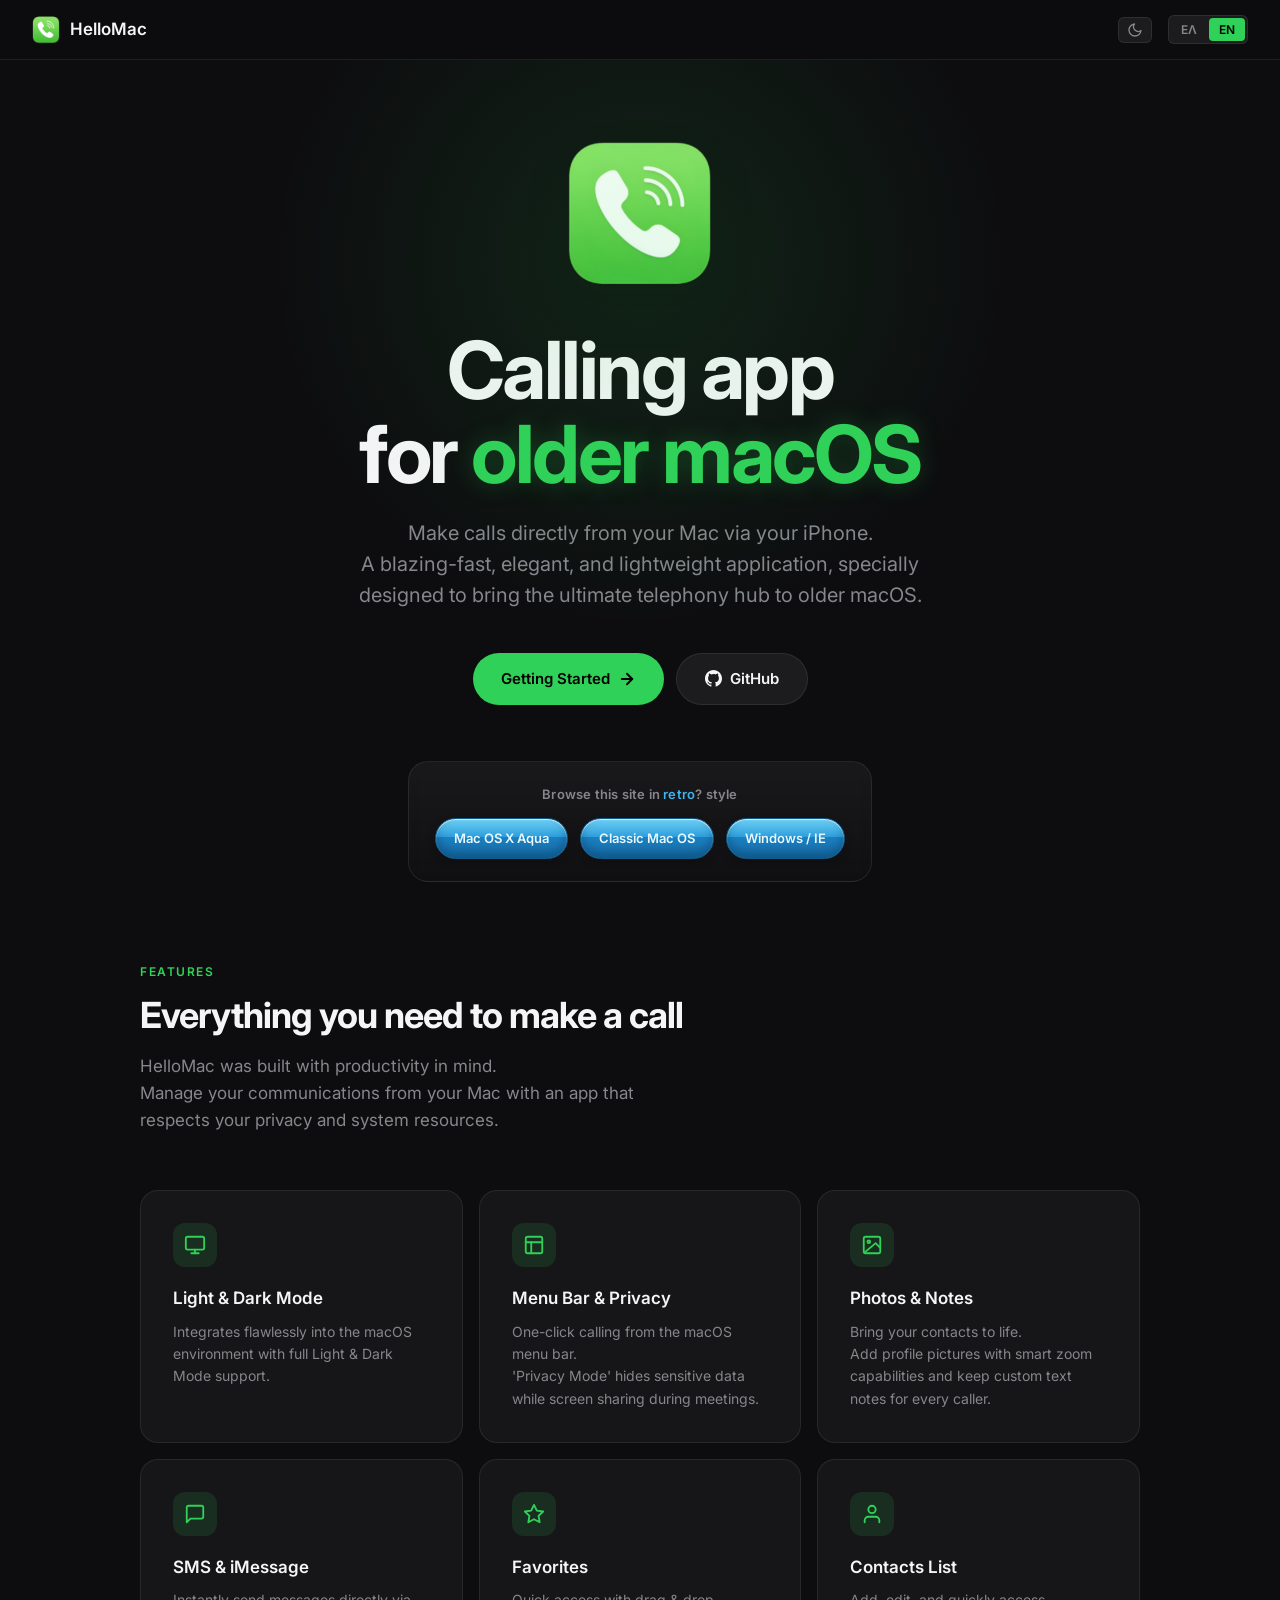
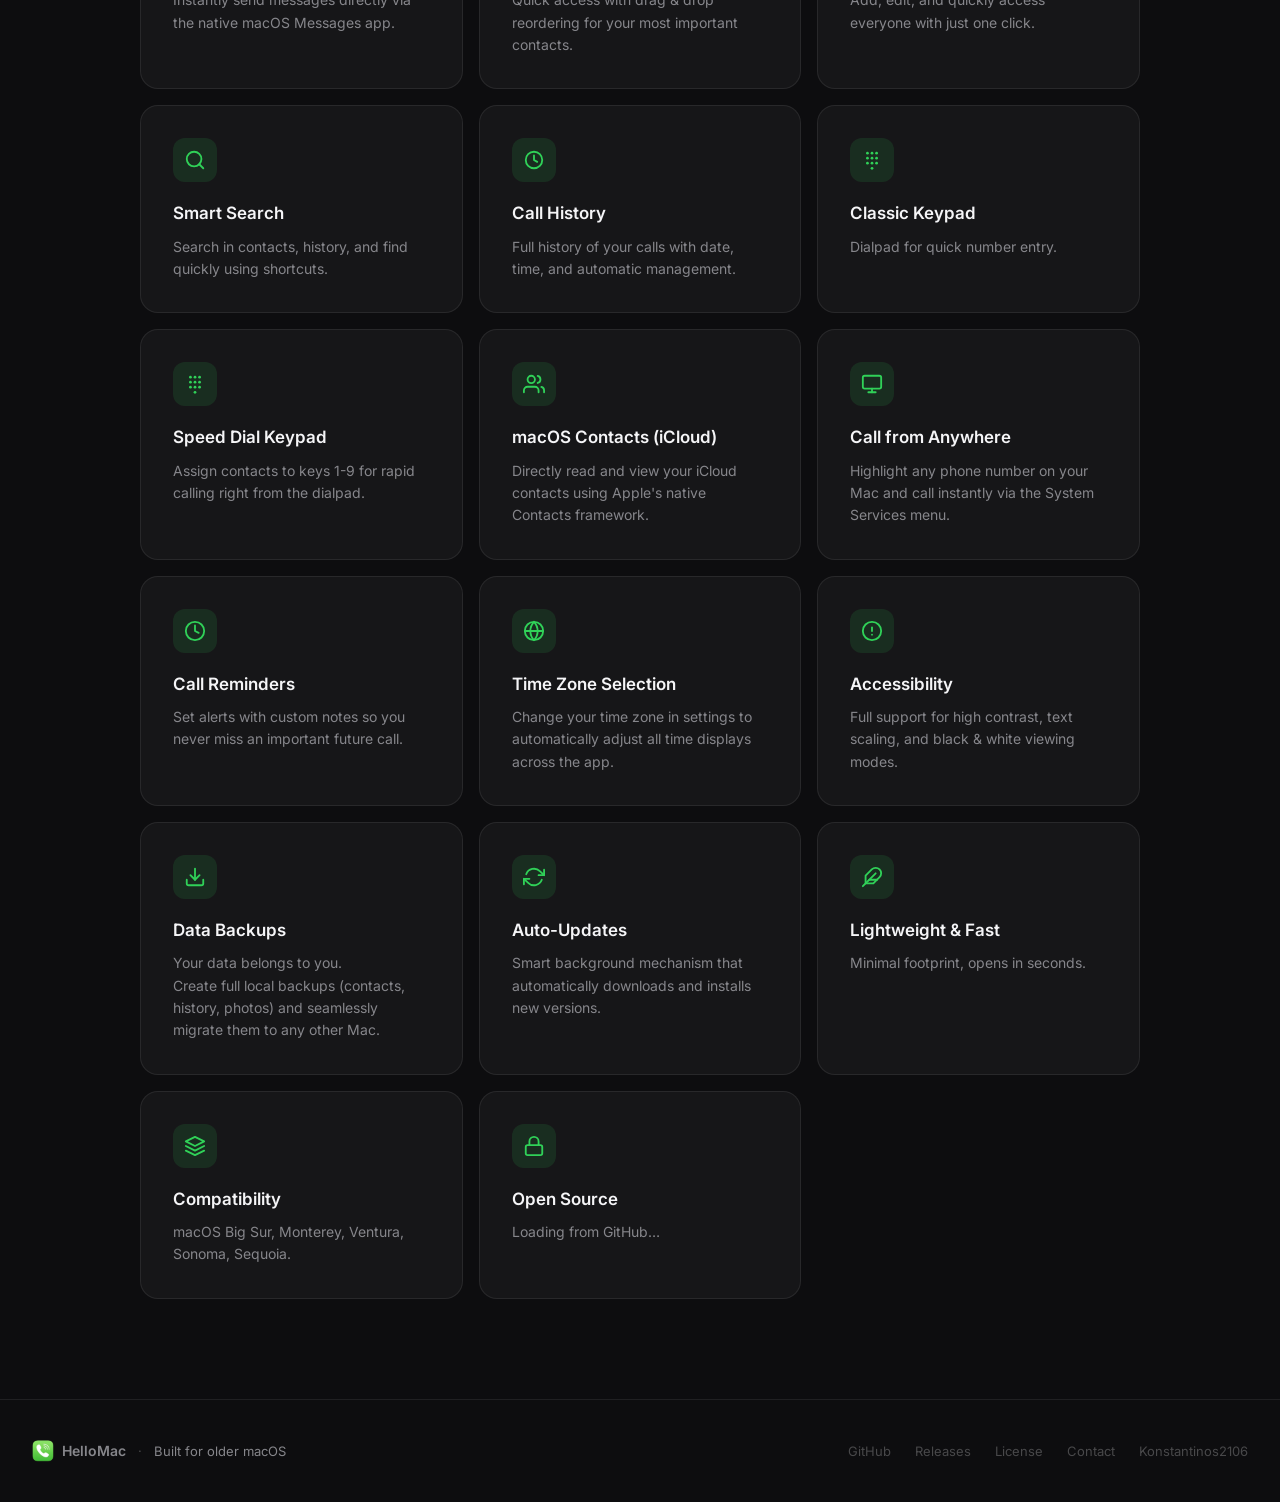
==== index.html @ 1c608552 "Web Page" ====
<!DOCTYPE html>
<html lang="en" data-theme="dark">
<head>
  <meta charset="UTF-8" />
  <meta name="viewport" content="width=device-width, initial-scale=1.0" />
  <title>HelloMac | Phone Calls Utility for older macOS</title>
  <meta name="google-site-verification" content="5xGVIA18-POsc-wx-dAljCETDs4Q5NiAKTrYUYJ91cw" />
  <meta name="description" id="meta-desc" content="HelloMac is a lightweight phone utility for legacy macOS (Big Sur, Monterey, Ventura). Make calls via iPhone Handoff seamlessly." />
  <link rel="icon" type="image/png" href="Icns_Photos/phone.png" sizes="48x48">
  <link rel="apple-touch-icon" href="Icns_Photos/phone.png">  
  <link rel="preconnect" href="https://fonts.googleapis.com">
  <link rel="preconnect" href="https://fonts.gstatic.com" crossorigin>
  <link href="https://fonts.googleapis.com/css2?family=Inter:wght@400;500;600;700&display=swap" rel="stylesheet">

  <style>
    /* VARIABLES (Dark/Light Mode) */
    :root[data-theme="dark"] {
      --bg:#0d0d0f; --surface:#161618; --surface2:#1c1c1e;
      --border:rgba(255,255,255,0.08); --green:#30d158;
      --green-dim:rgba(48,209,88,0.12); --text:#f5f5f7;
      --text-secondary:#86868b; --text-tertiary:#48484a;
      --radius:18px; --radius-sm:10px;
    }
    :root[data-theme="light"] {
      --bg:#ffffff; --surface:#f5f5f7; --surface2:#e5e5ea;
      --border:rgba(0,0,0,0.1); --green:#28cd41;
      --green-dim:rgba(40,205,65,0.15); --text:#1d1d1f;
      --text-secondary:#86868b; --text-tertiary:#86868b;
      --radius:18px; --radius-sm:10px;
    }

    *,*::before,*::after{box-sizing:border-box;margin:0;padding:0;}
    
    /* Καθολική κληρονομικότητα γραμματοσειράς για όλα τα κουμπιά */
    button, input, select, textarea { font-family: inherit; }
    
    html{scroll-behavior:smooth;}
    body{
      background:var(--bg); color:var(--text);
      /* Native for Mac first, then Inter for Windows */
      font-family:-apple-system,BlinkMacSystemFont,'SF Pro Display','Inter',sans-serif;
      font-size:16px; line-height:1.6; -webkit-font-smoothing:antialiased;
      transition: background-color 0.3s, color 0.3s;
      overflow-x: hidden;
    }

    /* LANG */
    span[data-lang],div[data-lang]{display:none;}
    body.lang-el [data-lang="el"],body.lang-en [data-lang="en"]{display:revert;}
    span[data-lang]{display:none;}
    body.lang-el span[data-lang="el"],body.lang-en span[data-lang="en"]{display:inline;}

    /* MOUSE GLOW */
    .mouse-glow {
      position: fixed;
      top: 0; left: 0;
      width: 500px; height: 500px;
      background: radial-gradient(circle, rgba(48,209,88,0.12) 0%, rgba(48,209,88,0) 60%);
      border-radius: 50%;
      pointer-events: none;
      transform: translate(-50%, -50%);
      z-index: 9999;
      opacity: 0;
      transition: opacity 0.5s;
    }

    /* NAV */
    nav{position:fixed;top:0;left:0;right:0;z-index:100;display:flex;align-items:center;padding:0 32px;height:60px;background:rgba(13,13,15,.85);backdrop-filter:blur(20px);border-bottom:1px solid var(--border);}
    :root[data-theme="light"] nav { background:rgba(255,255,255,.85); }
    
    .nav-logo{display:flex;align-items:center;gap:10px;font-size:17px;font-weight:600;text-decoration:none;color:var(--text); cursor:pointer;}
    .logo-icon{width:28px;height:28px;border-radius:7px;overflow:hidden;display:flex;align-items:center;justify-content:center;}
    .logo-icon img{width:100%;height:100%;object-fit:cover;}
    
    /* ΝΕΟ ΚΑΘΑΡΟ FALLBACK (Αντί για emoji) */
    .logo-icon-fallback{width:28px;height:28px;background:var(--green);border-radius:7px;display:flex;align-items:center;justify-content:center;color:#000;}
    .hero-big-logo .logo-icon-fallback { width: 150px; height: 150px; border-radius: 35px; box-shadow: 0 20px 40px rgba(0,0,0,0.15); }
    .hero-big-logo .logo-icon-fallback svg { width: 64px; height: 64px; }
    
    .nav-right-actions { margin-left:auto; display:flex; gap:16px; align-items:center; }
    
    .nav-stars{display:flex;align-items:center;gap:5px;background:var(--surface2);border:1px solid var(--border);border-radius:6px;padding:4px 10px;font-size:12px;color:var(--text-secondary);text-decoration:none;transition:border-color .2s;}
    .nav-stars:hover{border-color:rgba(128,128,128,.4);}

    /* TOGGLE BUTTONS IN NAV */
    .icon-btn { background:var(--surface2); border:1px solid var(--border); color:var(--text-secondary); border-radius:6px; padding:4px 8px; cursor:pointer; display:flex; align-items:center; transition:all .2s; }
    .icon-btn:hover { border-color:rgba(128,128,128,.4); color:var(--text); }
    
    #lang-switch{display:flex;gap:2px;background:var(--surface2);border:1px solid var(--border);border-radius:6px;padding:2px;}
    #lang-switch button{background:none;border:none;color:var(--text-secondary);font-size:12px;font-weight:600;padding:4px 10px;border-radius:4px;cursor:pointer;transition:all .2s;}
    #lang-switch button.active{background:var(--green);color:#000;}

    /* HERO */
    .hero{min-height:85vh;display:flex;flex-direction:column;align-items:center;justify-content:center;text-align:center;padding:120px 24px 80px;position:relative;overflow:hidden;}
    .hero::before{content:'';position:absolute;top:-200px;left:50%;transform:translateX(-50%);width:800px;height:800px;background:radial-gradient(circle,rgba(48,209,88,.12) 0%,transparent 65%);pointer-events:none;}
    
    /* BIG OCLP STYLE LOGO */
    .hero-big-logo { margin-bottom: 30px; display: flex; justify-content: center; }
    .hero-big-logo img { width: 150px; height: 150px; border-radius: 35px; object-fit: cover; box-shadow: 0 20px 40px rgba(0,0,0,0.15); transition: box-shadow 0.3s; }
    
    /* FIX FOR LIGHT MODE IMAGES */
    :root[data-theme="light"] .hero-big-logo img { border: 1px solid rgba(0,0,0,0.1); box-shadow: 0 15px 40px rgba(0,0,0,0.1); }
    :root[data-theme="light"] .banner-wrap { border: 1px solid rgba(0,0,0,0.1); box-shadow: 0 15px 40px rgba(0,0,0,0.1); }
    :root[data-theme="light"] .banner-wrap img { border: none; box-shadow: none; }

    .hero-eyebrow{display:inline-flex;align-items:center;gap:8px;background:var(--green-dim);border:1px solid rgba(48,209,88,.25);border-radius:100px;padding:6px 14px;font-size:13px;font-weight:500;color:var(--green);margin-bottom:28px;min-height:34px;}
    .hero h1{font-size:clamp(42px,8vw,80px);font-weight:700;letter-spacing:-2.5px;line-height:1.05;margin-bottom:22px;}
    .hero h1 .accent{color:var(--green); text-shadow: 0 0 25px rgba(48,209,88,0.25);}
    .hero-sub{font-size:clamp(16px,2.5vw,20px);color:var(--text-secondary);max-width:580px;margin:0 auto 42px;line-height:1.55;}
    body.lang-el .hero-sub { max-width: 690px; }
    .hero-actions{display:flex;gap:12px;flex-wrap:wrap;justify-content:center;}

    /* RETRO AQUA TEASER BOX */
    .retro-teaser{
      margin:56px auto 0; max-width:560px;
      background:linear-gradient(180deg, rgba(255,255,255,0.05) 0%, rgba(255,255,255,0.015) 100%);
      border:1px solid var(--border); border-radius:20px;
      padding:22px 26px; position:relative; overflow:hidden;
      backdrop-filter:blur(6px);
    }
    :root[data-theme="light"] .retro-teaser{
      background:linear-gradient(180deg, rgba(0,0,0,0.025) 0%, rgba(0,0,0,0.005) 100%);
    }
    .retro-teaser-head{display:flex;align-items:center;justify-content:center;gap:8px;margin-bottom:14px;}
    .retro-teaser-badge{
      width:20px;height:20px;border-radius:50%;flex-shrink:0;
      background:radial-gradient(circle at 32% 28%, #eafcff 0%, #7fd8f2 22%, #1f9fd6 55%, #0a6fa8 100%);
      box-shadow:inset 0 1px 2px rgba(255,255,255,.9), inset 0 -3px 5px rgba(0,60,100,.4), 0 1px 3px rgba(0,0,0,.25);
    }
    .retro-teaser-title{font-size:13px;font-weight:600;color:var(--text-secondary);letter-spacing:.2px;}
    .retro-teaser-title .accent-blue{color:#3ab6f0;}
    .retro-links{display:flex;gap:12px;flex-wrap:wrap;justify-content:center;}
    .retro-link{
      display:inline-flex;align-items:center;gap:7px;
      font-size:13px;font-weight:600;color:#e8f9ff;text-decoration:none;
      padding:9px 18px;border-radius:100px;white-space:nowrap;
      background:linear-gradient(180deg, #6fd0f5 0%, #2e9fdc 45%, #1c7fc0 46%, #1670ac 100%);
      border:1px solid #0f5c8c;
      box-shadow:inset 0 1px 1px rgba(255,255,255,.7), inset 0 -6px 10px rgba(0,40,70,.35), 0 3px 8px rgba(0,0,0,.18);
      transition:transform .15s ease, box-shadow .15s ease, filter .15s ease;
    }
    .retro-link:hover{ transform:translateY(-2px); filter:brightness(1.08); box-shadow:inset 0 1px 1px rgba(255,255,255,.8), inset 0 -6px 10px rgba(0,40,70,.35), 0 6px 14px rgba(0,0,0,.25); }
    .retro-link:active{ transform:translateY(0px); filter:brightness(.97); }
    .retro-link svg{width:14px;height:14px;flex-shrink:0;}
    @media(max-width:480px){ .retro-teaser{padding:18px 16px;} .retro-links{gap:8px;} .retro-link{padding:8px 14px;font-size:12.5px;} }

    .btn-primary{display:inline-flex;align-items:center;gap:8px;background:var(--green);color:#000;font-weight:600;font-size:15px;padding:13px 28px;border-radius:100px;text-decoration:none;transition:all .2s;cursor:pointer;border:none;}
    .btn-primary:hover{background:#34e05a;transform:translateY(-1px);box-shadow:0 8px 30px rgba(48,209,88,.3);}
    .btn-primary svg { width: 18px; height: 18px; }

    .btn-secondary{display:inline-flex;align-items:center;gap:8px;background:var(--surface2);color:var(--text);font-weight:600;font-size:15px;padding:13px 28px;border-radius:100px;text-decoration:none;border:1px solid var(--border);transition:all .2s;cursor:pointer;}
    .btn-secondary:hover{background:var(--surface);border-color:rgba(128,128,128,.4);}

    .spinner{width:14px;height:14px;border:2px solid var(--border);border-top-color:var(--green);border-radius:50%;animation:spin .8s linear infinite;display:inline-block;}
    @keyframes spin{to{transform:rotate(360deg);}}

    /* SECTIONS */
    section{padding:100px 24px;}
    .container{max-width:1000px;margin:0 auto;}
    .section-label{font-size:12px;font-weight:600;letter-spacing:1.5px;text-transform:uppercase;color:var(--green);margin-bottom:14px;}
    .section-title{font-size:clamp(28px,4vw,36px);font-weight:700;letter-spacing:-1px;line-height:1.15;margin-bottom:16px;}
    .section-sub{font-size:17px;color:var(--text-secondary);max-width:520px;line-height:1.6; margin-bottom: 30px;}

    /* FEATURES GRID */
    .features-grid{display:grid;grid-template-columns:repeat(auto-fit,minmax(280px,1fr));gap:16px;margin-top:56px;}
    .feature-card{background:var(--surface);border:1px solid var(--border);border-radius:var(--radius);padding:32px;transition:all 0.3s cubic-bezier(0.25, 0.8, 0.25, 1);}
    .feature-card:hover{border-color:rgba(48,209,88,.4);transform:translateY(-6px);box-shadow:0 12px 30px rgba(0,0,0,.2), 0 0 25px rgba(48,209,88,.08);}
    :root[data-theme="light"] .feature-card:hover { box-shadow:0 12px 30px rgba(0,0,0,.08), 0 0 25px rgba(48,209,88,.15); }
    .feature-icon{width:44px;height:44px;background:var(--green-dim);border-radius:12px;display:flex;align-items:center;justify-content:center;font-size:20px;margin-bottom:18px;transition: transform 0.3s ease;}
    .feature-card:hover .feature-icon{transform: scale(1.1);}
    .feature-card h3{font-size:17px;font-weight:600;margin-bottom:8px;}
    .feature-card p{font-size:14px;color:var(--text-secondary);line-height:1.6;}

    body.is-docs-view {
      height: 100vh;
      overflow: hidden; /* Prevent body from scrolling */
      display: flex;
      flex-direction: column;
    }
    body.is-docs-view nav {
      position: relative; /* Integrates into flex layout */
      flex-shrink: 0;
    }
    body.is-docs-view footer {
      flex-shrink: 0;
      position: relative;
      z-index: 10;
    }
    body.is-docs-view #page-docs {
      display: flex !important;
      flex: 1; /* Takes remaining height between nav and footer */
      min-height: 0; /* Needed for nested scrollbars in flexbox */
      padding-top: 0;
    }

    .docs-layout { display: none; }
    
    .docs-sidebar { 
      width: 280px; border-right: 1px solid var(--border); padding: 40px 24px; 
      overflow-y: auto; flex-shrink: 0; background: var(--bg);
    }
    
    .docs-sidebar-group { margin-bottom: 24px; }
    .docs-sidebar-group h4 { font-size: 14px; color: var(--text-tertiary); margin-bottom: 12px; font-weight: 700; text-transform: uppercase; letter-spacing: 0.5px; }
    .docs-sidebar-group ul { list-style: none; display: flex; flex-direction: column; gap: 4px; }
    .docs-sidebar-group a { 
      color: var(--text-secondary); text-decoration: none; font-size: 15px; font-weight: 500;
      display: block; padding: 8px 12px; border-radius: 8px; margin-left: -12px; transition: all 0.2s;
    }
    .docs-sidebar-group a:hover { background: var(--surface2); color: var(--text); }
    .docs-sidebar-group a.active { background: var(--green-dim); color: var(--green); font-weight: 600; }
    
    .docs-content { 
      flex: 1; 
      overflow-y: auto; 
      scroll-behavior: smooth;
    }
    .docs-content-inner {
      padding: 40px 60px; 
      max-width: 950px;
      margin: 0 auto; /* Centered content inside the scrollable pane */
    }
    .doc-section { display: none; animation: fadeIn 0.3s ease; }
    .doc-section.active { display: block; }
    
    @keyframes fadeIn { from { opacity: 0; transform: translateY(5px); } to { opacity: 1; transform: translateY(0); } }

    .banner-wrap{width:100%;max-width:900px;margin:30px 0;border-radius:var(--radius);overflow:hidden;border:1px solid var(--border);box-shadow:0 20px 50px rgba(0,0,0,.3);}
    .banner-wrap img{width:100%;display:block;object-fit:cover;}

    /* SCREENSHOTS GRID: 3 COLUMNS */
    .screenshots-grid{display:grid;grid-template-columns:repeat(3, 1fr);gap:20px;margin-top:40px;align-items:start;}
    .screenshot-card{border-radius:var(--radius);overflow:hidden;border:1px solid var(--border);background:var(--surface2);transition: transform 0.3s ease, box-shadow 0.3s ease;}
    .screenshot-card:hover{transform: translateY(-5px); box-shadow: 0 15px 35px rgba(0,0,0,0.25);}
    .screenshot-card img{width:100%;display:block;object-fit:cover;}
    .screenshot-card.span-2{grid-column:span 2;}

    .steps{margin-top:20px;display:flex;flex-direction:column;}
    .step{display:flex;gap:28px;align-items:flex-start;padding:32px 0;border-bottom:1px solid var(--border);}
    .step:last-child{border-bottom:none;}
    .step-num{flex-shrink:0;width:36px;height:36px;border-radius:50%;background:var(--green-dim);border:1px solid rgba(48,209,88,.3);color:var(--green);font-size:14px;font-weight:700;display:flex;align-items:center;justify-content:center;}
    .step-content h3{font-size:17px;font-weight:600;margin-bottom:6px;}
    .step-content p{font-size:14px;color:var(--text-secondary);line-height:1.65;}
    .step-content code{background:var(--surface2);border:1px solid var(--border);border-radius:5px;padding:1px 6px;font-family:'SF Mono',monospace;font-size:13px;color:var(--green);}
    .step-content a.step-link{color:var(--green); text-decoration:none; font-weight:500;}
    .step-content a.step-link:hover{text-decoration:underline;}

    .release-box{background:var(--surface);border:1px solid var(--border);border-radius:var(--radius);padding:28px 32px;margin-top:20px;display:none;}
    .release-box-header{display:flex;align-items:center;gap:12px;margin-bottom:16px;}
    .release-tag{background:var(--green-dim);border:1px solid rgba(48,209,88,.3);color:var(--green);font-size:12px;font-weight:700;padding:3px 10px;border-radius:100px;}
    .release-date{font-size:13px;color:var(--text-tertiary);}
    .release-body{font-size:14px;color:var(--text-secondary);line-height:1.7;white-space:normal;} 

    .notice{background:rgba(48,209,88,.07);border:1px solid rgba(48,209,88,.2);border-radius:var(--radius-sm);padding:18px 22px;font-size:14px;color:var(--text-secondary);margin-top:40px;line-height:1.65;}
    .notice strong{color:var(--text);}

    .download-card{max-width:100%;margin:40px 0 0;background:var(--surface);border:1px solid var(--border);border-radius:24px;padding:56px 48px;position:relative;overflow:hidden;}
    .download-card::before{content:'';position:absolute;inset:0;background:radial-gradient(circle at 50% 0%,rgba(48,209,88,.08) 0%,transparent 60%);pointer-events:none;}
    .download-card h2{font-size:28px;font-weight:700;letter-spacing:-.5px;margin-bottom:12px;}
    .download-card>p{color:var(--text-secondary);font-size:15px;margin-bottom:32px;}
    .req-list{margin-top:24px;display:flex;flex-direction:column;gap:6px;text-align:left;}
    .req-item{display:flex;align-items:center;gap:8px;font-size:13px;color:var(--text-secondary);}
    .req-item::before{content:'✓';color:var(--green);font-weight:700;}

    .scroll-top-btn {
      position: fixed; bottom: 30px; right: 30px; z-index: 9000; width: 46px; height: 46px;
      background: var(--green); color: black; border: none; border-radius: 50%;
      font-size: 20px; cursor: pointer; box-shadow: 0 4px 12px rgba(0,0,0,0.25); display: flex; align-items: center; justify-content: center;
      opacity: 0; visibility: hidden; transform: translateY(15px); transition: all 0.3s ease;
    }
    .scroll-top-btn.show { opacity: 1; visibility: visible; transform: translateY(0); }
    .scroll-top-btn:hover { background: #34e05a; transform: translateY(-3px); box-shadow: 0 6px 16px rgba(48,209,88,0.4); }
    
    .scroll-top-btn.above-footer { bottom: 120px; }

    @media(min-width: 769px) {
      body.is-docs-view .scroll-top-btn { bottom: 120px; }
    }

    footer{border-top:1px solid var(--border);padding:40px 32px;display:flex;align-items:center;justify-content:space-between;flex-wrap:wrap;gap:20px; background:var(--bg); position: relative; z-index: 10;}
    .footer-left{display:flex;align-items:center;gap:12px;font-size:13px;color:var(--text-secondary);}
    .footer-links{display:flex;gap:24px;flex-wrap:wrap;}
    .footer-links a{font-size:13px;color:var(--text-tertiary);text-decoration:none;transition:color .2s;}
    .footer-links a:hover{color:var(--text-secondary);}

    @media(max-width:768px){
      nav{padding:0 18px;}
      body.is-docs-view { display: block; overflow: auto; height: auto; }
      body.is-docs-view nav { position: fixed; }
      body.is-docs-view #page-docs { display: flex; flex-direction: column; margin-top: 60px; }
      .docs-sidebar { width: 100%; height: auto; border-right: none; border-bottom: 1px solid var(--border); padding: 20px; }
      .docs-content { overflow: visible; padding: 20px; }
      .docs-content-inner { padding: 0; }
      .screenshots-grid{grid-template-columns:1fr;} /* Στα κινητά γίνεται 1 στήλη */
      .screenshot-card{height:auto;}
      .screenshot-card img{height:auto;}
      footer{flex-direction:column;text-align:center;}
      .scroll-top-btn { display: none !important; }
    }
  </style>
</head>
<body class="lang-en">

<div class="mouse-glow" id="mouse-glow"></div>

<nav>
  <a class="nav-logo" onclick="showHome()">
    <div class="logo-icon" id="nav-logo-wrap">
      <div class="logo-icon-fallback">
        <svg xmlns="http://www.w3.org/2000/svg" width="16" height="16" viewBox="0 0 24 24" fill="none" stroke="currentColor" stroke-width="2" stroke-linecap="round" stroke-linejoin="round"><path d="M22 16.92v3a2 2 0 0 1-2.18 2 19.79 19.79 0 0 1-8.63-3.07 19.5 19.5 0 0 1-6-6 19.79 19.79 0 0 1-3.07-8.67A2 2 0 0 1 4.11 2h3a2 2 0 0 1 2 1.72 12.84 12.84 0 0 0 .7 2.81 2 2 0 0 1-.45 2.11L8.09 9.91a16 16 0 0 0 6 6l1.27-1.27a2 2 0 0 1 2.11-.45 12.84 12.84 0 0 0 2.81.7A2 2 0 0 1 22 16.92z"></path></svg>
      </div>
    </div>
    HelloMac
  </a>
  
  <div class="nav-right-actions">
    <button class="icon-btn" id="theme-toggle" title="Toggle Theme">
      <svg id="icon-sun" xmlns="http://www.w3.org/2000/svg" width="16" height="16" viewBox="0 0 24 24" fill="none" stroke="currentColor" stroke-width="2" stroke-linecap="round" stroke-linejoin="round" style="display:none;"><circle cx="12" cy="12" r="5"></circle><line x1="12" y1="1" x2="12" y2="3"></line><line x1="12" y1="21" x2="12" y2="23"></line><line x1="4.22" y1="4.22" x2="5.64" y2="5.64"></line><line x1="18.36" y1="18.36" x2="19.78" y2="19.78"></line><line x1="1" y1="12" x2="3" y2="12"></line><line x1="21" y1="12" x2="23" y2="12"></line><line x1="4.22" y1="19.78" x2="5.64" y2="18.36"></line><line x1="18.36" y1="5.64" x2="19.78" y2="4.22"></line></svg>
      <svg id="icon-moon" xmlns="http://www.w3.org/2000/svg" width="16" height="16" viewBox="0 0 24 24" fill="none" stroke="currentColor" stroke-width="2" stroke-linecap="round" stroke-linejoin="round"><path d="M21 12.79A9 9 0 1 1 11.21 3 7 7 0 0 0 21 12.79z"></path></svg>
    </button>
    
    <div id="lang-switch">
      <button class="active" onclick="setLang('el')">ΕΛ</button>
      <button onclick="setLang('en')">EN</button>
    </div>

    <a class="nav-stars" id="nav-downloads" href="https://github.com/Konstantinos2106/HelloMac/releases" target="_blank" style="display: none;">
      <svg xmlns="http://www.w3.org/2000/svg" width="12" height="12" viewBox="0 0 24 24" fill="none" stroke="currentColor" stroke-width="2" stroke-linecap="round" stroke-linejoin="round" style="margin-right:2px;">
        <path d="M21 15v4a2 2 0 0 1-2 2H5a2 2 0 0 1-2-2v-4"></path>
        <polyline points="7 10 12 15 17 10"></polyline>
        <line x1="12" y1="15" x2="12" y2="3"></line>
      </svg>
      <span id="downloads-count"></span>
    </a>
  </div>
</nav>

<div id="page-home" style="padding-top: 60px;">
  <section class="hero" style="padding-top: 80px;">
    <div class="hero-big-logo">
      <div id="main-logo-wrap">
        <div class="logo-icon-fallback">
          <svg xmlns="http://www.w3.org/2000/svg" viewBox="0 0 24 24" fill="none" stroke="currentColor" stroke-width="2" stroke-linecap="round" stroke-linejoin="round"><path d="M22 16.92v3a2 2 0 0 1-2.18 2 19.79 19.79 0 0 1-8.63-3.07 19.5 19.5 0 0 1-6-6 19.79 19.79 0 0 1-3.07-8.67A2 2 0 0 1 4.11 2h3a2 2 0 0 1 2 1.72 12.84 12.84 0 0 0 .7 2.81 2 2 0 0 1-.45 2.11L8.09 9.91a16 16 0 0 0 6 6l1.27-1.27a2 2 0 0 1 2.11-.45 12.84 12.84 0 0 0 2.81.7A2 2 0 0 1 22 16.92z"></path></svg>
        </div>
      </div>
    </div>

    <div class="hero-eyebrow" id="hero-badge" style="display: none;"><span class="spinner"></span></div>
    <h1>
      <span data-lang="el">Εφαρμογή κλήσεων<br>για <span class="accent">παλαιότερα macOS</span></span>
      <span data-lang="en">Calling app<br>for <span class="accent">older macOS</span></span>
    </h1>
    <p class="hero-sub" id="hero-desc">
      <span data-lang="el">Πραγματοποιήστε κλήσεις απευθείας από το Mac σας μέσω του iPhone.<br>Μια ταχύτατη, κομψή και ελαφριά εφαρμογή, ειδικά σχεδιασμένη για να προσφέρει το απόλυτο τηλεφωνικό κέντρο σε παλαιότερα macOS.</span>
      <span data-lang="en">Make calls directly from your Mac via your iPhone.<br>A blazing-fast, elegant, and lightweight application, specially designed to bring the ultimate telephony hub to older macOS.</span>
    </p>
    <div class="hero-actions">
      <button class="btn-primary" onclick="showDocs()">
        <span data-lang="el">Ξεκινήστε</span><span data-lang="en">Getting Started</span>
        <svg xmlns="http://www.w3.org/2000/svg" viewBox="0 0 24 24" fill="none" stroke="currentColor" stroke-width="2.5" stroke-linecap="round" stroke-linejoin="round"><line x1="5" y1="12" x2="19" y2="12"></line><polyline points="12 5 19 12 12 19"></polyline></svg>
      </button>
      <a class="btn-secondary" href="https://github.com/Konstantinos2106/HelloMac" target="_blank">
        <svg xmlns="http://www.w3.org/2000/svg" width="17" height="17" viewBox="0 0 24 24" fill="currentColor" style="flex-shrink:0;vertical-align:middle"><path d="M12 0C5.374 0 0 5.373 0 12c0 5.302 3.438 9.8 8.207 11.387.599.111.793-.261.793-.577v-2.234c-3.338.726-4.033-1.416-4.033-1.416-.546-1.387-1.333-1.756-1.333-1.756-1.089-.745.083-.729.083-.729 1.205.084 1.839 1.237 1.839 1.237 1.07 1.834 2.807 1.304 3.492.997.107-.775.418-1.305.762-1.604-2.665-.305-5.467-1.334-5.467-5.931 0-1.311.469-2.381 1.236-3.221-.124-.303-.535-1.524.117-3.176 0 0 1.008-.322 3.301 1.23A11.509 11.509 0 0 1 12 5.803c1.02.005 2.047.138 3.006.404 2.291-1.552 3.297-1.23 3.297-1.23.653 1.653.242 2.874.118 3.176.77.84 1.235 1.911 1.235 3.221 0 4.609-2.807 5.624-5.479 5.921.43.372.823 1.102.823 2.222v3.293c0 .319.192.694.801.576C20.566 21.797 24 17.3 24 12c0-6.627-5.373-12-12-12z"/></svg>
        <span data-lang="el">GitHub</span><span data-lang="en">GitHub</span>
      </a>
    </div>

    <div class="retro-teaser">
      <div class="retro-teaser-head">
        <span class="retro-teaser-title">
          <span data-lang="el">Δείτε τη σελίδα σε <span class="accent-blue">ρετρό</span>; στυλ</span>
          <span data-lang="en">Browse this site in <span class="accent-blue">retro</span>? style</span>
        </span>
      </div>
      <div class="retro-links">
        <a class="retro-link" href="RetroPages/retro_Aqua.html">
          Mac OS X Aqua
        </a>
        <a class="retro-link" href="RetroPages/retro_ClassicMac.html">
          Classic Mac OS
        </a>
        <a class="retro-link" href="RetroPages/retro_IE.html">
          Windows / IE
        </a>
      </div>
    </div>
  </section>

  <section id="features" style="padding-top: 0;">
    <div class="container">
      <div class="section-label"><span data-lang="el">Χαρακτηριστικά</span><span data-lang="en">Features</span></div>
      <h2 class="section-title">
        <span data-lang="el">Όλα όσα χρειάζεσαι για μια κλήση</span>
        <span data-lang="en">Everything you need to make a call</span>
      </h2>
      <p class="section-sub">
        <span data-lang="el">Το HelloMac δημιουργήθηκε με γνώμονα την παραγωγικότητα.<br>Διαχειριστείτε από το Mac σας τις επικοινωνίες σας με μια εφαρμογή που σέβεται την ιδιωτικότητά σας και τους πόρους του συστήματός σας.</span>
        <span data-lang="en">HelloMac was built with productivity in mind.<br>Manage your communications from your Mac with an app that respects your privacy and system resources.</span>
      </p>
      
      <div class="features-grid">
        <div class="feature-card">
          <div class="feature-icon" style="font-size:0">
            <svg xmlns="http://www.w3.org/2000/svg" width="22" height="22" viewBox="0 0 24 24" fill="none" stroke="var(--green)" stroke-width="2" stroke-linecap="round" stroke-linejoin="round"><rect x="2" y="3" width="20" height="14" rx="2" ry="2"/><line x1="8" y1="21" x2="16" y2="21"/><line x1="12" y1="17" x2="12" y2="21"/></svg>
          </div>
          <h3><span data-lang="el">Ανοιχτόχρωμη & Σκουρόχρωμη Λειτουργία</span><span data-lang="en">Light & Dark Mode</span></h3>
            <p><span data-lang="el">Ενσωματώνεται άψογα στο περιβάλλον του macOS με πλήρη υποστήριξη ανοιχτόχρωμης & σκουρόχρωμης λειτουργίας.</span><span data-lang="en">Integrates flawlessly into the macOS environment with full Light & Dark Mode support.</span></p>
        </div>
        
        <div class="feature-card">
          <div class="feature-icon" style="font-size:0">
            <svg xmlns="http://www.w3.org/2000/svg" width="22" height="22" viewBox="0 0 24 24" fill="none" stroke="var(--green)" stroke-width="2" stroke-linecap="round" stroke-linejoin="round"><rect x="3" y="3" width="18" height="18" rx="2"/><path d="M3 9h18"/><path d="M9 21V9"/></svg>
          </div>
          <h3><span data-lang="el">Menu Bar & Απόρρητο</span><span data-lang="en">Menu Bar & Privacy</span></h3>
          <p><span data-lang="el"> Κλήσεις με ένα κλικ από την πάνω μπάρα εργασιών του macOS.<br>Η "Λειτουργία Απορρήτου" κρύβει ευαίσθητα δεδομένα κατά την κοινή χρήση οθόνης σε meetings. </span><span data-lang="en">One-click calling from the macOS menu bar.<br>'Privacy Mode' hides sensitive data while screen sharing during meetings.</span></p>
        </div>
        
        <div class="feature-card">
          <div class="feature-icon" style="font-size:0">
            <svg xmlns="http://www.w3.org/2000/svg" width="22" height="22" viewBox="0 0 24 24" fill="none" stroke="var(--green)" stroke-width="2" stroke-linecap="round" stroke-linejoin="round"><rect x="3" y="3" width="18" height="18" rx="2"/><circle cx="8.5" cy="8.5" r="1.5"/><path d="M20.4 14.5L16 10 4 20"/></svg>
          </div>
          <h3><span data-lang="el">Φωτογραφίες & Σημειώσεις</span><span data-lang="en">Photos & Notes</span></h3>
          <p><span data-lang="el">Δώστε ζωή στις επαφές σας.<br>Προσθέστε εικόνες με δυνατότητα έξυπνου ζουμ και κρατήστε προσωπικές σημειώσεις για την κάθε σας κλήση.</span><span data-lang="en">Bring your contacts to life.<br>Add profile pictures with smart zoom capabilities and keep custom text notes for every caller.</span></p>
        </div>

        <div class="feature-card">
          <div class="feature-icon" style="font-size:0">
            <svg xmlns="http://www.w3.org/2000/svg" width="22" height="22" viewBox="0 0 24 24" fill="none" stroke="var(--green)" stroke-width="2" stroke-linecap="round" stroke-linejoin="round"><path d="M21 15a2 2 0 0 1-2 2H7l-4 4V5a2 2 0 0 1 2-2h14a2 2 0 0 1 2 2z"/></svg>
          </div>
          <h3><span data-lang="el">SMS & iMessage</span><span data-lang="en">SMS & iMessage</span></h3>
          <p><span data-lang="el">Άμεση αποστολή μηνυμάτων μέσω της εγγενούς εφαρμογής του macOS.</span><span data-lang="en">Instantly send messages directly via the native macOS Messages app.</span></p>
        </div>

        <div class="feature-card">
          <div class="feature-icon" style="font-size:0">
            <svg xmlns="http://www.w3.org/2000/svg" width="22" height="22" viewBox="0 0 24 24" fill="none" stroke="var(--green)" stroke-width="2" stroke-linecap="round" stroke-linejoin="round"><polygon points="12 2 15.09 8.26 22 9.27 17 14.14 18.18 21.02 12 17.77 5.82 21.02 7 14.14 2 9.27 8.91 8.26 12 2"/></svg>
          </div>
          <h3><span data-lang="el">Αγαπημένα</span><span data-lang="en">Favorites</span></h3>
          <p><span data-lang="el">Άμεση πρόσβαση με drag & drop στις πιο σημαντικές επαφές σας.</span><span data-lang="en">Quick access with drag & drop reordering for your most important contacts.</span></p>
        </div>

        <div class="feature-card">
          <div class="feature-icon" style="font-size:0">
            <svg xmlns="http://www.w3.org/2000/svg" width="22" height="22" viewBox="0 0 24 24" fill="none" stroke="var(--green)" stroke-width="2" stroke-linecap="round" stroke-linejoin="round"><path d="M20 21v-2a4 4 0 0 0-4-4H8a4 4 0 0 0-4 4v2"/><circle cx="12" cy="7" r="4"/></svg>
          </div>
          <h3><span data-lang="el">Λίστα Επαφών</span><span data-lang="en">Contacts List</span></h3>
          <p><span data-lang="el">Προσθήκη, επεξεργασία και γρήγορη πρόσβαση με ένα κλικ.</span><span data-lang="en">Add, edit, and quickly access everyone with just one click.</span></p>
        </div>
        
        <div class="feature-card">
          <div class="feature-icon" style="font-size:0">
            <svg xmlns="http://www.w3.org/2000/svg" width="22" height="22" viewBox="0 0 24 24" fill="none" stroke="var(--green)" stroke-width="2" stroke-linecap="round" stroke-linejoin="round"><circle cx="11" cy="11" r="8"></circle><line x1="21" y1="21" x2="16.65" y2="16.65"></line></svg>
          </div>
          <h3><span data-lang="el">Έξυπνη Αναζήτηση</span><span data-lang="en">Smart Search</span></h3>
          <p><span data-lang="el">Αναζήτηση στις επαφές, στο ιστορικό και γρήγορη εύρεση με συντομεύσεις.</span><span data-lang="en">Search in contacts, history, and find quickly using shortcuts.</span></p>
        </div>

        <div class="feature-card">
          <div class="feature-icon" style="font-size:0">
            <svg xmlns="http://www.w3.org/2000/svg" width="22" height="22" viewBox="0 0 24 24" fill="none" stroke="var(--green)" stroke-width="2" stroke-linecap="round" stroke-linejoin="round"><circle cx="12" cy="12" r="9"/><polyline points="12 7 12 12 15.5 14"/></svg>
          </div>
          <h3><span data-lang="el">Ιστορικό Κλήσεων</span><span data-lang="en">Call History</span></h3>
          <p><span data-lang="el">Πλήρες ιστορικό των κλήσεών σας με ημερομηνία και αυτόματη διαχείριση.</span><span data-lang="en">Full history of your calls with date, time, and automatic management.</span></p>
        </div>

        <div class="feature-card">
          <div class="feature-icon" style="font-size:0">
            <svg xmlns="http://www.w3.org/2000/svg" width="22" height="22" viewBox="0 0 24 24"><circle cx="7" cy="4.5" r="1.5" fill="var(--green)"/><circle cx="12" cy="4.5" r="1.5" fill="var(--green)"/><circle cx="17" cy="4.5" r="1.5" fill="var(--green)"/><circle cx="7" cy="10" r="1.5" fill="var(--green)"/><circle cx="12" cy="10" r="1.5" fill="var(--green)"/><circle cx="17" cy="10" r="1.5" fill="var(--green)"/><circle cx="7" cy="15.5" r="1.5" fill="var(--green)"/><circle cx="12" cy="15.5" r="1.5" fill="var(--green)"/><circle cx="17" cy="15.5" r="1.5" fill="var(--green)"/><circle cx="12" cy="21" r="1.5" fill="var(--green)"/></svg>
          </div>
          <h3><span data-lang="el">Κλασικό Πληκτρολόγιο</span><span data-lang="en">Classic Keypad</span></h3>
          <p><span data-lang="el">Καντράν για γρήγορη πληκτρολόγηση αριθμών.</span><span data-lang="en">Dialpad for quick number entry.</span></p>
        </div>

        <div class="feature-card">
          <div class="feature-icon" style="font-size:0">
            <svg xmlns="http://www.w3.org/2000/svg" width="22" height="22" viewBox="0 0 24 24"><circle cx="7" cy="4.5" r="1.5" fill="var(--green)"/><circle cx="12" cy="4.5" r="1.5" fill="var(--green)"/><circle cx="17" cy="4.5" r="1.5" fill="var(--green)"/><circle cx="7" cy="10" r="1.5" fill="var(--green)"/><circle cx="12" cy="10" r="1.5" fill="var(--green)"/><circle cx="17" cy="10" r="1.5" fill="var(--green)"/><circle cx="7" cy="15.5" r="1.5" fill="var(--green)"/><circle cx="12" cy="15.5" r="1.5" fill="var(--green)"/><circle cx="17" cy="15.5" r="1.5" fill="var(--green)"/><circle cx="12" cy="21" r="1.5" fill="var(--green)"/></svg>
          </div>
          <h3><span data-lang="el">Ταχεία Κλήση</span><span data-lang="en">Speed Dial Keypad</span></h3>
          <p><span data-lang="el">Αναθέστε επαφές στα πλήκτρα 1-9 για γρήγορη κλήση κατευθείαν από το καντράν.</span><span data-lang="en">Assign contacts to keys 1-9 for rapid calling right from the dialpad.</span></p>
        </div>

        <div class="feature-card">
            <div class="feature-icon" style="font-size:0">
                <svg xmlns="http://www.w3.org/2000/svg" width="22" height="22" viewBox="0 0 24 24" fill="none" stroke="var(--green)" stroke-width="2" stroke-linecap="round" stroke-linejoin="round"><path d="M17 21v-2a4 4 0 0 0-4-4H5a4 4 0 0 0-4 4v2"></path><circle cx="9" cy="7" r="4"></circle><path d="M23 21v-2a4 4 0 0 0-3-3.87"></path><path d="M16 3.13a4 4 0 0 1 0 7.75"></path></svg>
            </div>
            <h3><span data-lang="el">Επαφές macOS (iCloud)</span><span data-lang="en">macOS Contacts (iCloud)</span></h3>
            <p><span data-lang="el">Άμεση ανάγνωση και προβολή των επαφών σας από το iCloud μέσω του native Contacts framework της Apple.</span><span data-lang="en">Directly read and view your iCloud contacts using Apple's native Contacts framework.</span></p>
        </div>

    <div class="feature-card">
        <div class="feature-icon" style="font-size:0">
            <svg xmlns="http://www.w3.org/2000/svg" width="22" height="22" viewBox="0 0 24 24" fill="none" stroke="var(--green)" stroke-width="2" stroke-linecap="round" stroke-linejoin="round"><rect x="2" y="3" width="20" height="14" rx="2" ry="2"></rect><line x1="8" y1="21" x2="16" y2="21"></line><line x1="12" y1="17" x2="12" y2="21"></line></svg>
        </div>
        <h3><span data-lang="el">Κλήση από Παντού</span><span data-lang="en">Call from Anywhere</span></h3>
        <p><span data-lang="el">Μαρκάρετε οποιονδήποτε αριθμό στο Mac και καλέστε τον άμεσα μέσω του μενού Υπηρεσιών (System Service).</span><span data-lang="en">Highlight any phone number on your Mac and call instantly via the System Services menu.</span></p>
    </div>

    <div class="feature-card">
        <div class="feature-icon" style="font-size:0">
            <svg xmlns="http://www.w3.org/2000/svg" width="22" height="22" viewBox="0 0 24 24" fill="none" stroke="var(--green)" stroke-width="2" stroke-linecap="round" stroke-linejoin="round"><circle cx="12" cy="12" r="10"></circle><polyline points="12 6 12 12 16 14"></polyline></svg>
        </div>
        <h3><span data-lang="el">Υπενθυμίσεις Κλήσεων</span><span data-lang="en">Call Reminders</span></h3>
        <p><span data-lang="el">Ορίστε ειδοποιήσεις με προσαρμοσμένα μηνύματα για να μην ξεχάσετε ποτέ μια σημαντική μελλοντική κλήση.</span><span data-lang="en">Set alerts with custom notes so you never miss an important future call.</span></p>
    </div>

    <div class="feature-card">
        <div class="feature-icon" style="font-size:0">
            <svg xmlns="http://www.w3.org/2000/svg" width="22" height="22" viewBox="0 0 24 24" fill="none" stroke="var(--green)" stroke-width="2" stroke-linecap="round" stroke-linejoin="round"><circle cx="12" cy="12" r="10"></circle><path d="M12 2a14.5 14.5 0 0 0 0 20 14.5 14.5 0 0 0 0-20"></path><path d="M2 12h20"></path></svg>
        </div>
        <h3><span data-lang="el">Επιλογή Ζώνης Ώρας</span><span data-lang="en">Time Zone Selection</span></h3>
        <p><span data-lang="el">Αλλάξτε τη ζώνη ώρας στις ρυθμίσεις για να προσαρμόζονται αυτόματα όλες οι ενδείξεις χρόνου στην εφαρμογή.</span><span data-lang="en">Change your time zone in settings to automatically adjust all time displays across the app.</span></p>
    </div>

    <div class="feature-card">
        <div class="feature-icon" style="font-size:0">
            <svg xmlns="http://www.w3.org/2000/svg" width="22" height="22" viewBox="0 0 24 24" fill="none" stroke="var(--green)" stroke-width="2" stroke-linecap="round" stroke-linejoin="round"><circle cx="12" cy="12" r="10"></circle><line x1="12" y1="8" x2="12" y2="12"></line><line x1="12" y1="16" x2="12.01" y2="16"></line></svg>
        </div>
        <h3><span data-lang="el">Προσβασιμότητα</span><span data-lang="en">Accessibility</span></h3>
        <p><span data-lang="el">Πλήρης υποστήριξη για υψηλή αντίθεση, μεγέθυνση κειμένου και ασπρόμαυρη προβολή.</span><span data-lang="en">Full support for high contrast, text scaling, and black & white viewing modes.</span></p>
    </div>
    
        <div class="feature-card">
          <div class="feature-icon" style="font-size:0">
            <svg xmlns="http://www.w3.org/2000/svg" width="22" height="22" viewBox="0 0 24 24" fill="none" stroke="var(--green)" stroke-width="2" stroke-linecap="round" stroke-linejoin="round"><path d="M21 15v4a2 2 0 0 1-2 2H5a2 2 0 0 1-2-2v-4"/><polyline points="7 10 12 15 17 10"/><line x1="12" y1="15" x2="12" y2="3"/></svg>
          </div>
          <h3><span data-lang="el">Αντίγραφα Ασφαλείας</span><span data-lang="en">Data Backups</span></h3>
          <p><span data-lang="el">Τα δεδομένα σας ανήκουν σε εσάς.<br>Δημιουργήστε πλήρη τοπικά αντίγραφα ασφαλείας (επαφές, ιστορικό, φωτογραφίες) και μεταφέρετέ τα εύκολα σε άλλο Mac.</span><span data-lang="en">Your data belongs to you.<br>Create full local backups (contacts, history, photos) and seamlessly migrate them to any other Mac.</span></p>
        </div>

        <div class="feature-card">
          <div class="feature-icon" style="font-size:0">
            <svg xmlns="http://www.w3.org/2000/svg" width="22" height="22" viewBox="0 0 24 24" fill="none" stroke="var(--green)" stroke-width="2" stroke-linecap="round" stroke-linejoin="round">
  <polyline points="23 4 23 10 17 10"></polyline>
  <polyline points="1 20 1 14 7 14"></polyline>
  <path d="M3.51 9a9 9 0 0 1 14.85-3.36L23 10M1 14l4.64 4.36A9 9 0 0 0 20.49 15"></path>
</svg>g>
          </div>
          <h3><span data-lang="el">Αυτόματες Ενημερώσεις</span><span data-lang="en">Auto-Updates</span></h3>
          <p><span data-lang="el">Έξυπνος μηχανισμός στο παρασκήνιο που εγκαθιστά τις νέες εκδόσεις.</span><span data-lang="en">Smart background mechanism that automatically downloads and installs new versions.</span></p>
        </div>

        <div class="feature-card">
          <div class="feature-icon" style="font-size:0">
            <svg xmlns="http://www.w3.org/2000/svg" width="22" height="22" viewBox="0 0 24 24" fill="none" stroke="var(--green)" stroke-width="2" stroke-linecap="round" stroke-linejoin="round"><path d="M20.24 12.24a6 6 0 0 0-8.49-8.49L5 10.5V19h8.5z"/><line x1="16" y1="8" x2="2" y2="22"/><line x1="17.5" y1="15" x2="9" y2="15"/></svg>
          </div>
          <h3><span data-lang="el">Ελαφρύ & Γρήγορο</span><span data-lang="en">Lightweight & Fast</span></h3>
          <p><span data-lang="el">Minimal αποτύπωμα, ανοίγει σε δευτερόλεπτα.</span><span data-lang="en">Minimal footprint, opens in seconds.</span></p>
        </div>
        
        <div class="feature-card">
          <div class="feature-icon" style="font-size:0">
            <svg xmlns="http://www.w3.org/2000/svg" width="22" height="22" viewBox="0 0 24 24" fill="none" stroke="var(--green)" stroke-width="2" stroke-linecap="round" stroke-linejoin="round"><polygon points="12 2 2 7 12 12 22 7 12 2"/><polyline points="2 17 12 22 22 17"/><polyline points="2 12 12 17 22 12"/></svg>
          </div>
          <h3><span data-lang="el">Συμβατότητα</span><span data-lang="en">Compatibility</span></h3>
          <p>macOS Big Sur, Monterey, Ventura, Sonoma, Sequoia.</p>
        </div>

        <div class="feature-card license-card">
          <div class="feature-icon" style="font-size:0">
            <svg xmlns="http://www.w3.org/2000/svg" width="22" height="22" viewBox="0 0 24 24" fill="none" stroke="var(--green)" stroke-width="2" stroke-linecap="round" stroke-linejoin="round"><rect x="3" y="11" width="18" height="11" rx="2" ry="2"/><path d="M7 11V7a5 5 0 0 1 10 0v4"/></svg>
          </div>
          <h3 class="license-card-title"><span class="spinner"></span></h3>
          <p class="license-card-body"><span data-lang="el">Φόρτωση από GitHub…</span><span data-lang="en">Loading from GitHub…</span></p>
        </div>
      </div>
    </div>
  </section>
</div>

<div id="page-docs" class="docs-layout">
  <aside class="docs-sidebar">
    <div class="docs-sidebar-group">
      <h4><span data-lang="el">Εξερεύνηση</span><span data-lang="en">Explore</span></h4>
      <ul>
        <li><a href="#" class="sidebar-link active" onclick="switchDoc('doc-intro', this, event)"><span data-lang="el">Εισαγωγή</span><span data-lang="en">Introduction</span></a></li>
        <li><a href="#" class="sidebar-link" onclick="switchDoc('doc-features', this, event)"><span data-lang="el">Χαρακτηριστικά</span><span data-lang="en">Features</span></a></li>
        <li id="sidebar-screenshots-item"><a href="#" class="sidebar-link" onclick="switchDoc('doc-screenshots', this, event)"><span data-lang="el">Στιγμιότυπα</span><span data-lang="en">Screenshots</span></a></li>
      </ul>
    </div>
    <div class="docs-sidebar-group">
      <h4><span data-lang="el">Οδηγίες</span><span data-lang="en">Guides</span></h4>
      <ul>
        <li><a href="#" class="sidebar-link" onclick="switchDoc('doc-install', this, event)"><span data-lang="el">Εγκατάσταση</span><span data-lang="en">Installation</span></a></li>
        <li id="sidebar-release-item"><a href="#" class="sidebar-link" onclick="switchDoc('doc-release', this, event)"><span data-lang="el">Σημειώσεις Έκδοσης</span><span data-lang="en">Release Notes</span></a></li>
      </ul>
    </div>
  </aside>

  <div class="docs-content" id="docsScrollArea">
    <div class="docs-content-inner">
      <div id="doc-intro" class="doc-section active">
        <div class="section-label"><span data-lang="el">Καλώς Ήρθατε</span><span data-lang="en">Welcome</span></div>
        <h2 class="section-title">
          <span data-lang="el">Τι είναι το HelloMac;</span>
          <span data-lang="en">What is HelloMac?</span>
        </h2>
        <p class="section-sub">
          <span data-lang="el">Το HelloMac είναι μια προηγμένη εφαρμογή τηλεφώνου για το Mac σας. Σχεδιάστηκε για να καλύψει την έλλειψη μιας αυτόνομης εφαρμογής κλήσεων στο macOS, προσφέροντας ένα καθαρό, αποκλειστικό περιβάλλον.<br><br>Χρησιμοποιώντας την τεχνολογία Handoff του iPhone σας, το HelloMac γεφυρώνει τη συσκευή σας με τον υπολογιστή, επιτρέποντάς σας να διαχειρίζεστε τις κλήσεις σας.</span>
          <span data-lang="en">HelloMac is an advanced phone app for your Mac. It was designed to fill the gap of a missing standalone calling app on macOS, offering a clean, dedicated environment<br><br>Leveraging your iPhone's Handoff technology, HelloMac bridges your device with your computer, allowing you to manage your calls.</span>
        </p>

        <div class="banner-wrap">
          <img id="docs-banner" src="" alt="HelloMac Banner" style="display:none" />
        </div>

        <div class="download-card">
          <h2><span data-lang="el">Ξεκινήστε να χρησιμοποιείτε το HelloMac σήμερα</span><span data-lang="en">Start using HelloMac today</span></h2>
          <p><span data-lang="el">Δωρεάν, ανοιχτού κώδικα, απόλυτα ασφαλές και φιλικό προς το σύστημά σας.</span><span data-lang="en">Free, open-source, completely secure, and system-friendly.</span></p>
          <a class="btn-primary" id="download-btn-main" href="https://github.com/Konstantinos2106/HelloMac/releases">
            <svg xmlns="http://www.w3.org/2000/svg" viewBox="0 0 24 24" fill="none" stroke="currentColor" stroke-width="2.5" stroke-linecap="round" stroke-linejoin="round"><line x1="12" y1="5" x2="12" y2="19"></line><polyline points="19 12 12 19 5 12"></polyline></svg>
            <span data-lang="el">Κατεβάστε το HelloMac</span><span data-lang="en">Download HelloMac</span>
          </a>
          <div class="req-list" style="margin-top: 32px; justify-content: center;">
            <div class="req-item"><span data-lang="el">iPhone και Mac στο ίδιο Apple ID</span><span data-lang="en">iPhone and Mac on the same Apple ID</span></div>
            <div class="req-item"><span data-lang="el">Ίδιο Wi-Fi δίκτυο</span><span data-lang="en">Same Wi-Fi network</span></div>
            <div class="req-item"><span data-lang="el">Συμβατό με macOS Big Sur, Monterey, Ventura, Sonoma, Sequoia</span><span data-lang="en">Compatible with macOS Big Sur, Monterey, Ventura, Sonoma, Sequoia</span></div>
            <div class="req-item"><span data-lang="el">Ενεργοποιημένο iPhone Handoff</span><span data-lang="en">iPhone Handoff Enabled</span></div>
          </div>
        </div>
      </div>

      <div id="doc-features" class="doc-section">
        <div class="section-label"><span data-lang="el">Λειτουργίες</span><span data-lang="en">Capabilities</span></div>
        <h2 class="section-title">
          <span data-lang="el">Χαρακτηριστικά της Εφαρμογής</span>
          <span data-lang="en">Application Features</span>
        </h2>
        <div class="features-grid">
         <div class="features-grid">
        <div class="feature-card">
          <div class="feature-icon" style="font-size:0">
            <svg xmlns="http://www.w3.org/2000/svg" width="22" height="22" viewBox="0 0 24 24" fill="none" stroke="var(--green)" stroke-width="2" stroke-linecap="round" stroke-linejoin="round"><rect x="2" y="3" width="20" height="14" rx="2" ry="2"/><line x1="8" y1="21" x2="16" y2="21"/><line x1="12" y1="17" x2="12" y2="21"/></svg>
          </div>
          <h3><span data-lang="el">Ανοιχτόχρωμη & Σκουρόχρωμη Λειτουργία</span><span data-lang="en">Light & Dark Mode</span></h3>
            <p><span data-lang="el">Ενσωματώνεται άψογα στο περιβάλλον του macOS με πλήρη υποστήριξη ανοιχτόχρωμης & σκουρόχρωμης λειτουργίας.</span><span data-lang="en">Integrates flawlessly into the macOS environment with full Light & Dark Mode support.</span></p>
        </div>
        
        <div class="feature-card">
          <div class="feature-icon" style="font-size:0">
            <svg xmlns="http://www.w3.org/2000/svg" width="22" height="22" viewBox="0 0 24 24" fill="none" stroke="var(--green)" stroke-width="2" stroke-linecap="round" stroke-linejoin="round"><rect x="3" y="3" width="18" height="18" rx="2"/><path d="M3 9h18"/><path d="M9 21V9"/></svg>
          </div>
          <h3><span data-lang="el">Menu Bar & Απόρρητο</span><span data-lang="en">Menu Bar & Privacy</span></h3>
          <p><span data-lang="el"> Κλήσεις με ένα κλικ από την πάνω μπάρα εργασιών του macOS.<br>Η "Λειτουργία Απορρήτου" κρύβει ευαίσθητα δεδομένα κατά την κοινή χρήση οθόνης σε meetings. </span><span data-lang="en">One-click calling from the macOS menu bar.<br>'Privacy Mode' hides sensitive data while screen sharing during meetings.</span></p>
        </div>
        
        <div class="feature-card">
          <div class="feature-icon" style="font-size:0">
            <svg xmlns="http://www.w3.org/2000/svg" width="22" height="22" viewBox="0 0 24 24" fill="none" stroke="var(--green)" stroke-width="2" stroke-linecap="round" stroke-linejoin="round"><rect x="3" y="3" width="18" height="18" rx="2"/><circle cx="8.5" cy="8.5" r="1.5"/><path d="M20.4 14.5L16 10 4 20"/></svg>
          </div>
          <h3><span data-lang="el">Φωτογραφίες & Σημειώσεις</span><span data-lang="en">Photos & Notes</span></h3>
          <p><span data-lang="el">Δώστε ζωή στις επαφές σας.<br>Προσθέστε εικόνες με δυνατότητα έξυπνου ζουμ και κρατήστε προσωπικές σημειώσεις για την κάθε σας κλήση.</span><span data-lang="en">Bring your contacts to life.<br>Add profile pictures with smart zoom capabilities and keep custom text notes for every caller.</span></p>
        </div>

        <div class="feature-card">
          <div class="feature-icon" style="font-size:0">
            <svg xmlns="http://www.w3.org/2000/svg" width="22" height="22" viewBox="0 0 24 24" fill="none" stroke="var(--green)" stroke-width="2" stroke-linecap="round" stroke-linejoin="round"><path d="M21 15a2 2 0 0 1-2 2H7l-4 4V5a2 2 0 0 1 2-2h14a2 2 0 0 1 2 2z"/></svg>
          </div>
          <h3><span data-lang="el">SMS & iMessage</span><span data-lang="en">SMS & iMessage</span></h3>
          <p><span data-lang="el">Άμεση αποστολή μηνυμάτων μέσω της εγγενούς εφαρμογής του macOS.</span><span data-lang="en">Instantly send messages directly via the native macOS Messages app.</span></p>
        </div>

        <div class="feature-card">
          <div class="feature-icon" style="font-size:0">
            <svg xmlns="http://www.w3.org/2000/svg" width="22" height="22" viewBox="0 0 24 24" fill="none" stroke="var(--green)" stroke-width="2" stroke-linecap="round" stroke-linejoin="round"><polygon points="12 2 15.09 8.26 22 9.27 17 14.14 18.18 21.02 12 17.77 5.82 21.02 7 14.14 2 9.27 8.91 8.26 12 2"/></svg>
          </div>
          <h3><span data-lang="el">Αγαπημένα</span><span data-lang="en">Favorites</span></h3>
          <p><span data-lang="el">Άμεση πρόσβαση με drag & drop στις πιο σημαντικές επαφές σας.</span><span data-lang="en">Quick access with drag & drop reordering for your most important contacts.</span></p>
        </div>

        <div class="feature-card">
          <div class="feature-icon" style="font-size:0">
            <svg xmlns="http://www.w3.org/2000/svg" width="22" height="22" viewBox="0 0 24 24" fill="none" stroke="var(--green)" stroke-width="2" stroke-linecap="round" stroke-linejoin="round"><path d="M20 21v-2a4 4 0 0 0-4-4H8a4 4 0 0 0-4 4v2"/><circle cx="12" cy="7" r="4"/></svg>
          </div>
          <h3><span data-lang="el">Λίστα Επαφών</span><span data-lang="en">Contacts List</span></h3>
          <p><span data-lang="el">Προσθήκη, επεξεργασία και γρήγορη πρόσβαση με ένα κλικ.</span><span data-lang="en">Add, edit, and quickly access everyone with just one click.</span></p>
        </div>
        
        <div class="feature-card">
          <div class="feature-icon" style="font-size:0">
            <svg xmlns="http://www.w3.org/2000/svg" width="22" height="22" viewBox="0 0 24 24" fill="none" stroke="var(--green)" stroke-width="2" stroke-linecap="round" stroke-linejoin="round"><circle cx="11" cy="11" r="8"></circle><line x1="21" y1="21" x2="16.65" y2="16.65"></line></svg>
          </div>
          <h3><span data-lang="el">Έξυπνη Αναζήτηση</span><span data-lang="en">Smart Search</span></h3>
          <p><span data-lang="el">Αναζήτηση στις επαφές, στο ιστορικό και γρήγορη εύρεση με συντομεύσεις.</span><span data-lang="en">Search in contacts, history, and find quickly using shortcuts.</span></p>
        </div>

        <div class="feature-card">
          <div class="feature-icon" style="font-size:0">
            <svg xmlns="http://www.w3.org/2000/svg" width="22" height="22" viewBox="0 0 24 24" fill="none" stroke="var(--green)" stroke-width="2" stroke-linecap="round" stroke-linejoin="round"><circle cx="12" cy="12" r="9"/><polyline points="12 7 12 12 15.5 14"/></svg>
          </div>
          <h3><span data-lang="el">Ιστορικό Κλήσεων</span><span data-lang="en">Call History</span></h3>
          <p><span data-lang="el">Πλήρες ιστορικό των κλήσεών σας με ημερομηνία και αυτόματη διαχείριση.</span><span data-lang="en">Full history of your calls with date, time, and automatic management.</span></p>
        </div>

        <div class="feature-card">
          <div class="feature-icon" style="font-size:0">
            <svg xmlns="http://www.w3.org/2000/svg" width="22" height="22" viewBox="0 0 24 24"><circle cx="7" cy="4.5" r="1.5" fill="var(--green)"/><circle cx="12" cy="4.5" r="1.5" fill="var(--green)"/><circle cx="17" cy="4.5" r="1.5" fill="var(--green)"/><circle cx="7" cy="10" r="1.5" fill="var(--green)"/><circle cx="12" cy="10" r="1.5" fill="var(--green)"/><circle cx="17" cy="10" r="1.5" fill="var(--green)"/><circle cx="7" cy="15.5" r="1.5" fill="var(--green)"/><circle cx="12" cy="15.5" r="1.5" fill="var(--green)"/><circle cx="17" cy="15.5" r="1.5" fill="var(--green)"/><circle cx="12" cy="21" r="1.5" fill="var(--green)"/></svg>
          </div>
          <h3><span data-lang="el">Κλασικό Πληκτρολόγιο</span><span data-lang="en">Classic Keypad</span></h3>
          <p><span data-lang="el">Καντράν για γρήγορη πληκτρολόγηση αριθμών.</span><span data-lang="en">Dialpad for quick number entry.</span></p>
        </div>

        <div class="feature-card">
          <div class="feature-icon" style="font-size:0">
            <svg xmlns="http://www.w3.org/2000/svg" width="22" height="22" viewBox="0 0 24 24"><circle cx="7" cy="4.5" r="1.5" fill="var(--green)"/><circle cx="12" cy="4.5" r="1.5" fill="var(--green)"/><circle cx="17" cy="4.5" r="1.5" fill="var(--green)"/><circle cx="7" cy="10" r="1.5" fill="var(--green)"/><circle cx="12" cy="10" r="1.5" fill="var(--green)"/><circle cx="17" cy="10" r="1.5" fill="var(--green)"/><circle cx="7" cy="15.5" r="1.5" fill="var(--green)"/><circle cx="12" cy="15.5" r="1.5" fill="var(--green)"/><circle cx="17" cy="15.5" r="1.5" fill="var(--green)"/><circle cx="12" cy="21" r="1.5" fill="var(--green)"/></svg>
          </div>
          <h3><span data-lang="el">Ταχεία Κλήση</span><span data-lang="en">Speed Dial Keypad</span></h3>
          <p><span data-lang="el">Αναθέστε επαφές στα πλήκτρα 1-9 για γρήγορη κλήση κατευθείαν από το καντράν.</span><span data-lang="en">Assign contacts to keys 1-9 for rapid calling right from the dialpad.</span></p>
        </div>

        <div class="feature-card">
            <div class="feature-icon" style="font-size:0">
                <svg xmlns="http://www.w3.org/2000/svg" width="22" height="22" viewBox="0 0 24 24" fill="none" stroke="var(--green)" stroke-width="2" stroke-linecap="round" stroke-linejoin="round"><path d="M17 21v-2a4 4 0 0 0-4-4H5a4 4 0 0 0-4 4v2"></path><circle cx="9" cy="7" r="4"></circle><path d="M23 21v-2a4 4 0 0 0-3-3.87"></path><path d="M16 3.13a4 4 0 0 1 0 7.75"></path></svg>
            </div>
            <h3><span data-lang="el">Επαφές macOS (iCloud)</span><span data-lang="en">macOS Contacts (iCloud)</span></h3>
            <p><span data-lang="el">Άμεση ανάγνωση και προβολή των επαφών σας από το iCloud μέσω του native Contacts framework της Apple.</span><span data-lang="en">Directly read and view your iCloud contacts using Apple's native Contacts framework.</span></p>
        </div>

    <div class="feature-card">
        <div class="feature-icon" style="font-size:0">
            <svg xmlns="http://www.w3.org/2000/svg" width="22" height="22" viewBox="0 0 24 24" fill="none" stroke="var(--green)" stroke-width="2" stroke-linecap="round" stroke-linejoin="round"><rect x="2" y="3" width="20" height="14" rx="2" ry="2"></rect><line x1="8" y1="21" x2="16" y2="21"></line><line x1="12" y1="17" x2="12" y2="21"></line></svg>
        </div>
        <h3><span data-lang="el">Κλήση από Παντού</span><span data-lang="en">Call from Anywhere</span></h3>
        <p><span data-lang="el">Μαρκάρετε οποιονδήποτε αριθμό στο Mac και καλέστε τον άμεσα μέσω του μενού Υπηρεσιών (System Service).</span><span data-lang="en">Highlight any phone number on your Mac and call instantly via the System Services menu.</span></p>
    </div>

    <div class="feature-card">
        <div class="feature-icon" style="font-size:0">
            <svg xmlns="http://www.w3.org/2000/svg" width="22" height="22" viewBox="0 0 24 24" fill="none" stroke="var(--green)" stroke-width="2" stroke-linecap="round" stroke-linejoin="round"><circle cx="12" cy="12" r="10"></circle><polyline points="12 6 12 12 16 14"></polyline></svg>
        </div>
        <h3><span data-lang="el">Υπενθυμίσεις Κλήσεων</span><span data-lang="en">Call Reminders</span></h3>
        <p><span data-lang="el">Ορίστε ειδοποιήσεις με προσαρμοσμένα μηνύματα για να μην ξεχάσετε ποτέ μια σημαντική μελλοντική κλήση.</span><span data-lang="en">Set alerts with custom notes so you never miss an important future call.</span></p>
    </div>

    <div class="feature-card">
        <div class="feature-icon" style="font-size:0">
            <svg xmlns="http://www.w3.org/2000/svg" width="22" height="22" viewBox="0 0 24 24" fill="none" stroke="var(--green)" stroke-width="2" stroke-linecap="round" stroke-linejoin="round"><circle cx="12" cy="12" r="10"></circle><path d="M12 2a14.5 14.5 0 0 0 0 20 14.5 14.5 0 0 0 0-20"></path><path d="M2 12h20"></path></svg>
        </div>
        <h3><span data-lang="el">Επιλογή Ζώνης Ώρας</span><span data-lang="en">Time Zone Selection</span></h3>
        <p><span data-lang="el">Αλλάξτε τη ζώνη ώρας στις ρυθμίσεις για να προσαρμόζονται αυτόματα όλες οι ενδείξεις χρόνου στην εφαρμογή.</span><span data-lang="en">Change your time zone in settings to automatically adjust all time displays across the app.</span></p>
    </div>

    <div class="feature-card">
        <div class="feature-icon" style="font-size:0">
            <svg xmlns="http://www.w3.org/2000/svg" width="22" height="22" viewBox="0 0 24 24" fill="none" stroke="var(--green)" stroke-width="2" stroke-linecap="round" stroke-linejoin="round"><circle cx="12" cy="12" r="10"></circle><line x1="12" y1="8" x2="12" y2="12"></line><line x1="12" y1="16" x2="12.01" y2="16"></line></svg>
        </div>
        <h3><span data-lang="el">Προσβασιμότητα</span><span data-lang="en">Accessibility</span></h3>
        <p><span data-lang="el">Πλήρης υποστήριξη για υψηλή αντίθεση, μεγέθυνση κειμένου και ασπρόμαυρη προβολή.</span><span data-lang="en">Full support for high contrast, text scaling, and black & white viewing modes.</span></p>
    </div>
    
        <div class="feature-card">
          <div class="feature-icon" style="font-size:0">
            <svg xmlns="http://www.w3.org/2000/svg" width="22" height="22" viewBox="0 0 24 24" fill="none" stroke="var(--green)" stroke-width="2" stroke-linecap="round" stroke-linejoin="round"><path d="M21 15v4a2 2 0 0 1-2 2H5a2 2 0 0 1-2-2v-4"/><polyline points="7 10 12 15 17 10"/><line x1="12" y1="15" x2="12" y2="3"/></svg>
          </div>
          <h3><span data-lang="el">Αντίγραφα Ασφαλείας</span><span data-lang="en">Data Backups</span></h3>
          <p><span data-lang="el">Τα δεδομένα σας ανήκουν σε εσάς.<br>Δημιουργήστε πλήρη τοπικά αντίγραφα ασφαλείας (επαφές, ιστορικό, φωτογραφίες) και μεταφέρετέ τα εύκολα σε άλλο Mac.</span><span data-lang="en">Your data belongs to you.<br>Create full local backups (contacts, history, photos) and seamlessly migrate them to any other Mac.</span></p>
        </div>

        <div class="feature-card">
          <div class="feature-icon" style="font-size:0">
            <svg xmlns="http://www.w3.org/2000/svg" width="22" height="22" viewBox="0 0 24 24" fill="none" stroke="var(--green)" stroke-width="2" stroke-linecap="round" stroke-linejoin="round">
  <polyline points="23 4 23 10 17 10"></polyline>
  <polyline points="1 20 1 14 7 14"></polyline>
  <path d="M3.51 9a9 9 0 0 1 14.85-3.36L23 10M1 14l4.64 4.36A9 9 0 0 0 20.49 15"></path>
</svg>g>
          </div>
          <h3><span data-lang="el">Αυτόματες Ενημερώσεις</span><span data-lang="en">Auto-Updates</span></h3>
          <p><span data-lang="el">Έξυπνος μηχανισμός στο παρασκήνιο που εγκαθιστά τις νέες εκδόσεις.</span><span data-lang="en">Smart background mechanism that automatically downloads and installs new versions.</span></p>
        </div>

        <div class="feature-card">
          <div class="feature-icon" style="font-size:0">
            <svg xmlns="http://www.w3.org/2000/svg" width="22" height="22" viewBox="0 0 24 24" fill="none" stroke="var(--green)" stroke-width="2" stroke-linecap="round" stroke-linejoin="round"><path d="M20.24 12.24a6 6 0 0 0-8.49-8.49L5 10.5V19h8.5z"/><line x1="16" y1="8" x2="2" y2="22"/><line x1="17.5" y1="15" x2="9" y2="15"/></svg>
          </div>
          <h3><span data-lang="el">Ελαφρύ & Γρήγορο</span><span data-lang="en">Lightweight & Fast</span></h3>
          <p><span data-lang="el">Minimal αποτύπωμα, ανοίγει σε δευτερόλεπτα.</span><span data-lang="en">Minimal footprint, opens in seconds.</span></p>
        </div>
        
        <div class="feature-card">
          <div class="feature-icon" style="font-size:0">
            <svg xmlns="http://www.w3.org/2000/svg" width="22" height="22" viewBox="0 0 24 24" fill="none" stroke="var(--green)" stroke-width="2" stroke-linecap="round" stroke-linejoin="round"><polygon points="12 2 2 7 12 12 22 7 12 2"/><polyline points="2 17 12 22 22 17"/><polyline points="2 12 12 17 22 12"/></svg>
          </div>
          <h3><span data-lang="el">Συμβατότητα</span><span data-lang="en">Compatibility</span></h3>
          <p>macOS Big Sur, Monterey, Ventura, Sonoma, Sequoia.</p>
        </div>

        <div class="feature-card license-card">
          <div class="feature-icon" style="font-size:0">
            <svg xmlns="http://www.w3.org/2000/svg" width="22" height="22" viewBox="0 0 24 24" fill="none" stroke="var(--green)" stroke-width="2" stroke-linecap="round" stroke-linejoin="round"><rect x="3" y="11" width="18" height="11" rx="2" ry="2"/><path d="M7 11V7a5 5 0 0 1 10 0v4"/></svg>
          </div>
          <h3 class="license-card-title"><span class="spinner"></span></h3>
          <p class="license-card-body"><span data-lang="el">Φόρτωση από GitHub…</span><span data-lang="en">Loading from GitHub…</span></p>
        </div>
      </div>
        </div>
      </div>
      
      <div id="doc-screenshots" class="doc-section">
        <div class="section-label"><span data-lang="el">Διεπαφή</span><span data-lang="en">Interface</span></div>
        <h2 class="section-title">
          <span data-lang="el">Στιγμιότυπα Εφαρμογής</span>
          <span data-lang="en">Application Screenshots</span>
        </h2>
        <!-- Το νέο πλέγμα 3 στηλών με τις σταθερές εικόνες -->
        <div class="screenshots-grid" id="screenshots-grid">
          <!-- 1: Αγαπημένα -->
          <div class="screenshot-card" data-lang="el"><img class="theme-shot" data-base="https://raw.githubusercontent.com/Konstantinos2106/HelloMac/main/Icns_Photos/HelloMac1el" alt="Αγαπημένα" loading="lazy"></div>
          <div class="screenshot-card" data-lang="en"><img class="theme-shot" data-base="https://raw.githubusercontent.com/Konstantinos2106/HelloMac/main/Icns_Photos/HelloMac1en" alt="Favorites" loading="lazy"></div>
          
          <!-- 2: Ιστορικό -->
          <div class="screenshot-card" data-lang="el"><img class="theme-shot" data-base="https://raw.githubusercontent.com/Konstantinos2106/HelloMac/main/Icns_Photos/HelloMac2el" alt="Ιστορικό" loading="lazy"></div>
          <div class="screenshot-card" data-lang="en"><img class="theme-shot" data-base="https://raw.githubusercontent.com/Konstantinos2106/HelloMac/main/Icns_Photos/HelloMac2en" alt="History" loading="lazy"></div>
          
          <!-- 3: Επαφές -->
          <div class="screenshot-card" data-lang="el"><img class="theme-shot" data-base="https://raw.githubusercontent.com/Konstantinos2106/HelloMac/main/Icns_Photos/HelloMac3el" alt="Επαφές" loading="lazy"></div>
          <div class="screenshot-card" data-lang="en"><img class="theme-shot" data-base="https://raw.githubusercontent.com/Konstantinos2106/HelloMac/main/Icns_Photos/HelloMac3en" alt="Contacts" loading="lazy"></div>
          
          <!-- 4: Πλήκτρα -->
          <div class="screenshot-card" data-lang="el"><img class="theme-shot" data-base="https://raw.githubusercontent.com/Konstantinos2106/HelloMac/main/Icns_Photos/HelloMac4el" alt="Πληκτρολόγιο" loading="lazy"></div>
          <div class="screenshot-card" data-lang="en"><img class="theme-shot" data-base="https://raw.githubusercontent.com/Konstantinos2106/HelloMac/main/Icns_Photos/HelloMac4en" alt="Keypad" loading="lazy"></div>
          
          <!-- 5: Λεπτομέρειες Επαφής -->
          <div class="screenshot-card span-2" data-lang="el"><img class="theme-shot" data-base="https://raw.githubusercontent.com/Konstantinos2106/HelloMac/main/Icns_Photos/HelloMac5el" alt="Λεπτομέρειες Επαφής" loading="lazy"></div>
          <div class="screenshot-card span-2" data-lang="en"><img class="theme-shot" data-base="https://raw.githubusercontent.com/Konstantinos2106/HelloMac/main/Icns_Photos/HelloMac5en" alt="Contact Details" loading="lazy"></div>
        </div>
      </div>

      <div id="doc-install" class="doc-section">
        <div class="section-label"><span data-lang="el">Οδηγός</span><span data-lang="en">Guide</span></div>
        <h2 class="section-title">
          <span data-lang="el">Πώς λειτουργεί & Εγκατάσταση</span>
          <span data-lang="en">How it works & Installation</span>
        </h2>
        <div class="steps">
          <div class="step">
            <div class="step-num">1</div>
            <div class="step-content">
              <h3><span data-lang="el">Κατεβάστε το HelloMac</span><span data-lang="en">Download HelloMac</span></h3>
              <p style="margin-bottom: 12px;">
                <span data-lang="el">Κατεβάστε την τελευταία έκδοση (.dmg):</span>
                <span data-lang="en">Download the latest version (.dmg):</span>
              </p>
              <a class="btn-primary" id="download-btn-step" href="https://github.com/Konstantinos2106/HelloMac/releases" style="padding: 10px 24px; font-size: 14px; margin-bottom: 12px; display: inline-flex;">
                <svg xmlns="http://www.w3.org/2000/svg" viewBox="0 0 24 24" fill="none" stroke="currentColor" stroke-width="2.5" stroke-linecap="round" stroke-linejoin="round"><line x1="12" y1="5" x2="12" y2="19"></line><polyline points="19 12 12 19 5 12"></polyline></svg>
                <span data-lang="el">Κατεβάστε το HelloMac</span><span data-lang="en">Download HelloMac</span>
              </a>
              <p>
                <span data-lang="el">ή από τα <a href="https://github.com/Konstantinos2106/HelloMac/releases" target="_blank" class="step-link">Releases</a>.</span>
                <span data-lang="en">or from <a href="https://github.com/Konstantinos2106/HelloMac/releases" target="_blank" class="step-link">Releases</a>.</span>
              </p>
            </div>
          </div>
          <div class="step">
            <div class="step-num">2</div>
            <div class="step-content">
              <h3><span data-lang="el">Σύρετε στις Εφαρμογές</span><span data-lang="en">Drag to Applications</span></h3>
              <p>
                <span data-lang="el">Ανοίξτε το <code>.dmg</code> και σύρετε το HelloMac στις <code>Εφαρμογές</code>.<br><br> Αν εμφανιστεί στην πρώτη εκκίνηση <code>"Μη Αναγνωρισμένος Δημιουργός"</code>, πηγαίνετε στο <code>Finder → Εφαρμογές </code> (⇧⌘A), κάντε δεξί κλικ στο HelloMac και επιλέξτε <code>Άνοιγμα</code> ή κρατήστε πατημένο το <code>Control</code> και κάντε κλικ στην εφαρμογή. Στο παράθυρο που θα εμφανιστεί, πατήστε ξανά <code>Άνοιγμα</code></span>
                <span data-lang="en">Open the <code>.dmg</code> and drag HelloMac to <code>Applications</code>.<br><br> If <code>"Unidentified Developer"</code> appears on first launch, go to <code>Finder → Applications</code> (⇧⌘A), right-click HelloMac and choose <code>Open</code>, or hold down <code>Control</code> and click the app. In the dialog that appears, click <code>Open</code> again</span>
              </p>
            </div>
          </div>
          <div class="step">
            <div class="step-num">3</div>
            <div class="step-content">
              <h3><span data-lang="el">Ενεργοποιήστε το iPhone Handoff</span><span data-lang="en">Enable iPhone Handoff</span></h3>
              <p><span data-lang="el">Στο iPhone: <code>Ρυθμίσεις → Τηλέφωνο → Κλήσεις σε άλλες συσκευές</code>.<br> Το Mac και το iPhone πρέπει να είναι στο ίδιο Wi-Fi και Apple ID.</span><span data-lang="en">On iPhone: <code>Settings → Phone → Calls on Other Devices</code>.<br> The Mac and iPhone must be on the same Wi-Fi and Apple ID.</span></p>
            </div>
          </div>
        </div>
        <div class="notice">
          <strong><span data-lang="el">Συμβατό με:</span><span data-lang="en">Compatible with:</span></strong><br>
          <span data-lang="el">macOS Big Sur, Monterey, Ventura, Sonoma, Sequoia</span>
          <span data-lang="en">macOS Big Sur, Monterey, Ventura, Sonoma, Sequoia</span>
        </div>
        <div class="notice">
          <strong><span data-lang="el">Πώς λειτουργεί το FaceTime workaround:</span><span data-lang="en">How the FaceTime workaround works:</span></strong><br>
          <span data-lang="el">Το HelloMac προωθεί την κλήση μέσω <code>tel://</code> χρησιμοποιώντας το FaceTime στο παρασκήνιο. Κρύβει αυτόματα το παράθυρο του FaceTime για καθαρή εμπειρία.</span>
          <span data-lang="en">HelloMac routes calls through <code>tel://</code> using FaceTime in the background. It automatically hides the FaceTime window for a clean experience.</span>
        </div>
      </div>

      <div id="doc-release" class="doc-section">
        <div class="section-label"><span data-lang="el">Ενημερώσεις</span><span data-lang="en">Updates</span></div>
        <h2 class="section-title">
          <span data-lang="el">Σημειώσεις Έκδοσης</span>
          <span data-lang="en">Release Notes</span>
        </h2>
        <div class="release-box" id="release-box" style="display: block;">
          <div class="release-box-header">
            <span class="release-tag" id="release-tag">vX.X.X</span>
            <span class="release-date" id="release-date">---</span>
          </div>
          <div class="release-body" id="release-body"><span class="spinner"></span> Φόρτωση...</div>
        </div>
      </div>
    </div>
  </div>
</div>

<button class="scroll-top-btn" id="scrollTopBtn" onclick="scrollToTop()" title="Go to top">
  <svg xmlns="http://www.w3.org/2000/svg" viewBox="0 0 24 24" fill="none" stroke="currentColor" stroke-width="2.5" stroke-linecap="round" stroke-linejoin="round" style="width:20px;height:20px;display:block;margin:auto;"><line x1="12" y1="19" x2="12" y2="5"></line><polyline points="5 12 12 5 19 12"></polyline></svg>
</button>

<footer>
  <div class="footer-left">
    <div style="display:flex;align-items:center;gap:8px;font-weight:600;font-size:14px;">
      <div id="footer-logo" class="logo-icon-fallback" style="width:22px;height:22px;font-size:12px;color:#fff;">
        <svg xmlns="http://www.w3.org/2000/svg" width="12" height="12" viewBox="0 0 24 24" fill="none" stroke="currentColor" stroke-width="2" stroke-linecap="round" stroke-linejoin="round"><path d="M22 16.92v3a2 2 0 0 1-2.18 2 19.79 19.79 0 0 1-8.63-3.07 19.5 19.5 0 0 1-6-6 19.79 19.79 0 0 1-3.07-8.67A2 2 0 0 1 4.11 2h3a2 2 0 0 1 2 1.72 12.84 12.84 0 0 0 .7 2.81 2 2 0 0 1-.45 2.11L8.09 9.91a16 16 0 0 0 6 6l1.27-1.27a2 2 0 0 1 2.11-.45 12.84 12.84 0 0 0 2.81.7A2 2 0 0 1 22 16.92z"></path></svg>
      </div>
      HelloMac
    </div>
    <span style="color:var(--text-tertiary)">·</span>
    <span><span data-lang="el">Σχεδιασμένο για παλαιότερα macOS</span><span data-lang="en">Built for older macOS</span></span>
  </div>
  <div class="footer-links">
    <a href="https://github.com/Konstantinos2106/HelloMac" target="_blank">GitHub</a>
    <a href="https://github.com/Konstantinos2106/HelloMac/releases" target="_blank">Releases</a>
    <a id="footer-license-link" href="https://github.com/Konstantinos2106/HelloMac/blob/main/LICENSE" target="_blank">
      <span id="footer-license-name">License</span>
    </a>
    <a href="mailto:hellomac.support@gmail.com"><span data-lang="el">Επικοινωνία</span><span data-lang="en">Contact</span></a>
    <a href="https://github.com/Konstantinos2106" target="_blank">Konstantinos2106</a>
  </div>
</footer>

<script>
const REPO = 'Konstantinos2106/HelloMac';
const RAW  = `https://raw.githubusercontent.com/${REPO}/main`;
const API  = `https://api.github.com/repos/${REPO}`;

// ── ΜΗΧΑΝΙΣΜΟΣ ANTI-RATE LIMIT (LOCALSTORAGE CACHE) ──
async function fetchWithCache(url, cacheTimeMins = 15) {
  const cachedData = localStorage.getItem(url);
  const cachedTime = localStorage.getItem(url + '_time');
  
  if (cachedData && cachedTime && (Date.now() - cachedTime < cacheTimeMins * 60 * 1000)) {
    return JSON.parse(cachedData);
  }
  
  const response = await fetch(url);
  if (!response.ok) throw new Error("GitHub API Error: " + response.status);
  const data = await response.json();
  
  localStorage.setItem(url, JSON.stringify(data));
  localStorage.setItem(url + '_time', Date.now().toString());
  return data;
}

// ── Πράσινη Λάμψη Ποντικιού ──
const glow = document.getElementById('mouse-glow');
window.addEventListener('mousemove', (e) => {
  glow.style.opacity = '1';
  glow.style.transform = `translate(${e.clientX}px, ${e.clientY}px) translate(-50%, -50%)`;
});
window.addEventListener('mouseout', () => { glow.style.opacity = '0'; });

// ── Scroll to Top Functionality ──
const scrollBtn = document.getElementById("scrollTopBtn");
const docsScrollArea = document.getElementById("docsScrollArea");

function toggleScrollBtn(scrollAmount) {
  if (scrollAmount > 200) {
    scrollBtn.classList.add('show');
  } else {
    scrollBtn.classList.remove('show');
  }
}

window.addEventListener('scroll', () => {
  if (!document.body.classList.contains('is-docs-view')) {
    const scrollTop = document.documentElement.scrollTop || document.body.scrollTop;
    toggleScrollBtn(scrollTop);
    
    const windowHeight = window.innerHeight;
    const documentHeight = document.documentElement.scrollHeight;
    const footerHeight = document.querySelector('footer').offsetHeight || 100;
    
    if (scrollTop + windowHeight >= documentHeight - footerHeight + 20) {
      scrollBtn.classList.add('above-footer');
    } else {
      scrollBtn.classList.remove('above-footer');
    }
  }
});

docsScrollArea.addEventListener('scroll', () => {
  if (document.body.classList.contains('is-docs-view')) {
    toggleScrollBtn(docsScrollArea.scrollTop);
  }
});

function scrollToTop() {
  if (document.body.classList.contains('is-docs-view')) {
    docsScrollArea.scrollTo({top: 0, behavior: 'smooth'});
  } else {
    window.scrollTo({top: 0, behavior: 'smooth'});
  }
}

// ── Εναλλαγή Σελίδων (Home <-> Docs) ──
function showDocs() {
  document.body.classList.add('is-docs-view');
  document.getElementById('page-home').style.display = 'none';
  scrollBtn.classList.remove('show'); 
  scrollBtn.classList.remove('above-footer');
}
function showHome() {
  document.body.classList.remove('is-docs-view');
  document.getElementById('page-home').style.display = 'block';
  window.scrollTo({top: 0});
  scrollBtn.classList.remove('show');
  scrollBtn.classList.remove('above-footer');
}

// ── Εναλλαγή Καρτελών (Docs View) ──
function switchDoc(sectionId, element, event) {
  if(event) event.preventDefault();
  
  document.querySelectorAll('.doc-section').forEach(sec => sec.classList.remove('active'));
  document.getElementById(sectionId).classList.add('active');
  
  document.querySelectorAll('.sidebar-link').forEach(link => link.classList.remove('active'));
  element.classList.add('active');
  
  docsScrollArea.scrollTo({ top: 0, behavior: 'smooth' });
}

// ── Γλώσσα ──
const pageTitles = {
  el: "HelloMac | Εφαρμογή Κλήσεων για παλαιότερα macOS",
  en: "HelloMac | Phone Calling App for older macOS"
};

function setLang(lang) {
  document.body.className = document.body.className.replace(/lang-\w+/g, '') + ' lang-' + lang;
  document.querySelectorAll('#lang-switch button').forEach(b => b.classList.remove('active'));
  document.querySelector('#lang-switch button:' + (lang==='el'?'first-child':'last-child')).classList.add('active');
  document.documentElement.lang = lang;
  document.title = pageTitles[lang] || pageTitles.en;
}

// ── ΑΥΤΟΜΑΤΗ ΑΝΙΧΝΕΥΣΗ ΓΛΩΣΣΑΣ ΠΕΡΙΗΓΗΤΗ ──
const browserLang = (navigator.language || navigator.userLanguage || 'en').toLowerCase();
const defaultLang = browserLang.startsWith('el') ? 'el' : 'en';
setLang(defaultLang);

// ── Dark/Light Mode ──
const themeToggle = document.getElementById('theme-toggle');
const iconSun = document.getElementById('icon-sun');
const iconMoon = document.getElementById('icon-moon');

// Ενημερώνει όλα τα screenshots (.theme-shot) ώστε να δείχνουν _lm ή _dm ανάλογα με το τρέχον θέμα
function updateThemeShots() {
  const theme = document.documentElement.getAttribute('data-theme') === 'light' ? 'lm' : 'dm';
  document.querySelectorAll('img.theme-shot').forEach(img => {
    const base = img.getAttribute('data-base');
    if (base) img.src = `${base}_${theme}.png`;
  });
}

themeToggle.addEventListener('click', () => {
  const current = document.documentElement.getAttribute('data-theme');
  if(current === 'dark') {
    document.documentElement.setAttribute('data-theme', 'light');
    iconSun.style.display = 'block';
    iconMoon.style.display = 'none';
  } else {
    document.documentElement.setAttribute('data-theme', 'dark');
    iconSun.style.display = 'none';
    iconMoon.style.display = 'block';
  }
  updateThemeShots();
});

// Αρχική εφαρμογή κατά το φόρτωμα της σελίδας
updateThemeShots();

// ── Markdown Parser για το Release Notes ──
function parseMarkdown(text) {
  if (!text) return '';
  return text
    .replace(/^(\s*)(?:\*|\-) (.*)$/gm, function(match, spaces, content) {
      // Αλλαγή: Θεωρούμε nested αν έχει 2 ή περισσότερα κενά
      let isNested = spaces.length >= 2; 
      let marginLeft = isNested ? '40px' : '20px';
      let listStyle = isNested ? 'circle' : 'disc'; 
      return `<div style="display:list-item; list-style-type:${listStyle}; margin-left:${marginLeft}; margin-bottom:6px;">${content}</div>`;
    })
    .replace(/^### (.*)$/gm, '<h3 style="margin-top:16px; margin-bottom:8px; color:var(--text); font-size:16px;">$1</h3>')
    .replace(/^## (.*)$/gm, '<h2 style="margin-top:16px; margin-bottom:8px; color:var(--text); font-size:18px;">$1</h2>')
    .replace(/^---$/gm, '<hr style="border:0; border-top:1px solid var(--border); margin:20px 0;">')
    .replace(/\*\*(.*?)\*\*/g, '<strong style="color:var(--text);">$1</strong>')
    .replace(/\*(.*?)\*/g, '<em>$1</em>')
    .replace(/`([^`]+)`/g, '<code style="background:var(--surface2); padding:2px 4px; border-radius:4px; font-size:90%; color:var(--green);">$1</code>')
    .replace(/\[([^\]]+)\]\(([^)]+)\)/g, '<a href="$2" target="_blank" style="color:var(--green); text-decoration:none;">$1</a>')
    .replace(/\n/g, '<br>');
}

// ── API Φόρτωση ──
async function loadAll() {
  const logoUrl = "Icns_Photos/phone.png"; 
  const bannerUrl = "Icns_Photos/banner.png"; 

  // Εφαρμογή Logo
  if (logoUrl) {
    document.getElementById('nav-logo-wrap').innerHTML = `<img src="${logoUrl}" alt="logo">`;
    document.getElementById('footer-logo').innerHTML = `<img src="${logoUrl}" alt="" style="width:22px;height:22px;border-radius:6px;object-fit:cover;">`;
    document.getElementById('footer-logo').style.background = 'none';
    document.getElementById('main-logo-wrap').innerHTML = `<img src="${logoUrl}" alt="HelloMac">`;
  }

  // Εφαρμογή Banner
  if (bannerUrl) {
    const bannerImg = document.getElementById('docs-banner');
    bannerImg.src = bannerUrl;
    bannerImg.onerror = () => { bannerImg.style.display = 'none'; };
    bannerImg.onload = () => { bannerImg.style.display = 'block'; };
  }

  // Repo Info (Αστέρια)
  try {
    const repo = await fetchWithCache(API);
    if (repo.stargazers_count !== undefined && Number.isInteger(repo.stargazers_count)) {
      document.getElementById('stars-count').textContent = repo.stargazers_count;
      document.getElementById('nav-stars').style.display = 'flex';
    }
  } catch {}

  // Total Downloads
  try {
    const allReleases = await fetchWithCache(`${API}/releases`);
    let totalDownloads = 0;
    if (Array.isArray(allReleases)) {
      allReleases.forEach(rel => {
        if (rel.assets) {
          rel.assets.forEach(asset => {
            totalDownloads += asset.download_count;
          });
        }
      });
      if (Number.isInteger(totalDownloads) && totalDownloads > 0) {
        document.getElementById('downloads-count').textContent = totalDownloads;
        document.getElementById('nav-downloads').style.display = 'flex';
      }
    }
  } catch {}

  // Release Info
  try {
    const rel = await fetchWithCache(`${API}/releases/latest`);
    const tag  = rel.tag_name || rel.name || '';
    const date = new Date(rel.published_at).toLocaleDateString('el-GR',{year:'numeric',month:'long',day:'numeric'});

    const badge = document.getElementById('hero-badge');
    badge.innerHTML = `● <span data-lang="el">Νέο — ${tag}</span><span data-lang="en">New — ${tag}</span>`;
    badge.style.display = 'inline-flex';
    setLang(document.body.classList.contains('lang-en') ? 'en' : 'el');

    const dmg = rel.assets?.find(a => /\.dmg$/i.test(a.name));
    const dlUrl = dmg ? dmg.browser_download_url : 'https://github.com/Konstantinos2106/HelloMac/releases';
    document.getElementById('download-btn-main').href = dlUrl;
    if (document.getElementById('download-btn-step')) {
      document.getElementById('download-btn-step').href = dlUrl;
    }

    if (rel.body?.trim()) {
      document.getElementById('release-tag').textContent  = tag;
      document.getElementById('release-date').textContent = date;
      
      let parts = rel.body.split('---');
      let englishMarkdown = parts[0] ? parts[0].trim() : '';
      
      let greekMarkdown = parts.length > 1 ? parts[1].trim() : englishMarkdown; 
      
      let englishHtml = parseMarkdown(englishMarkdown);
      let greekHtml = parseMarkdown(greekMarkdown);
      
      document.getElementById('release-body').innerHTML = `
        <div data-lang="en">${englishHtml}</div>
        <div data-lang="el">${greekHtml}</div>
      `;
    } else {
      document.getElementById('release-body').innerHTML = "<span data-lang='el'>Δεν υπάρχουν σημειώσεις για αυτή την έκδοση.</span><span data-lang='en'>No notes for this release.</span>";
    }
  } catch {
    const badge = document.getElementById('hero-badge');
    if (badge) badge.style.display = 'none';
    
    const relItem = document.getElementById('sidebar-release-item');
    if (relItem) relItem.style.display = 'none';
    
    const fallbackUrl = 'https://github.com/Konstantinos2106/HelloMac/releases';
    document.getElementById('download-btn-main').href = fallbackUrl;
    if (document.getElementById('download-btn-step')) {
      document.getElementById('download-btn-step').href = fallbackUrl;
    }
  }

  // License
  try {
    const lic = await fetchWithCache(`${API}/license`);
    const name = lic.license?.spdx_id || lic.license?.name || 'Open Source';
    const url  = lic.html_url || `https://github.com/${REPO}/blob/main/LICENSE`;

    document.querySelectorAll('.license-card-title').forEach(el => el.textContent = name + ' License');
    document.querySelectorAll('.license-card-body').forEach(el => {
      el.innerHTML = `<span data-lang="el">Ανοιχτός κώδικας υπό άδεια ${name}.</span><span data-lang="en">Open source under ${name} license.</span>`;
    });
    setLang(document.body.classList.contains('lang-en') ? 'en' : 'el');

    document.getElementById('footer-license-name').textContent = name + ' License';
    document.getElementById('footer-license-link').href = url;
  } catch {
    document.querySelectorAll('.license-card-title').forEach(el => el.textContent = 'Open Source');
  }
}

loadAll();
</script>
</body>
</html>
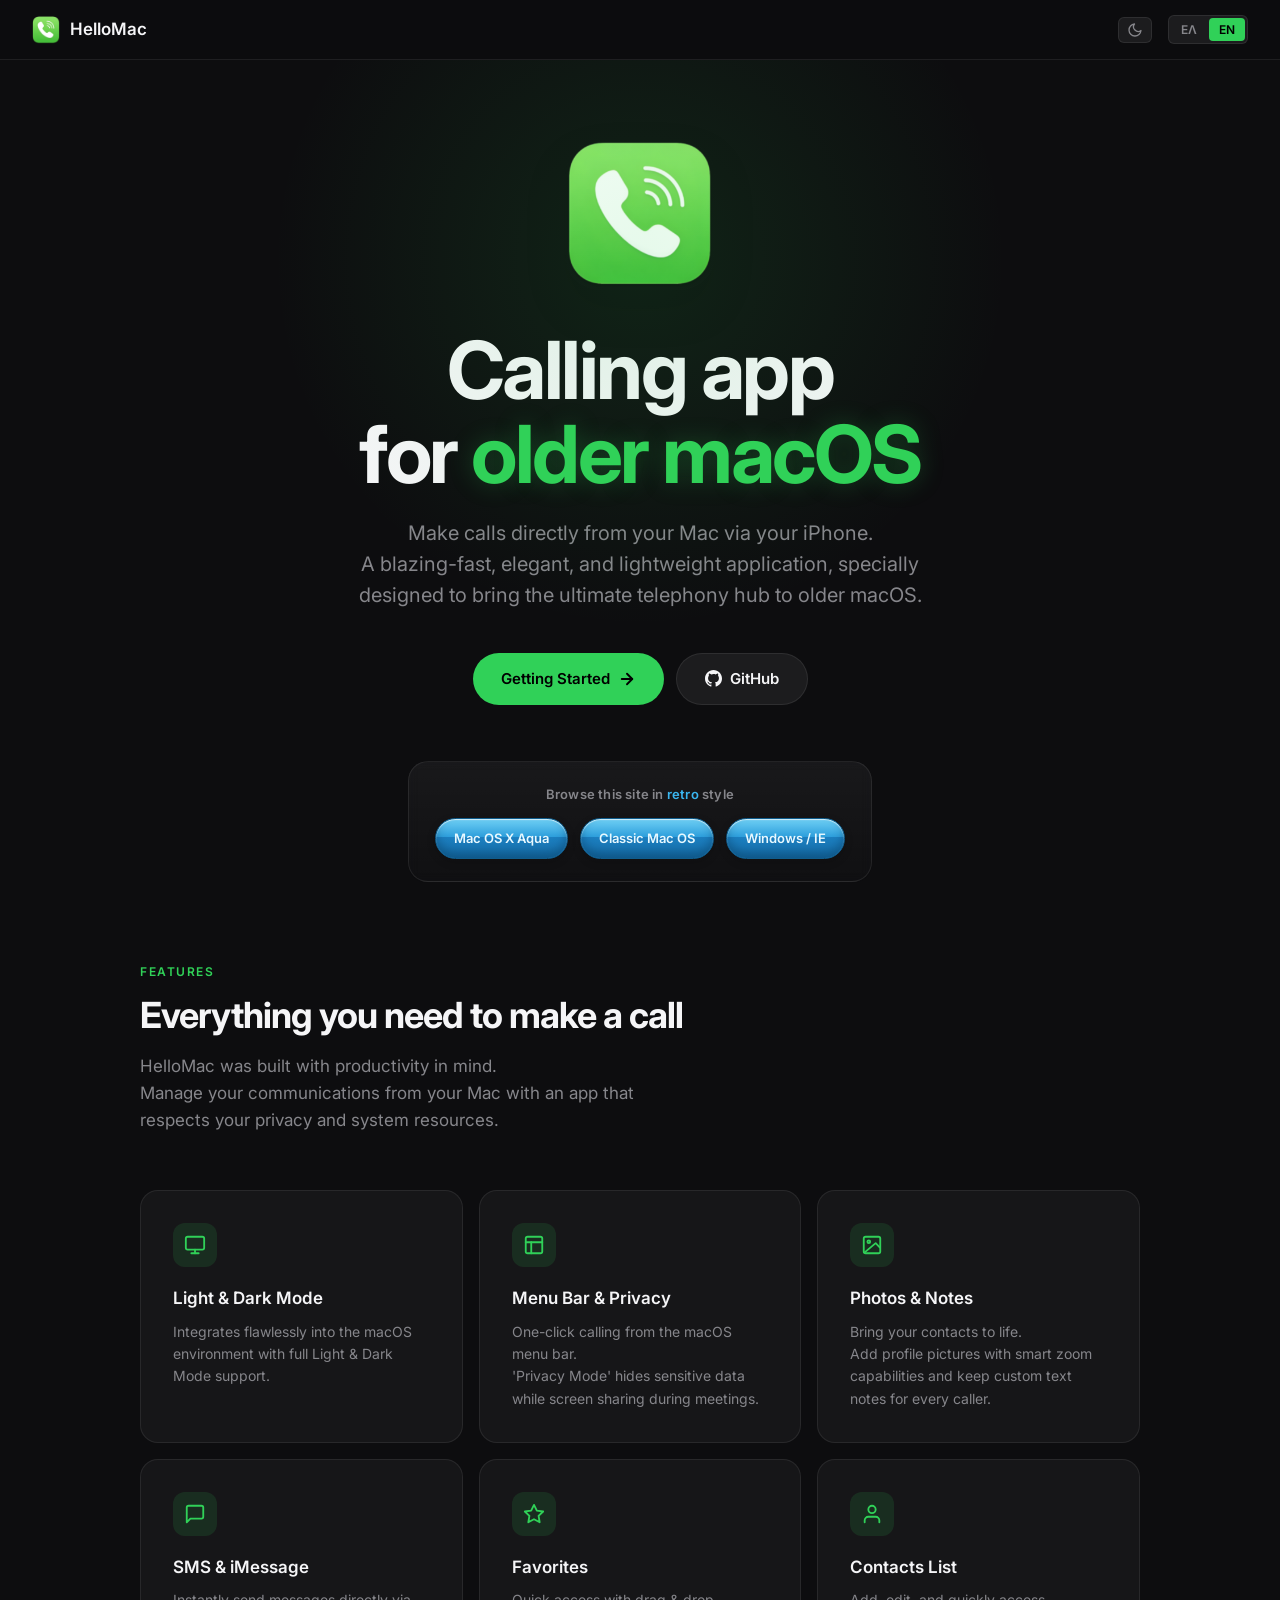
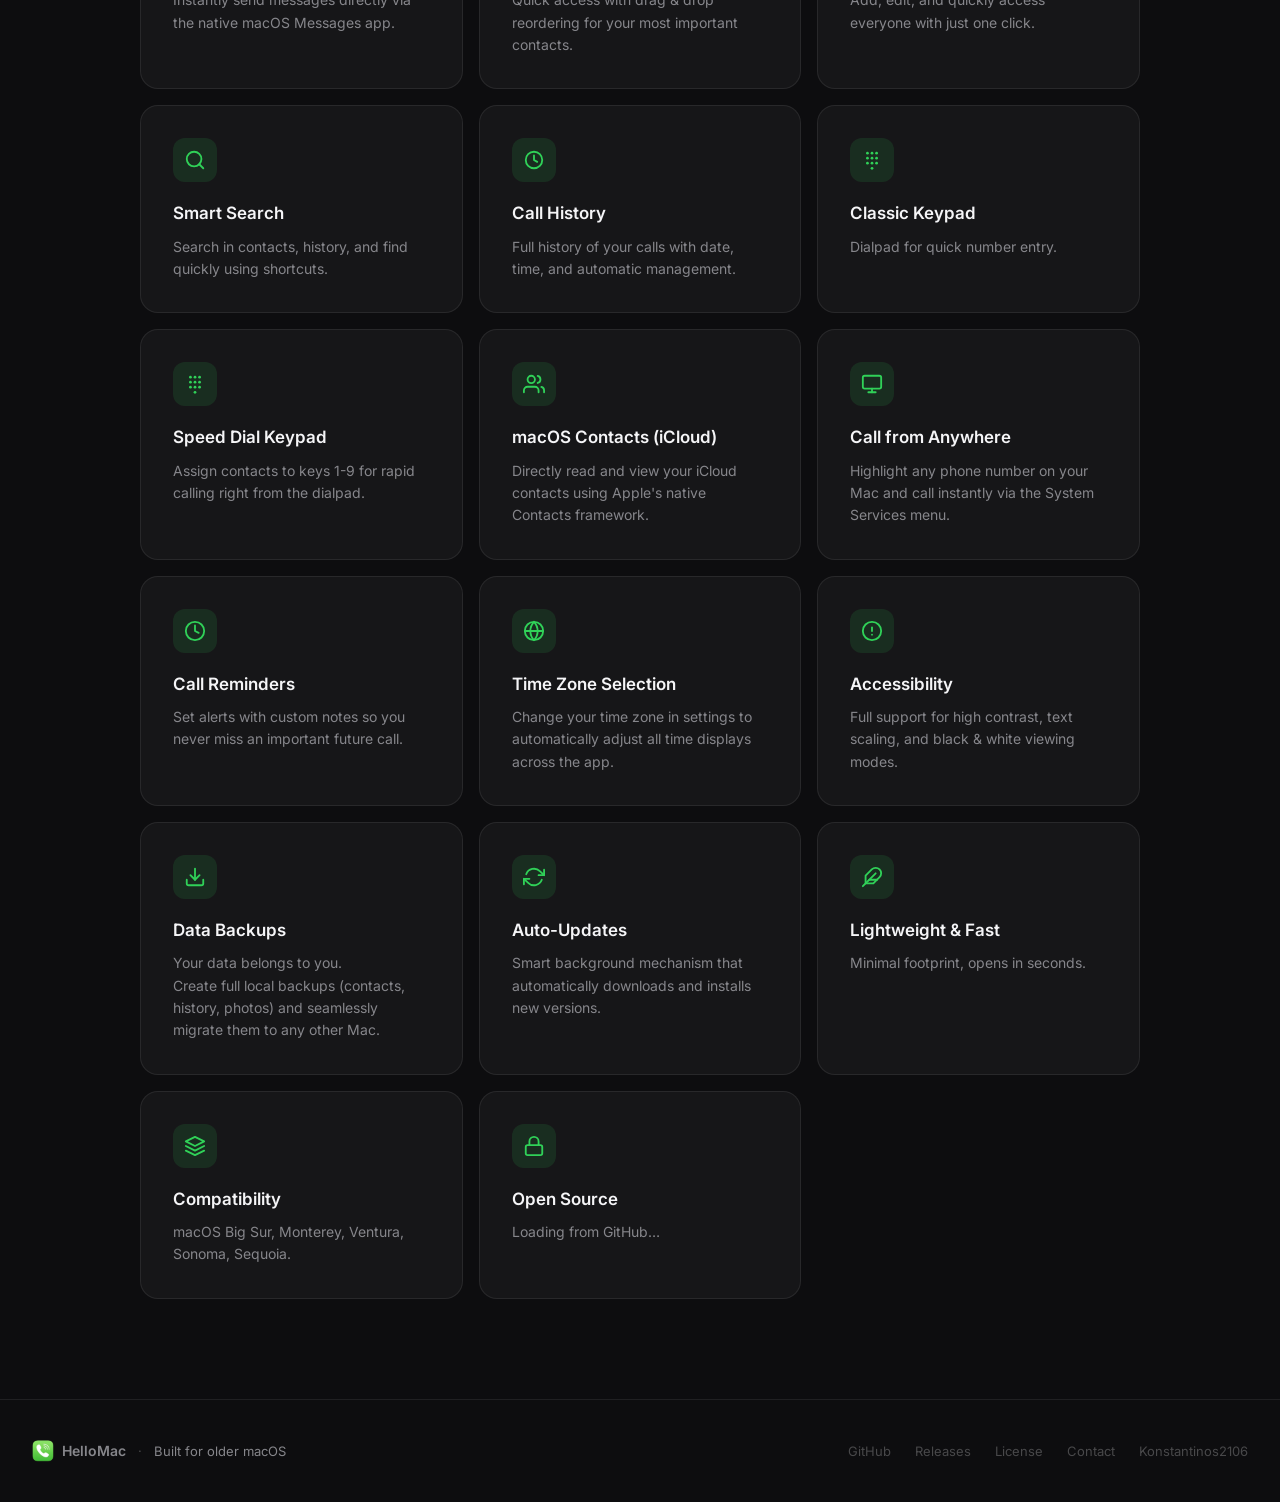
==== commit bf1ec6e2: "Web Page" ====
--- a/index.html
+++ b/index.html
@@ -368,8 +368,8 @@
     <div class="retro-teaser">
       <div class="retro-teaser-head">
         <span class="retro-teaser-title">
-          <span data-lang="el">Δείτε τη σελίδα σε <span class="accent-blue">ρετρό</span>; στυλ</span>
-          <span data-lang="en">Browse this site in <span class="accent-blue">retro</span>? style</span>
+          <span data-lang="el">Δείτε τη σελίδα σε <span class="accent-blue">ρετρό</span> στυλ</span>
+          <span data-lang="en">Browse this site in <span class="accent-blue">retro</span> style</span>
         </span>
       </div>
       <div class="retro-links">
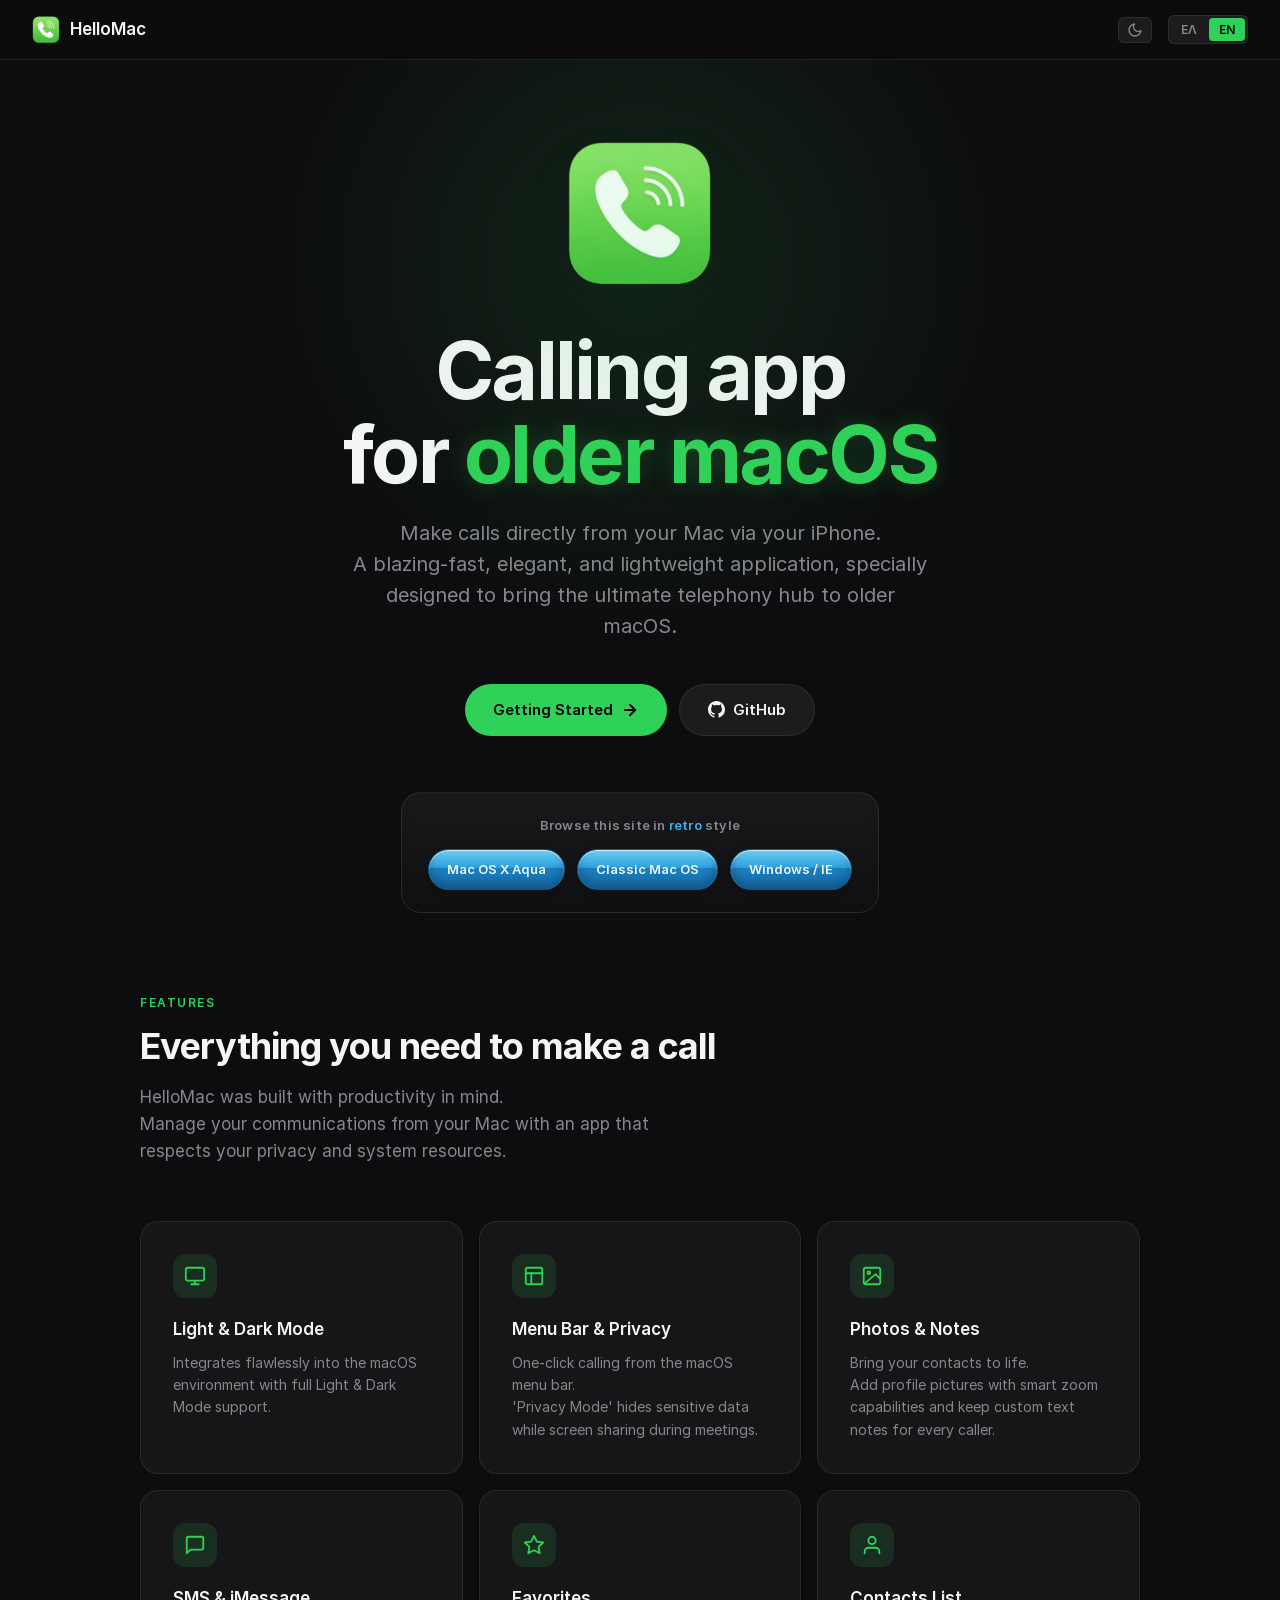
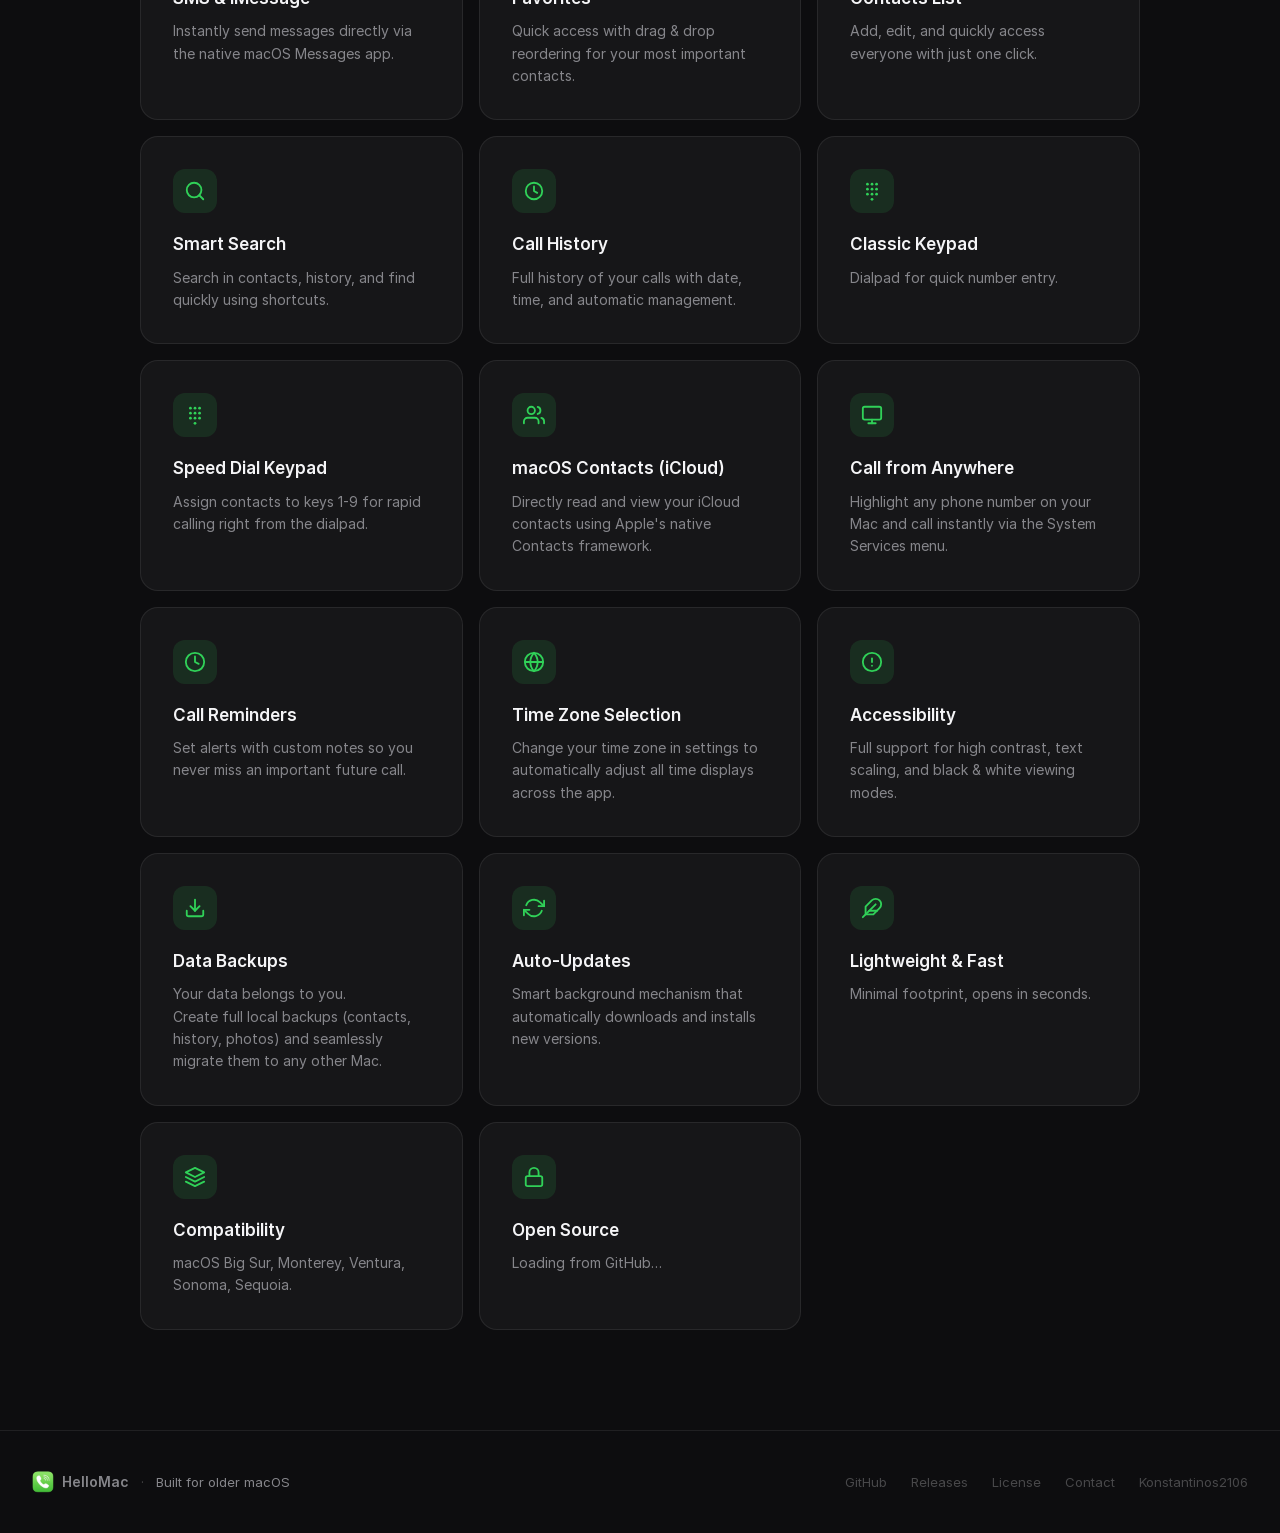
==== commit 30bf12cc: "Web Page" ====
--- a/index.html
+++ b/index.html
@@ -8,9 +8,7 @@
   <meta name="description" id="meta-desc" content="HelloMac is a lightweight phone utility for legacy macOS (Big Sur, Monterey, Ventura). Make calls via iPhone Handoff seamlessly." />
   <link rel="icon" type="image/png" href="Icns_Photos/phone.png" sizes="48x48">
   <link rel="apple-touch-icon" href="Icns_Photos/phone.png">  
-  <link rel="preconnect" href="https://fonts.googleapis.com">
-  <link rel="preconnect" href="https://fonts.gstatic.com" crossorigin>
-  <link href="https://fonts.googleapis.com/css2?family=Inter:wght@400;500;600;700&display=swap" rel="stylesheet">
+  <link rel="stylesheet" href="web/fonts/fonts.css">
 
   <style>
     /* VARIABLES (Dark/Light Mode) */
@@ -803,24 +801,24 @@
         <!-- Το νέο πλέγμα 3 στηλών με τις σταθερές εικόνες -->
         <div class="screenshots-grid" id="screenshots-grid">
           <!-- 1: Αγαπημένα -->
-          <div class="screenshot-card" data-lang="el"><img class="theme-shot" data-base="https://raw.githubusercontent.com/Konstantinos2106/HelloMac/main/Icns_Photos/HelloMac1el" alt="Αγαπημένα" loading="lazy"></div>
-          <div class="screenshot-card" data-lang="en"><img class="theme-shot" data-base="https://raw.githubusercontent.com/Konstantinos2106/HelloMac/main/Icns_Photos/HelloMac1en" alt="Favorites" loading="lazy"></div>
+          <div class="screenshot-card" data-lang="el"><img class="theme-shot" data-base="Icns_Photos/Screenshots/HelloMac1el" alt="Αγαπημένα" loading="lazy"></div>
+          <div class="screenshot-card" data-lang="en"><img class="theme-shot" data-base="Icns_Photos/Screenshots/HelloMac1en" alt="Favorites" loading="lazy"></div>
           
           <!-- 2: Ιστορικό -->
-          <div class="screenshot-card" data-lang="el"><img class="theme-shot" data-base="https://raw.githubusercontent.com/Konstantinos2106/HelloMac/main/Icns_Photos/HelloMac2el" alt="Ιστορικό" loading="lazy"></div>
-          <div class="screenshot-card" data-lang="en"><img class="theme-shot" data-base="https://raw.githubusercontent.com/Konstantinos2106/HelloMac/main/Icns_Photos/HelloMac2en" alt="History" loading="lazy"></div>
+          <div class="screenshot-card" data-lang="el"><img class="theme-shot" data-base="Icns_Photos/Screenshots/HelloMac2el" alt="Ιστορικό" loading="lazy"></div>
+          <div class="screenshot-card" data-lang="en"><img class="theme-shot" data-base="Icns_Photos/Screenshots/HelloMac2en" alt="History" loading="lazy"></div>
           
           <!-- 3: Επαφές -->
-          <div class="screenshot-card" data-lang="el"><img class="theme-shot" data-base="https://raw.githubusercontent.com/Konstantinos2106/HelloMac/main/Icns_Photos/HelloMac3el" alt="Επαφές" loading="lazy"></div>
-          <div class="screenshot-card" data-lang="en"><img class="theme-shot" data-base="https://raw.githubusercontent.com/Konstantinos2106/HelloMac/main/Icns_Photos/HelloMac3en" alt="Contacts" loading="lazy"></div>
+          <div class="screenshot-card" data-lang="el"><img class="theme-shot" data-base="Icns_Photos/Screenshots/HelloMac3el" alt="Επαφές" loading="lazy"></div>
+          <div class="screenshot-card" data-lang="en"><img class="theme-shot" data-base="Icns_Photos/Screenshots/HelloMac3en" alt="Contacts" loading="lazy"></div>
           
           <!-- 4: Πλήκτρα -->
-          <div class="screenshot-card" data-lang="el"><img class="theme-shot" data-base="https://raw.githubusercontent.com/Konstantinos2106/HelloMac/main/Icns_Photos/HelloMac4el" alt="Πληκτρολόγιο" loading="lazy"></div>
-          <div class="screenshot-card" data-lang="en"><img class="theme-shot" data-base="https://raw.githubusercontent.com/Konstantinos2106/HelloMac/main/Icns_Photos/HelloMac4en" alt="Keypad" loading="lazy"></div>
+          <div class="screenshot-card" data-lang="el"><img class="theme-shot" data-base="Icns_Photos/Screenshots/HelloMac4el" alt="Πληκτρολόγιο" loading="lazy"></div>
+          <div class="screenshot-card" data-lang="en"><img class="theme-shot" data-base="Icns_Photos/Screenshots/HelloMac4en" alt="Keypad" loading="lazy"></div>
           
           <!-- 5: Λεπτομέρειες Επαφής -->
-          <div class="screenshot-card span-2" data-lang="el"><img class="theme-shot" data-base="https://raw.githubusercontent.com/Konstantinos2106/HelloMac/main/Icns_Photos/HelloMac5el" alt="Λεπτομέρειες Επαφής" loading="lazy"></div>
-          <div class="screenshot-card span-2" data-lang="en"><img class="theme-shot" data-base="https://raw.githubusercontent.com/Konstantinos2106/HelloMac/main/Icns_Photos/HelloMac5en" alt="Contact Details" loading="lazy"></div>
+          <div class="screenshot-card span-2" data-lang="el"><img class="theme-shot" data-base="Icns_Photos/Screenshots/HelloMac5el" alt="Λεπτομέρειες Επαφής" loading="lazy"></div>
+          <div class="screenshot-card span-2" data-lang="en"><img class="theme-shot" data-base="Icns_Photos/Screenshots/HelloMac5en" alt="Contact Details" loading="lazy"></div>
         </div>
       </div>
 
@@ -1054,7 +1052,7 @@
   const theme = document.documentElement.getAttribute('data-theme') === 'light' ? 'lm' : 'dm';
   document.querySelectorAll('img.theme-shot').forEach(img => {
     const base = img.getAttribute('data-base');
-    if (base) img.src = `${base}_${theme}.png`;
+    if (base) img.src = `${base}_${theme}.webp`;
   });
 }
 
@@ -1099,7 +1097,7 @@
 // ── API Φόρτωση ──
 async function loadAll() {
   const logoUrl = "Icns_Photos/phone.png"; 
-  const bannerUrl = "Icns_Photos/banner.png"; 
+  const bannerUrl = "Icns_Photos/banner.webp"; 
 
   // Εφαρμογή Logo
   if (logoUrl) {
--- a/web/fonts/fonts.css
+++ b/web/fonts/fonts.css
@@ -0,0 +1,34 @@
+/* Inter — τοπικά φιλοξενούμενη γραμματοσειρά (self-hosted), αντικαθιστά το Google Fonts CDN.
+   Βάρη: 400 (Regular), 500 (Medium), 600 (SemiBold), 700 (Bold) — μοναδικά όσα χρησιμοποιεί η σελίδα. */
+
+@font-face {
+  font-family: 'Inter';
+  font-style: normal;
+  font-weight: 400;
+  font-display: swap;
+  src: url('Inter-Regular.woff2') format('woff2');
+}
+
+@font-face {
+  font-family: 'Inter';
+  font-style: normal;
+  font-weight: 500;
+  font-display: swap;
+  src: url('Inter-Medium.woff2') format('woff2');
+}
+
+@font-face {
+  font-family: 'Inter';
+  font-style: normal;
+  font-weight: 600;
+  font-display: swap;
+  src: url('Inter-SemiBold.woff2') format('woff2');
+}
+
+@font-face {
+  font-family: 'Inter';
+  font-style: normal;
+  font-weight: 700;
+  font-display: swap;
+  src: url('Inter-Bold.woff2') format('woff2');
+}
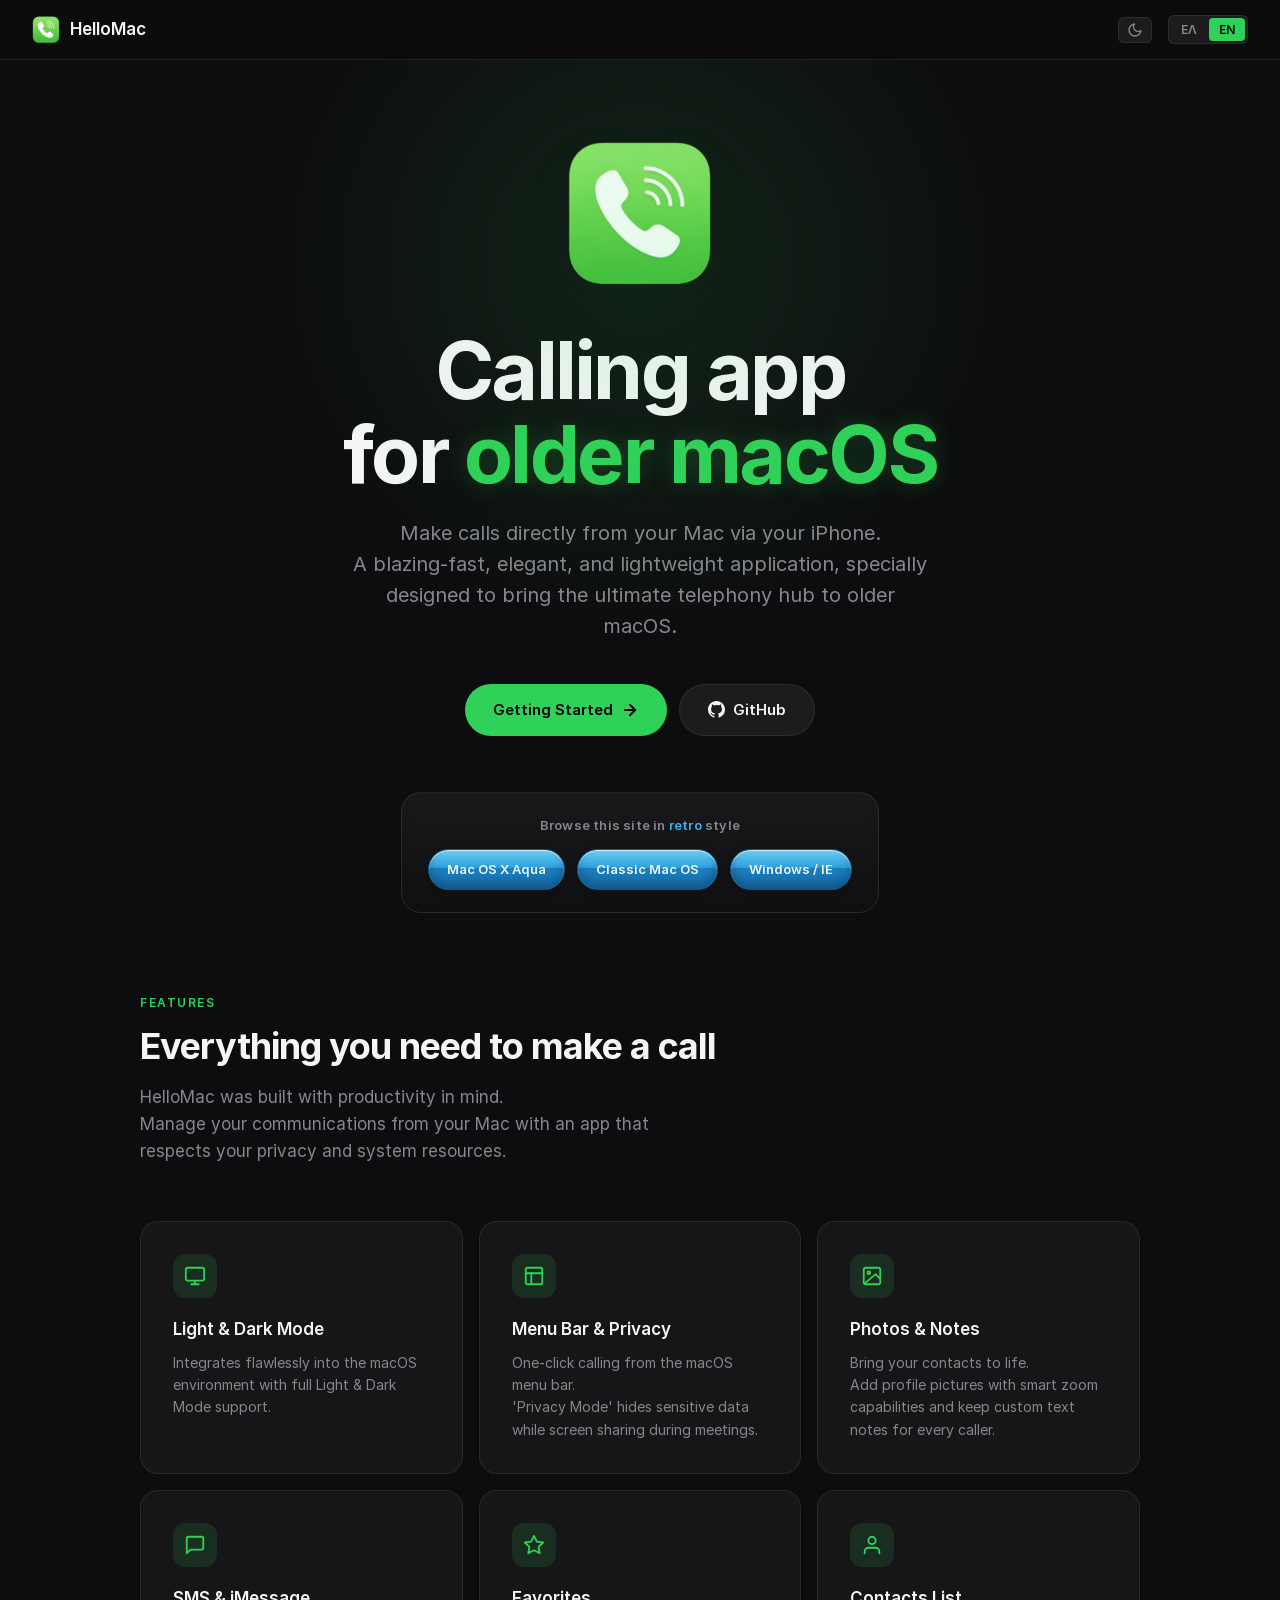
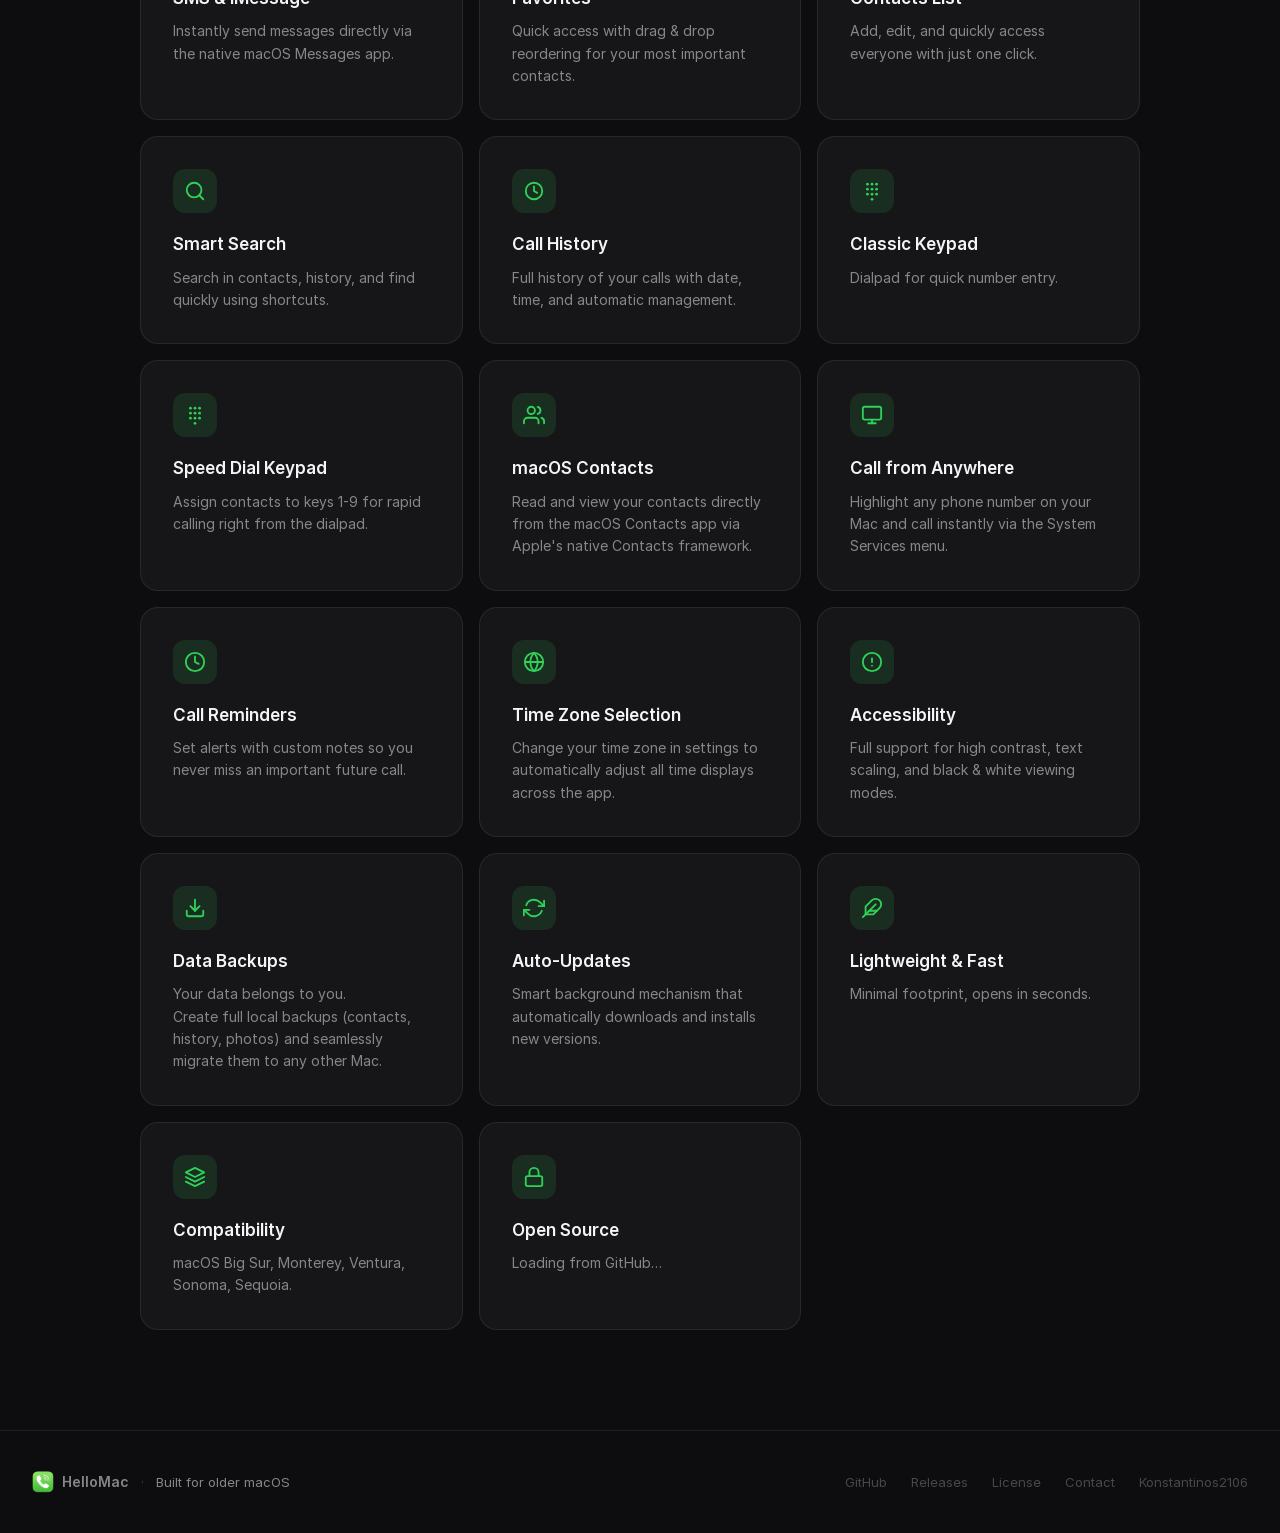
==== commit 13f8f6c3: "Web Page" ====
--- a/index.html
+++ b/index.html
@@ -481,8 +481,8 @@
             <div class="feature-icon" style="font-size:0">
                 <svg xmlns="http://www.w3.org/2000/svg" width="22" height="22" viewBox="0 0 24 24" fill="none" stroke="var(--green)" stroke-width="2" stroke-linecap="round" stroke-linejoin="round"><path d="M17 21v-2a4 4 0 0 0-4-4H5a4 4 0 0 0-4 4v2"></path><circle cx="9" cy="7" r="4"></circle><path d="M23 21v-2a4 4 0 0 0-3-3.87"></path><path d="M16 3.13a4 4 0 0 1 0 7.75"></path></svg>
             </div>
-            <h3><span data-lang="el">Επαφές macOS (iCloud)</span><span data-lang="en">macOS Contacts (iCloud)</span></h3>
-            <p><span data-lang="el">Άμεση ανάγνωση και προβολή των επαφών σας από το iCloud μέσω του native Contacts framework της Apple.</span><span data-lang="en">Directly read and view your iCloud contacts using Apple's native Contacts framework.</span></p>
+            <h3><span data-lang="el">Επαφές macOS</span><span data-lang="en">macOS Contacts</span></h3>
+            <p><span data-lang="el">Άμεση ανάγνωση και προβολή των επαφών σας από την εφαρμογή Επαφές του macOS μέσω του native Contacts framework της Apple.</span><span data-lang="en">Read and view your contacts directly from the macOS Contacts app via Apple's native Contacts framework.</span></p>
         </div>
 
     <div class="feature-card">
@@ -709,8 +709,8 @@
             <div class="feature-icon" style="font-size:0">
                 <svg xmlns="http://www.w3.org/2000/svg" width="22" height="22" viewBox="0 0 24 24" fill="none" stroke="var(--green)" stroke-width="2" stroke-linecap="round" stroke-linejoin="round"><path d="M17 21v-2a4 4 0 0 0-4-4H5a4 4 0 0 0-4 4v2"></path><circle cx="9" cy="7" r="4"></circle><path d="M23 21v-2a4 4 0 0 0-3-3.87"></path><path d="M16 3.13a4 4 0 0 1 0 7.75"></path></svg>
             </div>
-            <h3><span data-lang="el">Επαφές macOS (iCloud)</span><span data-lang="en">macOS Contacts (iCloud)</span></h3>
-            <p><span data-lang="el">Άμεση ανάγνωση και προβολή των επαφών σας από το iCloud μέσω του native Contacts framework της Apple.</span><span data-lang="en">Directly read and view your iCloud contacts using Apple's native Contacts framework.</span></p>
+            <h3><span data-lang="el">Επαφές macOS</span><span data-lang="en">macOS Contacts</span></h3>
+            <p><span data-lang="el">Άμεση ανάγνωση και προβολή των επαφών σας από την εφαρμογή Επαφές του macOS μέσω του native Contacts framework της Apple.</span><span data-lang="en">Read and view your contacts directly from the macOS Contacts app via Apple's native Contacts framework.</span></p>
         </div>
 
     <div class="feature-card">
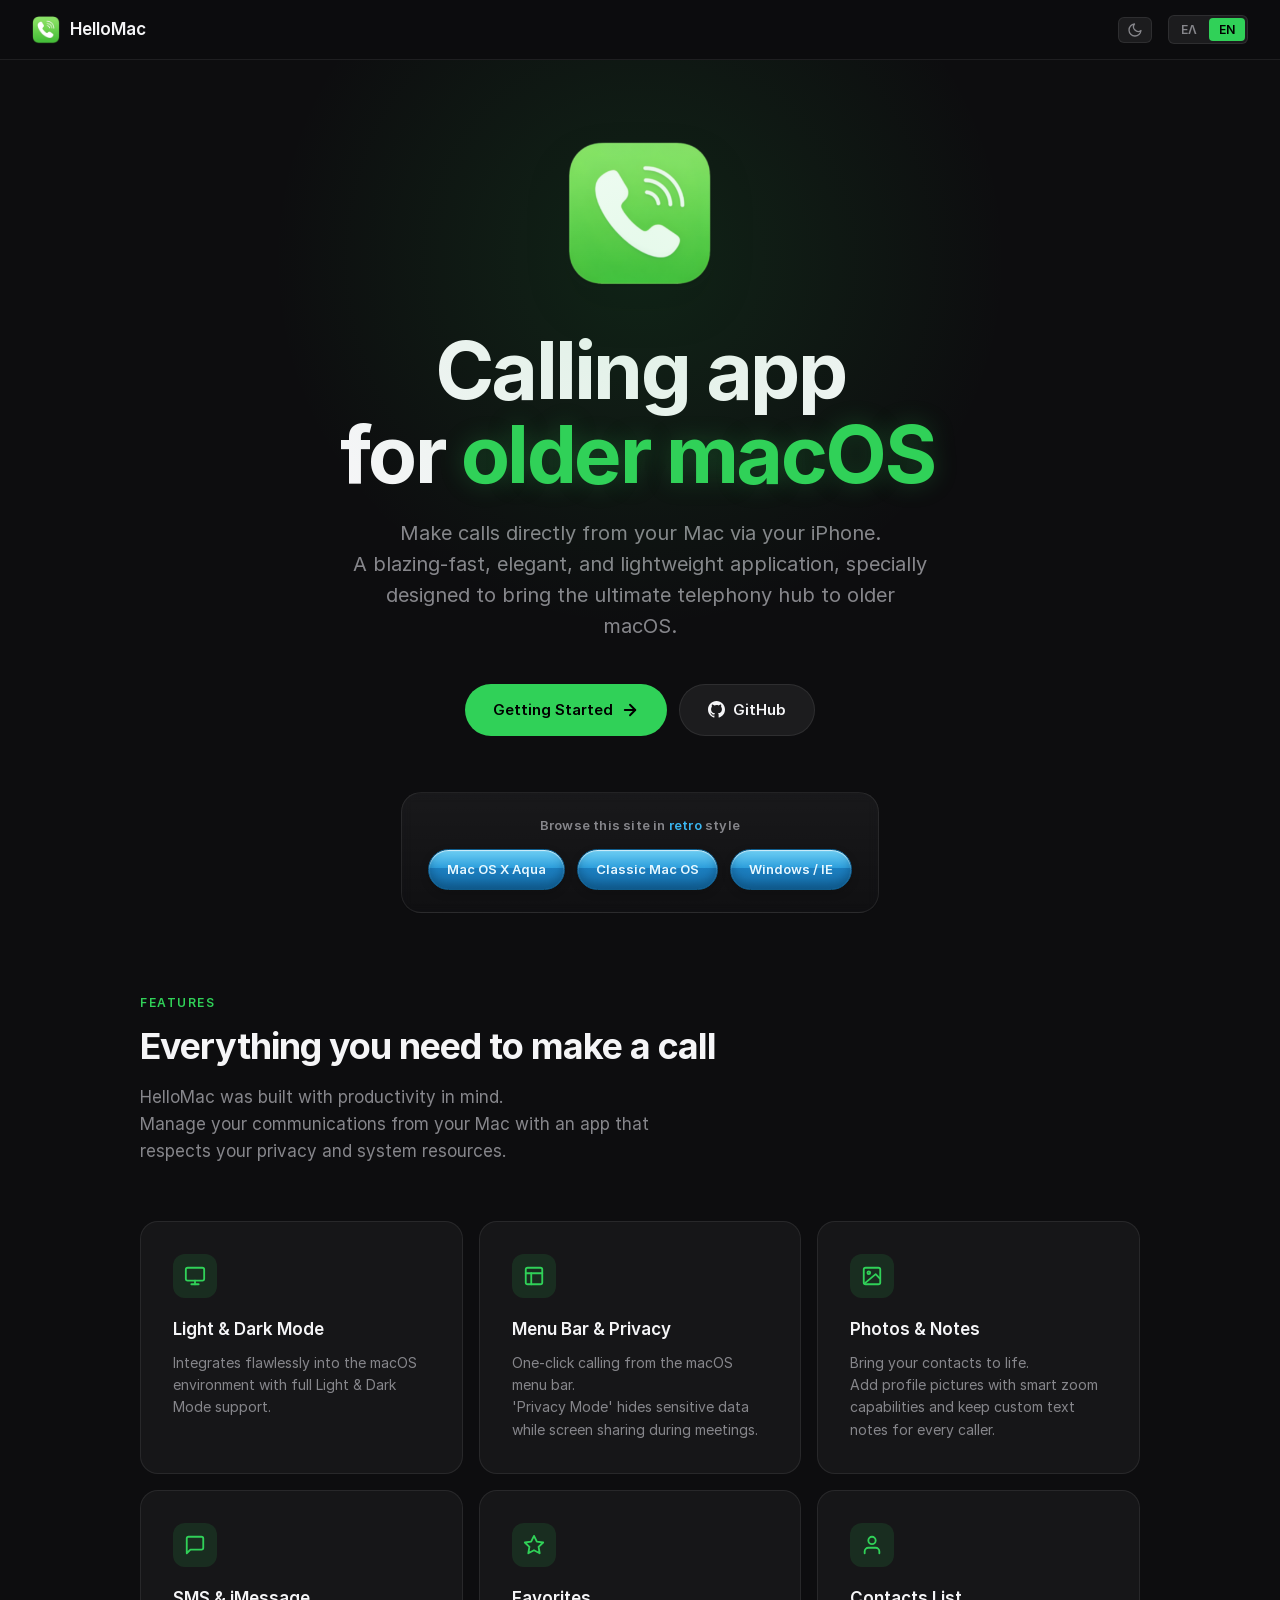
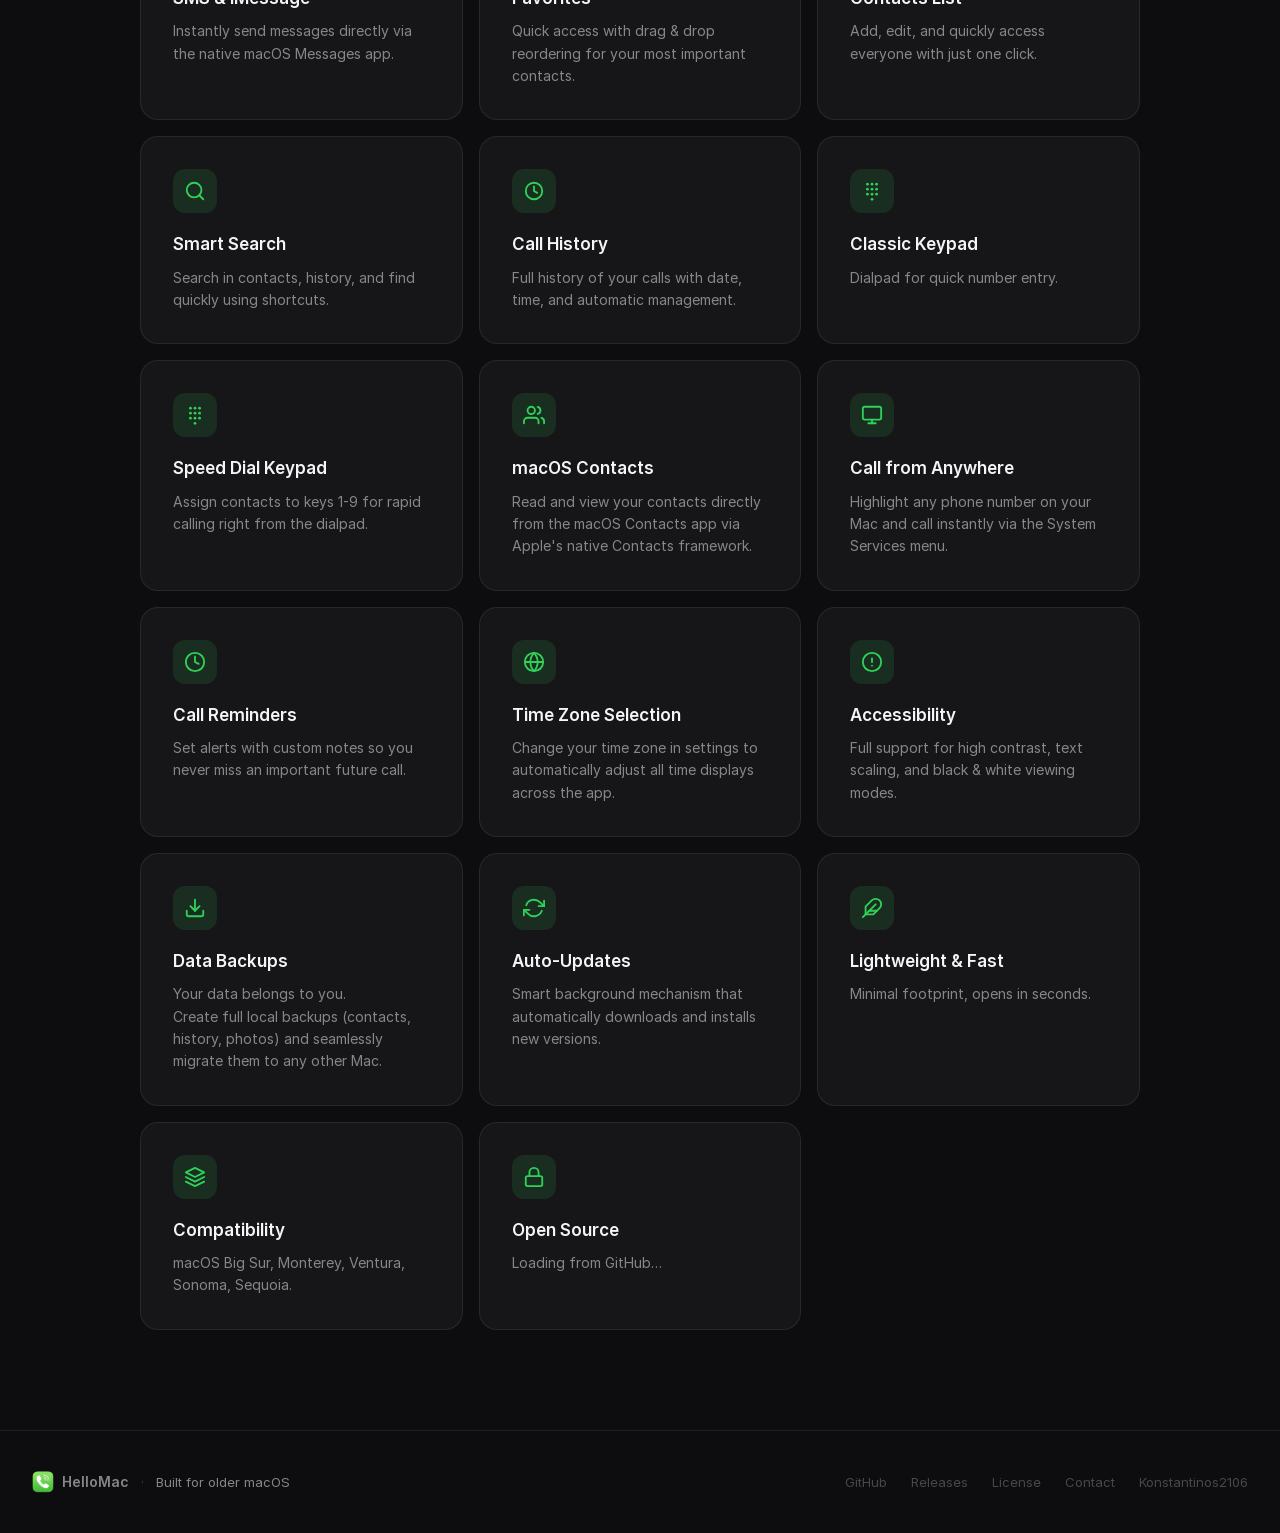
==== commit 049c1b8e: "Web Page" ====
--- a/index.html
+++ b/index.html
@@ -104,6 +104,9 @@
     .hero-eyebrow{display:inline-flex;align-items:center;gap:8px;background:var(--green-dim);border:1px solid rgba(48,209,88,.25);border-radius:100px;padding:6px 14px;font-size:13px;font-weight:500;color:var(--green);margin-bottom:28px;min-height:34px;}
     .hero h1{font-size:clamp(42px,8vw,80px);font-weight:700;letter-spacing:-2.5px;line-height:1.05;margin-bottom:22px;}
     .hero h1 .accent{color:var(--green); text-shadow: 0 0 25px rgba(48,209,88,0.25);}
+    .hero h1 .typing-cursor{display:inline-block;width:0.05em;margin-left:2px;border-right:3px solid var(--green);animation:blink-cursor 0.85s step-end infinite;vertical-align:baseline;}
+    .hero h1 .typing-cursor.done{animation:none;opacity:0;}
+    @keyframes blink-cursor{0%,100%{border-color:var(--green);}50%{border-color:transparent;}}
     .hero-sub{font-size:clamp(16px,2.5vw,20px);color:var(--text-secondary);max-width:580px;margin:0 auto 42px;line-height:1.55;}
     body.lang-el .hero-sub { max-width: 690px; }
     .hero-actions{display:flex;gap:12px;flex-wrap:wrap;justify-content:center;}
@@ -344,9 +347,10 @@
     </div>
 
     <div class="hero-eyebrow" id="hero-badge" style="display: none;"><span class="spinner"></span></div>
-    <h1>
-      <span data-lang="el">Εφαρμογή κλήσεων<br>για <span class="accent">παλαιότερα macOS</span></span>
-      <span data-lang="en">Calling app<br>for <span class="accent">older macOS</span></span>
+    <h1 id="hero-title">
+      <span data-lang="el" id="hero-title-src-el" style="display:none !important;">Εφαρμογή κλήσεων<br>για <span class="accent">παλαιότερα macOS</span></span>
+      <span data-lang="en" id="hero-title-src-en" style="display:none !important;">Calling app<br>for <span class="accent">older macOS</span></span>
+      <span id="hero-title-typed"></span><span class="typing-cursor" id="hero-title-cursor"></span>
     </h1>
     <p class="hero-sub" id="hero-desc">
       <span data-lang="el">Πραγματοποιήστε κλήσεις απευθείας από το Mac σας μέσω του iPhone.<br>Μια ταχύτατη, κομψή και ελαφριά εφαρμογή, ειδικά σχεδιασμένη για να προσφέρει το απόλυτο τηλεφωνικό κέντρο σε παλαιότερα macOS.</span>
@@ -1035,6 +1039,77 @@
   document.querySelector('#lang-switch button:' + (lang==='el'?'first-child':'last-child')).classList.add('active');
   document.documentElement.lang = lang;
   document.title = pageTitles[lang] || pageTitles.en;
+  typeHeroTitle(lang);
+}
+
+// ── Typewriter εφέ για τον κύριο τίτλο (hero h1) ──
+// Λειτουργεί 100% τοπικά, χωρίς καμία εξωτερική σύνδεση/βιβλιοθήκη.
+let heroTypingToken = 0; // ακυρώνει προηγούμενο typing αν αλλάξει ξανά η γλώσσα στη μέση
+
+function typeHeroTitle(lang) {
+  const target = document.getElementById('hero-title-typed');
+  const cursor = document.getElementById('hero-title-cursor');
+  const srcEl  = document.getElementById('hero-title-src-' + lang);
+  if (!target || !cursor || !srcEl) return;
+
+  const myToken = ++heroTypingToken;
+
+  // Μετατρέπουμε το HTML πηγή (με <br> και <span class="accent">) σε ακολουθία "βημάτων":
+  // κάθε βήμα είναι είτε ένας χαρακτήρας κειμένου είτε ένα ολόκληρο tag.
+  const html = srcEl.innerHTML;
+  const steps = [];
+  let i = 0;
+  while (i < html.length) {
+    if (html[i] === '<') {
+      const close = html.indexOf('>', i);
+      if (close === -1) { steps.push(html[i]); i++; continue; }
+      steps.push(html.slice(i, close + 1)); // ολόκληρο το tag ως ένα βήμα
+      i = close + 1;
+    } else {
+      steps.push(html[i]);
+      i++;
+    }
+  }
+
+  target.innerHTML = '';
+  cursor.classList.remove('done');
+  let idx = 0;
+  const speed = 38; // ms ανά χαρακτήρα — αίσθηση πληκτρολόγησης
+  const openTags = []; // στοίβα ανοιχτών tags (π.χ. "span") για να κλείνουμε σωστά σε κάθε ενδιάμεσο render
+
+  function tick() {
+    if (myToken !== heroTypingToken) return; // ακυρώθηκε (π.χ. γρήγορη αλλαγή γλώσσας)
+    if (idx >= steps.length) {
+      cursor.classList.add('done');
+      return;
+    }
+    const step = steps[idx];
+
+    if (step[0] === '<') {
+      const isClosing = step[1] === '/';
+      const isSelfClosing = /\/>$/.test(step) || /^<br\s*\/?>$/i.test(step);
+      if (isClosing) {
+        openTags.pop();
+      } else if (!isSelfClosing) {
+        const tagName = step.match(/^<\s*([a-zA-Z0-9]+)/)[1];
+        openTags.push(tagName);
+      }
+    }
+
+    idx++;
+
+    // Ξαναχτίζουμε: όλα τα βήματα μέχρι τώρα + κλείσιμο τυχόν ανοιχτών tags,
+    // ώστε το HTML να είναι πάντα έγκυρο (π.χ. το πράσινο span να μη "σπάει" ενώ γράφεται).
+    let renderedHtml = steps.slice(0, idx).join('');
+    for (let t = openTags.length - 1; t >= 0; t--) {
+      renderedHtml += '</' + openTags[t] + '>';
+    }
+    target.innerHTML = renderedHtml;
+
+    const delay = /[.,·]/.test(step) ? speed * 4 : speed;
+    setTimeout(tick, delay);
+  }
+  tick();
 }
 
 // ── ΑΥΤΟΜΑΤΗ ΑΝΙΧΝΕΥΣΗ ΓΛΩΣΣΑΣ ΠΕΡΙΗΓΗΤΗ ──
@@ -1097,7 +1172,7 @@
 // ── API Φόρτωση ──
 async function loadAll() {
   const logoUrl = "Icns_Photos/phone.png"; 
-  const bannerUrl = "Icns_Photos/banner.webp"; 
+  const bannerUrl = "Icns_Photos/Banner.webp"; 
 
   // Εφαρμογή Logo
   if (logoUrl) {
--- a/web/fonts/fonts.css
+++ b/web/fonts/fonts.css
@@ -1,6 +1,3 @@
-/* Inter — τοπικά φιλοξενούμενη γραμματοσειρά (self-hosted), αντικαθιστά το Google Fonts CDN.
-   Βάρη: 400 (Regular), 500 (Medium), 600 (SemiBold), 700 (Bold) — μοναδικά όσα χρησιμοποιεί η σελίδα. */
-
 @font-face {
   font-family: 'Inter';
   font-style: normal;
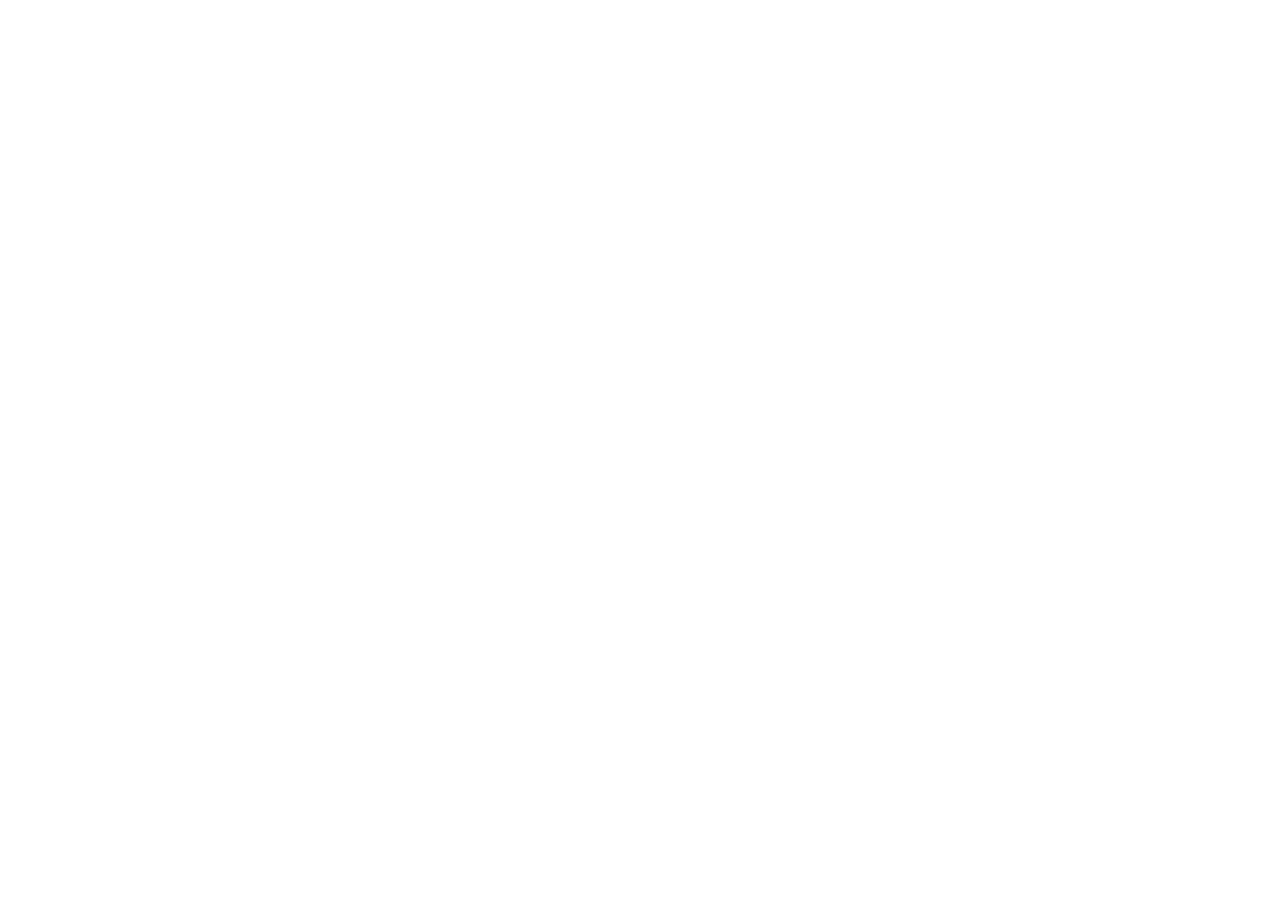
==== commit 52872e31: "index.html" ====
--- a/index.html
+++ b/index.html
@@ -1,1294 +1,52 @@
 <!DOCTYPE html>
-<html lang="en" data-theme="dark">
+<html lang="el">
 <head>
-  <meta charset="UTF-8" />
-  <meta name="viewport" content="width=device-width, initial-scale=1.0" />
-  <title>HelloMac | Phone Calls Utility for older macOS</title>
-  <meta name="google-site-verification" content="5xGVIA18-POsc-wx-dAljCETDs4Q5NiAKTrYUYJ91cw" />
-  <meta name="description" id="meta-desc" content="HelloMac is a lightweight phone utility for legacy macOS (Big Sur, Monterey, Ventura). Make calls via iPhone Handoff seamlessly." />
-  <link rel="icon" type="image/png" href="Icns_Photos/phone.png" sizes="48x48">
-  <link rel="apple-touch-icon" href="Icns_Photos/phone.png">  
-  <link rel="stylesheet" href="web/fonts/fonts.css">
+    <meta charset="UTF-8">
+    <meta name="viewport" content="width=device-width, initial-scale=1.0">
+    <title>HelloMac has moved / Το HelloMac μεταφέρθηκε</title>
+    
+    <!-- Άμεση ανακατεύθυνση (0 δευτερόλεπτα) στη νέα σελίδα -->
+    <meta http-equiv="refresh" content="0; url=https://konstantinos2106.codeberg.page/HelloMac/" />
+    
+    <!-- Ενημερώνει τη Google ότι η σελίδα μετακόμισε (SEO) -->
+    <link rel="canonical" href="https://konstantinos2106.codeberg.page/HelloMac/" />
+    
+    <style>
+        body {
+            background-color: #f5f5f7;
+            color: #1d1d1f;
+            font-family: -apple-system, BlinkMacSystemFont, "Segoe UI", Roboto, Helvetica, Arial, sans-serif;
+            display: flex;
+            flex-direction: column;
+            align-items: center;
+            justify-content: center;
+            height: 100vh;
+            margin: 0;
+            text-align: center;
+            padding: 20px;
+        }
+        a {
+            color: #0066cc;
+            text-decoration: none;
+            font-weight: 600;
+        }
+        a:hover {
+            text-decoration: underline;
+        }
+    </style>
+</head>
+<body>
+    <h2>HelloMac has moved to Codeberg! 🚀</h2>
+    <p>If you are not redirected automatically, <a href="https://konstantinos2106.codeberg.page/HelloMac/">click here to visit the new website</a>.</p>
+    
+    <br>
+    
+    <h2>Το HelloMac μεταφέρθηκε στο Codeberg! 🚀</h2>
+    <p>Αν δεν μεταφερθείτε αυτόματα, <a href="https://konstantinos2106.codeberg.page/HelloMac/">πατήστε εδώ για τη νέα ιστοσελίδα</a>.</p>
 
-  <style>
-    /* VARIABLES (Dark/Light Mode) */
-    :root[data-theme="dark"] {
-      --bg:#0d0d0f; --surface:#161618; --surface2:#1c1c1e;
-      --border:rgba(255,255,255,0.08); --green:#30d158;
-      --green-dim:rgba(48,209,88,0.12); --text:#f5f5f7;
-      --text-secondary:#86868b; --text-tertiary:#48484a;
-      --radius:18px; --radius-sm:10px;
-    }
-    :root[data-theme="light"] {
-      --bg:#ffffff; --surface:#f5f5f7; --surface2:#e5e5ea;
-      --border:rgba(0,0,0,0.1); --green:#28cd41;
-      --green-dim:rgba(40,205,65,0.15); --text:#1d1d1f;
-      --text-secondary:#86868b; --text-tertiary:#86868b;
-      --radius:18px; --radius-sm:10px;
-    }
-
-    *,*::before,*::after{box-sizing:border-box;margin:0;padding:0;}
-    
-    /* Καθολική κληρονομικότητα γραμματοσειράς για όλα τα κουμπιά */
-    button, input, select, textarea { font-family: inherit; }
-    
-    html{scroll-behavior:smooth;}
-    body{
-      background:var(--bg); color:var(--text);
-      /* Native for Mac first, then Inter for Windows */
-      font-family:-apple-system,BlinkMacSystemFont,'SF Pro Display','Inter',sans-serif;
-      font-size:16px; line-height:1.6; -webkit-font-smoothing:antialiased;
-      transition: background-color 0.3s, color 0.3s;
-      overflow-x: hidden;
-    }
-
-    /* LANG */
-    span[data-lang],div[data-lang]{display:none;}
-    body.lang-el [data-lang="el"],body.lang-en [data-lang="en"]{display:revert;}
-    span[data-lang]{display:none;}
-    body.lang-el span[data-lang="el"],body.lang-en span[data-lang="en"]{display:inline;}
-
-    /* MOUSE GLOW */
-    .mouse-glow {
-      position: fixed;
-      top: 0; left: 0;
-      width: 500px; height: 500px;
-      background: radial-gradient(circle, rgba(48,209,88,0.12) 0%, rgba(48,209,88,0) 60%);
-      border-radius: 50%;
-      pointer-events: none;
-      transform: translate(-50%, -50%);
-      z-index: 9999;
-      opacity: 0;
-      transition: opacity 0.5s;
-    }
-
-    /* NAV */
-    nav{position:fixed;top:0;left:0;right:0;z-index:100;display:flex;align-items:center;padding:0 32px;height:60px;background:rgba(13,13,15,.85);backdrop-filter:blur(20px);border-bottom:1px solid var(--border);}
-    :root[data-theme="light"] nav { background:rgba(255,255,255,.85); }
-    
-    .nav-logo{display:flex;align-items:center;gap:10px;font-size:17px;font-weight:600;text-decoration:none;color:var(--text); cursor:pointer;}
-    .logo-icon{width:28px;height:28px;border-radius:7px;overflow:hidden;display:flex;align-items:center;justify-content:center;}
-    .logo-icon img{width:100%;height:100%;object-fit:cover;}
-    
-    /* ΝΕΟ ΚΑΘΑΡΟ FALLBACK (Αντί για emoji) */
-    .logo-icon-fallback{width:28px;height:28px;background:var(--green);border-radius:7px;display:flex;align-items:center;justify-content:center;color:#000;}
-    .hero-big-logo .logo-icon-fallback { width: 150px; height: 150px; border-radius: 35px; box-shadow: 0 20px 40px rgba(0,0,0,0.15); }
-    .hero-big-logo .logo-icon-fallback svg { width: 64px; height: 64px; }
-    
-    .nav-right-actions { margin-left:auto; display:flex; gap:16px; align-items:center; }
-    
-    .nav-stars{display:flex;align-items:center;gap:5px;background:var(--surface2);border:1px solid var(--border);border-radius:6px;padding:4px 10px;font-size:12px;color:var(--text-secondary);text-decoration:none;transition:border-color .2s;}
-    .nav-stars:hover{border-color:rgba(128,128,128,.4);}
-
-    /* TOGGLE BUTTONS IN NAV */
-    .icon-btn { background:var(--surface2); border:1px solid var(--border); color:var(--text-secondary); border-radius:6px; padding:4px 8px; cursor:pointer; display:flex; align-items:center; transition:all .2s; }
-    .icon-btn:hover { border-color:rgba(128,128,128,.4); color:var(--text); }
-    
-    #lang-switch{display:flex;gap:2px;background:var(--surface2);border:1px solid var(--border);border-radius:6px;padding:2px;}
-    #lang-switch button{background:none;border:none;color:var(--text-secondary);font-size:12px;font-weight:600;padding:4px 10px;border-radius:4px;cursor:pointer;transition:all .2s;}
-    #lang-switch button.active{background:var(--green);color:#000;}
-
-    /* HERO */
-    .hero{min-height:85vh;display:flex;flex-direction:column;align-items:center;justify-content:center;text-align:center;padding:120px 24px 80px;position:relative;overflow:hidden;}
-    .hero::before{content:'';position:absolute;top:-200px;left:50%;transform:translateX(-50%);width:800px;height:800px;background:radial-gradient(circle,rgba(48,209,88,.12) 0%,transparent 65%);pointer-events:none;}
-    
-    /* BIG OCLP STYLE LOGO */
-    .hero-big-logo { margin-bottom: 30px; display: flex; justify-content: center; }
-    .hero-big-logo img { width: 150px; height: 150px; border-radius: 35px; object-fit: cover; box-shadow: 0 20px 40px rgba(0,0,0,0.15); transition: box-shadow 0.3s; }
-    
-    /* FIX FOR LIGHT MODE IMAGES */
-    :root[data-theme="light"] .hero-big-logo img { border: 1px solid rgba(0,0,0,0.1); box-shadow: 0 15px 40px rgba(0,0,0,0.1); }
-    :root[data-theme="light"] .banner-wrap { border: 1px solid rgba(0,0,0,0.1); box-shadow: 0 15px 40px rgba(0,0,0,0.1); }
-    :root[data-theme="light"] .banner-wrap img { border: none; box-shadow: none; }
-
-    .hero-eyebrow{display:inline-flex;align-items:center;gap:8px;background:var(--green-dim);border:1px solid rgba(48,209,88,.25);border-radius:100px;padding:6px 14px;font-size:13px;font-weight:500;color:var(--green);margin-bottom:28px;min-height:34px;}
-    .hero h1{font-size:clamp(42px,8vw,80px);font-weight:700;letter-spacing:-2.5px;line-height:1.05;margin-bottom:22px;}
-    .hero h1 .accent{color:var(--green); text-shadow: 0 0 25px rgba(48,209,88,0.25);}
-    .hero h1 .typing-cursor{display:inline-block;width:0.05em;margin-left:2px;border-right:3px solid var(--green);animation:blink-cursor 0.85s step-end infinite;vertical-align:baseline;}
-    .hero h1 .typing-cursor.done{animation:none;opacity:0;}
-    @keyframes blink-cursor{0%,100%{border-color:var(--green);}50%{border-color:transparent;}}
-    .hero-sub{font-size:clamp(16px,2.5vw,20px);color:var(--text-secondary);max-width:580px;margin:0 auto 42px;line-height:1.55;}
-    body.lang-el .hero-sub { max-width: 690px; }
-    .hero-actions{display:flex;gap:12px;flex-wrap:wrap;justify-content:center;}
-
-    /* RETRO AQUA TEASER BOX */
-    .retro-teaser{
-      margin:56px auto 0; max-width:560px;
-      background:linear-gradient(180deg, rgba(255,255,255,0.05) 0%, rgba(255,255,255,0.015) 100%);
-      border:1px solid var(--border); border-radius:20px;
-      padding:22px 26px; position:relative; overflow:hidden;
-      backdrop-filter:blur(6px);
-    }
-    :root[data-theme="light"] .retro-teaser{
-      background:linear-gradient(180deg, rgba(0,0,0,0.025) 0%, rgba(0,0,0,0.005) 100%);
-    }
-    .retro-teaser-head{display:flex;align-items:center;justify-content:center;gap:8px;margin-bottom:14px;}
-    .retro-teaser-badge{
-      width:20px;height:20px;border-radius:50%;flex-shrink:0;
-      background:radial-gradient(circle at 32% 28%, #eafcff 0%, #7fd8f2 22%, #1f9fd6 55%, #0a6fa8 100%);
-      box-shadow:inset 0 1px 2px rgba(255,255,255,.9), inset 0 -3px 5px rgba(0,60,100,.4), 0 1px 3px rgba(0,0,0,.25);
-    }
-    .retro-teaser-title{font-size:13px;font-weight:600;color:var(--text-secondary);letter-spacing:.2px;}
-    .retro-teaser-title .accent-blue{color:#3ab6f0;}
-    .retro-links{display:flex;gap:12px;flex-wrap:wrap;justify-content:center;}
-    .retro-link{
-      display:inline-flex;align-items:center;gap:7px;
-      font-size:13px;font-weight:600;color:#e8f9ff;text-decoration:none;
-      padding:9px 18px;border-radius:100px;white-space:nowrap;
-      background:linear-gradient(180deg, #6fd0f5 0%, #2e9fdc 45%, #1c7fc0 46%, #1670ac 100%);
-      border:1px solid #0f5c8c;
-      box-shadow:inset 0 1px 1px rgba(255,255,255,.7), inset 0 -6px 10px rgba(0,40,70,.35), 0 3px 8px rgba(0,0,0,.18);
-      transition:transform .15s ease, box-shadow .15s ease, filter .15s ease;
-    }
-    .retro-link:hover{ transform:translateY(-2px); filter:brightness(1.08); box-shadow:inset 0 1px 1px rgba(255,255,255,.8), inset 0 -6px 10px rgba(0,40,70,.35), 0 6px 14px rgba(0,0,0,.25); }
-    .retro-link:active{ transform:translateY(0px); filter:brightness(.97); }
-    .retro-link svg{width:14px;height:14px;flex-shrink:0;}
-    @media(max-width:480px){ .retro-teaser{padding:18px 16px;} .retro-links{gap:8px;} .retro-link{padding:8px 14px;font-size:12.5px;} }
-
-    .btn-primary{display:inline-flex;align-items:center;gap:8px;background:var(--green);color:#000;font-weight:600;font-size:15px;padding:13px 28px;border-radius:100px;text-decoration:none;transition:all .2s;cursor:pointer;border:none;}
-    .btn-primary:hover{background:#34e05a;transform:translateY(-1px);box-shadow:0 8px 30px rgba(48,209,88,.3);}
-    .btn-primary svg { width: 18px; height: 18px; }
-
-    .btn-secondary{display:inline-flex;align-items:center;gap:8px;background:var(--surface2);color:var(--text);font-weight:600;font-size:15px;padding:13px 28px;border-radius:100px;text-decoration:none;border:1px solid var(--border);transition:all .2s;cursor:pointer;}
-    .btn-secondary:hover{background:var(--surface);border-color:rgba(128,128,128,.4);}
-
-    .spinner{width:14px;height:14px;border:2px solid var(--border);border-top-color:var(--green);border-radius:50%;animation:spin .8s linear infinite;display:inline-block;}
-    @keyframes spin{to{transform:rotate(360deg);}}
-
-    /* SECTIONS */
-    section{padding:100px 24px;}
-    .container{max-width:1000px;margin:0 auto;}
-    .section-label{font-size:12px;font-weight:600;letter-spacing:1.5px;text-transform:uppercase;color:var(--green);margin-bottom:14px;}
-    .section-title{font-size:clamp(28px,4vw,36px);font-weight:700;letter-spacing:-1px;line-height:1.15;margin-bottom:16px;}
-    .section-sub{font-size:17px;color:var(--text-secondary);max-width:520px;line-height:1.6; margin-bottom: 30px;}
-
-    /* FEATURES GRID */
-    .features-grid{display:grid;grid-template-columns:repeat(auto-fit,minmax(280px,1fr));gap:16px;margin-top:56px;}
-    .feature-card{background:var(--surface);border:1px solid var(--border);border-radius:var(--radius);padding:32px;transition:all 0.3s cubic-bezier(0.25, 0.8, 0.25, 1);}
-    .feature-card:hover{border-color:rgba(48,209,88,.4);transform:translateY(-6px);box-shadow:0 12px 30px rgba(0,0,0,.2), 0 0 25px rgba(48,209,88,.08);}
-    :root[data-theme="light"] .feature-card:hover { box-shadow:0 12px 30px rgba(0,0,0,.08), 0 0 25px rgba(48,209,88,.15); }
-    .feature-icon{width:44px;height:44px;background:var(--green-dim);border-radius:12px;display:flex;align-items:center;justify-content:center;font-size:20px;margin-bottom:18px;transition: transform 0.3s ease;}
-    .feature-card:hover .feature-icon{transform: scale(1.1);}
-    .feature-card h3{font-size:17px;font-weight:600;margin-bottom:8px;}
-    .feature-card p{font-size:14px;color:var(--text-secondary);line-height:1.6;}
-
-    body.is-docs-view {
-      height: 100vh;
-      overflow: hidden; /* Prevent body from scrolling */
-      display: flex;
-      flex-direction: column;
-    }
-    body.is-docs-view nav {
-      position: relative; /* Integrates into flex layout */
-      flex-shrink: 0;
-    }
-    body.is-docs-view footer {
-      flex-shrink: 0;
-      position: relative;
-      z-index: 10;
-    }
-    body.is-docs-view #page-docs {
-      display: flex !important;
-      flex: 1; /* Takes remaining height between nav and footer */
-      min-height: 0; /* Needed for nested scrollbars in flexbox */
-      padding-top: 0;
-    }
-
-    .docs-layout { display: none; }
-    
-    .docs-sidebar { 
-      width: 280px; border-right: 1px solid var(--border); padding: 40px 24px; 
-      overflow-y: auto; flex-shrink: 0; background: var(--bg);
-    }
-    
-    .docs-sidebar-group { margin-bottom: 24px; }
-    .docs-sidebar-group h4 { font-size: 14px; color: var(--text-tertiary); margin-bottom: 12px; font-weight: 700; text-transform: uppercase; letter-spacing: 0.5px; }
-    .docs-sidebar-group ul { list-style: none; display: flex; flex-direction: column; gap: 4px; }
-    .docs-sidebar-group a { 
-      color: var(--text-secondary); text-decoration: none; font-size: 15px; font-weight: 500;
-      display: block; padding: 8px 12px; border-radius: 8px; margin-left: -12px; transition: all 0.2s;
-    }
-    .docs-sidebar-group a:hover { background: var(--surface2); color: var(--text); }
-    .docs-sidebar-group a.active { background: var(--green-dim); color: var(--green); font-weight: 600; }
-    
-    .docs-content { 
-      flex: 1; 
-      overflow-y: auto; 
-      scroll-behavior: smooth;
-    }
-    .docs-content-inner {
-      padding: 40px 60px; 
-      max-width: 950px;
-      margin: 0 auto; /* Centered content inside the scrollable pane */
-    }
-    .doc-section { display: none; animation: fadeIn 0.3s ease; }
-    .doc-section.active { display: block; }
-    
-    @keyframes fadeIn { from { opacity: 0; transform: translateY(5px); } to { opacity: 1; transform: translateY(0); } }
-
-    .banner-wrap{width:100%;max-width:900px;margin:30px 0;border-radius:var(--radius);overflow:hidden;border:1px solid var(--border);box-shadow:0 20px 50px rgba(0,0,0,.3);}
-    .banner-wrap img{width:100%;display:block;object-fit:cover;}
-
-    /* SCREENSHOTS GRID: 3 COLUMNS */
-    .screenshots-grid{display:grid;grid-template-columns:repeat(3, 1fr);gap:20px;margin-top:40px;align-items:start;}
-    .screenshot-card{border-radius:var(--radius);overflow:hidden;border:1px solid var(--border);background:var(--surface2);transition: transform 0.3s ease, box-shadow 0.3s ease;}
-    .screenshot-card:hover{transform: translateY(-5px); box-shadow: 0 15px 35px rgba(0,0,0,0.25);}
-    .screenshot-card img{width:100%;display:block;object-fit:cover;}
-    .screenshot-card.span-2{grid-column:span 2;}
-
-    .steps{margin-top:20px;display:flex;flex-direction:column;}
-    .step{display:flex;gap:28px;align-items:flex-start;padding:32px 0;border-bottom:1px solid var(--border);}
-    .step:last-child{border-bottom:none;}
-    .step-num{flex-shrink:0;width:36px;height:36px;border-radius:50%;background:var(--green-dim);border:1px solid rgba(48,209,88,.3);color:var(--green);font-size:14px;font-weight:700;display:flex;align-items:center;justify-content:center;}
-    .step-content h3{font-size:17px;font-weight:600;margin-bottom:6px;}
-    .step-content p{font-size:14px;color:var(--text-secondary);line-height:1.65;}
-    .step-content code{background:var(--surface2);border:1px solid var(--border);border-radius:5px;padding:1px 6px;font-family:'SF Mono',monospace;font-size:13px;color:var(--green);}
-    .step-content a.step-link{color:var(--green); text-decoration:none; font-weight:500;}
-    .step-content a.step-link:hover{text-decoration:underline;}
-
-    .release-box{background:var(--surface);border:1px solid var(--border);border-radius:var(--radius);padding:28px 32px;margin-top:20px;display:none;}
-    .release-box-header{display:flex;align-items:center;gap:12px;margin-bottom:16px;}
-    .release-tag{background:var(--green-dim);border:1px solid rgba(48,209,88,.3);color:var(--green);font-size:12px;font-weight:700;padding:3px 10px;border-radius:100px;}
-    .release-date{font-size:13px;color:var(--text-tertiary);}
-    .release-body{font-size:14px;color:var(--text-secondary);line-height:1.7;white-space:normal;} 
-
-    .notice{background:rgba(48,209,88,.07);border:1px solid rgba(48,209,88,.2);border-radius:var(--radius-sm);padding:18px 22px;font-size:14px;color:var(--text-secondary);margin-top:40px;line-height:1.65;}
-    .notice strong{color:var(--text);}
-
-    .download-card{max-width:100%;margin:40px 0 0;background:var(--surface);border:1px solid var(--border);border-radius:24px;padding:56px 48px;position:relative;overflow:hidden;}
-    .download-card::before{content:'';position:absolute;inset:0;background:radial-gradient(circle at 50% 0%,rgba(48,209,88,.08) 0%,transparent 60%);pointer-events:none;}
-    .download-card h2{font-size:28px;font-weight:700;letter-spacing:-.5px;margin-bottom:12px;}
-    .download-card>p{color:var(--text-secondary);font-size:15px;margin-bottom:32px;}
-    .req-list{margin-top:24px;display:flex;flex-direction:column;gap:6px;text-align:left;}
-    .req-item{display:flex;align-items:center;gap:8px;font-size:13px;color:var(--text-secondary);}
-    .req-item::before{content:'✓';color:var(--green);font-weight:700;}
-
-    .scroll-top-btn {
-      position: fixed; bottom: 30px; right: 30px; z-index: 9000; width: 46px; height: 46px;
-      background: var(--green); color: black; border: none; border-radius: 50%;
-      font-size: 20px; cursor: pointer; box-shadow: 0 4px 12px rgba(0,0,0,0.25); display: flex; align-items: center; justify-content: center;
-      opacity: 0; visibility: hidden; transform: translateY(15px); transition: all 0.3s ease;
-    }
-    .scroll-top-btn.show { opacity: 1; visibility: visible; transform: translateY(0); }
-    .scroll-top-btn:hover { background: #34e05a; transform: translateY(-3px); box-shadow: 0 6px 16px rgba(48,209,88,0.4); }
-    
-    .scroll-top-btn.above-footer { bottom: 120px; }
-
-    @media(min-width: 769px) {
-      body.is-docs-view .scroll-top-btn { bottom: 120px; }
-    }
-
-    footer{border-top:1px solid var(--border);padding:40px 32px;display:flex;align-items:center;justify-content:space-between;flex-wrap:wrap;gap:20px; background:var(--bg); position: relative; z-index: 10;}
-    .footer-left{display:flex;align-items:center;gap:12px;font-size:13px;color:var(--text-secondary);}
-    .footer-links{display:flex;gap:24px;flex-wrap:wrap;}
-    .footer-links a{font-size:13px;color:var(--text-tertiary);text-decoration:none;transition:color .2s;}
-    .footer-links a:hover{color:var(--text-secondary);}
-
-    @media(max-width:768px){
-      nav{padding:0 18px;}
-      body.is-docs-view { display: block; overflow: auto; height: auto; }
-      body.is-docs-view nav { position: fixed; }
-      body.is-docs-view #page-docs { display: flex; flex-direction: column; margin-top: 60px; }
-      .docs-sidebar { width: 100%; height: auto; border-right: none; border-bottom: 1px solid var(--border); padding: 20px; }
-      .docs-content { overflow: visible; padding: 20px; }
-      .docs-content-inner { padding: 0; }
-      .screenshots-grid{grid-template-columns:1fr;} /* Στα κινητά γίνεται 1 στήλη */
-      .screenshot-card{height:auto;}
-      .screenshot-card img{height:auto;}
-      footer{flex-direction:column;text-align:center;}
-      .scroll-top-btn { display: none !important; }
-    }
-  </style>
-</head>
-<body class="lang-en">
-
-<div class="mouse-glow" id="mouse-glow"></div>
-
-<nav>
-  <a class="nav-logo" onclick="showHome()">
-    <div class="logo-icon" id="nav-logo-wrap">
-      <div class="logo-icon-fallback">
-        <svg xmlns="http://www.w3.org/2000/svg" width="16" height="16" viewBox="0 0 24 24" fill="none" stroke="currentColor" stroke-width="2" stroke-linecap="round" stroke-linejoin="round"><path d="M22 16.92v3a2 2 0 0 1-2.18 2 19.79 19.79 0 0 1-8.63-3.07 19.5 19.5 0 0 1-6-6 19.79 19.79 0 0 1-3.07-8.67A2 2 0 0 1 4.11 2h3a2 2 0 0 1 2 1.72 12.84 12.84 0 0 0 .7 2.81 2 2 0 0 1-.45 2.11L8.09 9.91a16 16 0 0 0 6 6l1.27-1.27a2 2 0 0 1 2.11-.45 12.84 12.84 0 0 0 2.81.7A2 2 0 0 1 22 16.92z"></path></svg>
-      </div>
-    </div>
-    HelloMac
-  </a>
-  
-  <div class="nav-right-actions">
-    <button class="icon-btn" id="theme-toggle" title="Toggle Theme">
-      <svg id="icon-sun" xmlns="http://www.w3.org/2000/svg" width="16" height="16" viewBox="0 0 24 24" fill="none" stroke="currentColor" stroke-width="2" stroke-linecap="round" stroke-linejoin="round" style="display:none;"><circle cx="12" cy="12" r="5"></circle><line x1="12" y1="1" x2="12" y2="3"></line><line x1="12" y1="21" x2="12" y2="23"></line><line x1="4.22" y1="4.22" x2="5.64" y2="5.64"></line><line x1="18.36" y1="18.36" x2="19.78" y2="19.78"></line><line x1="1" y1="12" x2="3" y2="12"></line><line x1="21" y1="12" x2="23" y2="12"></line><line x1="4.22" y1="19.78" x2="5.64" y2="18.36"></line><line x1="18.36" y1="5.64" x2="19.78" y2="4.22"></line></svg>
-      <svg id="icon-moon" xmlns="http://www.w3.org/2000/svg" width="16" height="16" viewBox="0 0 24 24" fill="none" stroke="currentColor" stroke-width="2" stroke-linecap="round" stroke-linejoin="round"><path d="M21 12.79A9 9 0 1 1 11.21 3 7 7 0 0 0 21 12.79z"></path></svg>
-    </button>
-    
-    <div id="lang-switch">
-      <button class="active" onclick="setLang('el')">ΕΛ</button>
-      <button onclick="setLang('en')">EN</button>
-    </div>
-
-    <a class="nav-stars" id="nav-downloads" href="https://github.com/Konstantinos2106/HelloMac/releases" target="_blank" style="display: none;">
-      <svg xmlns="http://www.w3.org/2000/svg" width="12" height="12" viewBox="0 0 24 24" fill="none" stroke="currentColor" stroke-width="2" stroke-linecap="round" stroke-linejoin="round" style="margin-right:2px;">
-        <path d="M21 15v4a2 2 0 0 1-2 2H5a2 2 0 0 1-2-2v-4"></path>
-        <polyline points="7 10 12 15 17 10"></polyline>
-        <line x1="12" y1="15" x2="12" y2="3"></line>
-      </svg>
-      <span id="downloads-count"></span>
-    </a>
-  </div>
-</nav>
-
-<div id="page-home" style="padding-top: 60px;">
-  <section class="hero" style="padding-top: 80px;">
-    <div class="hero-big-logo">
-      <div id="main-logo-wrap">
-        <div class="logo-icon-fallback">
-          <svg xmlns="http://www.w3.org/2000/svg" viewBox="0 0 24 24" fill="none" stroke="currentColor" stroke-width="2" stroke-linecap="round" stroke-linejoin="round"><path d="M22 16.92v3a2 2 0 0 1-2.18 2 19.79 19.79 0 0 1-8.63-3.07 19.5 19.5 0 0 1-6-6 19.79 19.79 0 0 1-3.07-8.67A2 2 0 0 1 4.11 2h3a2 2 0 0 1 2 1.72 12.84 12.84 0 0 0 .7 2.81 2 2 0 0 1-.45 2.11L8.09 9.91a16 16 0 0 0 6 6l1.27-1.27a2 2 0 0 1 2.11-.45 12.84 12.84 0 0 0 2.81.7A2 2 0 0 1 22 16.92z"></path></svg>
-        </div>
-      </div>
-    </div>
-
-    <div class="hero-eyebrow" id="hero-badge" style="display: none;"><span class="spinner"></span></div>
-    <h1 id="hero-title">
-      <span data-lang="el" id="hero-title-src-el" style="display:none !important;">Εφαρμογή κλήσεων<br>για <span class="accent">παλαιότερα macOS</span></span>
-      <span data-lang="en" id="hero-title-src-en" style="display:none !important;">Calling app<br>for <span class="accent">older macOS</span></span>
-      <span id="hero-title-typed"></span><span class="typing-cursor" id="hero-title-cursor"></span>
-    </h1>
-    <p class="hero-sub" id="hero-desc">
-      <span data-lang="el">Πραγματοποιήστε κλήσεις απευθείας από το Mac σας μέσω του iPhone.<br>Μια ταχύτατη, κομψή και ελαφριά εφαρμογή, ειδικά σχεδιασμένη για να προσφέρει το απόλυτο τηλεφωνικό κέντρο σε παλαιότερα macOS.</span>
-      <span data-lang="en">Make calls directly from your Mac via your iPhone.<br>A blazing-fast, elegant, and lightweight application, specially designed to bring the ultimate telephony hub to older macOS.</span>
-    </p>
-    <div class="hero-actions">
-      <button class="btn-primary" onclick="showDocs()">
-        <span data-lang="el">Ξεκινήστε</span><span data-lang="en">Getting Started</span>
-        <svg xmlns="http://www.w3.org/2000/svg" viewBox="0 0 24 24" fill="none" stroke="currentColor" stroke-width="2.5" stroke-linecap="round" stroke-linejoin="round"><line x1="5" y1="12" x2="19" y2="12"></line><polyline points="12 5 19 12 12 19"></polyline></svg>
-      </button>
-      <a class="btn-secondary" href="https://github.com/Konstantinos2106/HelloMac" target="_blank">
-        <svg xmlns="http://www.w3.org/2000/svg" width="17" height="17" viewBox="0 0 24 24" fill="currentColor" style="flex-shrink:0;vertical-align:middle"><path d="M12 0C5.374 0 0 5.373 0 12c0 5.302 3.438 9.8 8.207 11.387.599.111.793-.261.793-.577v-2.234c-3.338.726-4.033-1.416-4.033-1.416-.546-1.387-1.333-1.756-1.333-1.756-1.089-.745.083-.729.083-.729 1.205.084 1.839 1.237 1.839 1.237 1.07 1.834 2.807 1.304 3.492.997.107-.775.418-1.305.762-1.604-2.665-.305-5.467-1.334-5.467-5.931 0-1.311.469-2.381 1.236-3.221-.124-.303-.535-1.524.117-3.176 0 0 1.008-.322 3.301 1.23A11.509 11.509 0 0 1 12 5.803c1.02.005 2.047.138 3.006.404 2.291-1.552 3.297-1.23 3.297-1.23.653 1.653.242 2.874.118 3.176.77.84 1.235 1.911 1.235 3.221 0 4.609-2.807 5.624-5.479 5.921.43.372.823 1.102.823 2.222v3.293c0 .319.192.694.801.576C20.566 21.797 24 17.3 24 12c0-6.627-5.373-12-12-12z"/></svg>
-        <span data-lang="el">GitHub</span><span data-lang="en">GitHub</span>
-      </a>
-    </div>
-
-    <div class="retro-teaser">
-      <div class="retro-teaser-head">
-        <span class="retro-teaser-title">
-          <span data-lang="el">Δείτε τη σελίδα σε <span class="accent-blue">ρετρό</span> στυλ</span>
-          <span data-lang="en">Browse this site in <span class="accent-blue">retro</span> style</span>
-        </span>
-      </div>
-      <div class="retro-links">
-        <a class="retro-link" href="RetroPages/retro_Aqua.html">
-          Mac OS X Aqua
-        </a>
-        <a class="retro-link" href="RetroPages/retro_ClassicMac.html">
-          Classic Mac OS
-        </a>
-        <a class="retro-link" href="RetroPages/retro_IE.html">
-          Windows / IE
-        </a>
-      </div>
-    </div>
-  </section>
-
-  <section id="features" style="padding-top: 0;">
-    <div class="container">
-      <div class="section-label"><span data-lang="el">Χαρακτηριστικά</span><span data-lang="en">Features</span></div>
-      <h2 class="section-title">
-        <span data-lang="el">Όλα όσα χρειάζεσαι για μια κλήση</span>
-        <span data-lang="en">Everything you need to make a call</span>
-      </h2>
-      <p class="section-sub">
-        <span data-lang="el">Το HelloMac δημιουργήθηκε με γνώμονα την παραγωγικότητα.<br>Διαχειριστείτε από το Mac σας τις επικοινωνίες σας με μια εφαρμογή που σέβεται την ιδιωτικότητά σας και τους πόρους του συστήματός σας.</span>
-        <span data-lang="en">HelloMac was built with productivity in mind.<br>Manage your communications from your Mac with an app that respects your privacy and system resources.</span>
-      </p>
-      
-      <div class="features-grid">
-        <div class="feature-card">
-          <div class="feature-icon" style="font-size:0">
-            <svg xmlns="http://www.w3.org/2000/svg" width="22" height="22" viewBox="0 0 24 24" fill="none" stroke="var(--green)" stroke-width="2" stroke-linecap="round" stroke-linejoin="round"><rect x="2" y="3" width="20" height="14" rx="2" ry="2"/><line x1="8" y1="21" x2="16" y2="21"/><line x1="12" y1="17" x2="12" y2="21"/></svg>
-          </div>
-          <h3><span data-lang="el">Ανοιχτόχρωμη & Σκουρόχρωμη Λειτουργία</span><span data-lang="en">Light & Dark Mode</span></h3>
-            <p><span data-lang="el">Ενσωματώνεται άψογα στο περιβάλλον του macOS με πλήρη υποστήριξη ανοιχτόχρωμης & σκουρόχρωμης λειτουργίας.</span><span data-lang="en">Integrates flawlessly into the macOS environment with full Light & Dark Mode support.</span></p>
-        </div>
-        
-        <div class="feature-card">
-          <div class="feature-icon" style="font-size:0">
-            <svg xmlns="http://www.w3.org/2000/svg" width="22" height="22" viewBox="0 0 24 24" fill="none" stroke="var(--green)" stroke-width="2" stroke-linecap="round" stroke-linejoin="round"><rect x="3" y="3" width="18" height="18" rx="2"/><path d="M3 9h18"/><path d="M9 21V9"/></svg>
-          </div>
-          <h3><span data-lang="el">Menu Bar & Απόρρητο</span><span data-lang="en">Menu Bar & Privacy</span></h3>
-          <p><span data-lang="el"> Κλήσεις με ένα κλικ από την πάνω μπάρα εργασιών του macOS.<br>Η "Λειτουργία Απορρήτου" κρύβει ευαίσθητα δεδομένα κατά την κοινή χρήση οθόνης σε meetings. </span><span data-lang="en">One-click calling from the macOS menu bar.<br>'Privacy Mode' hides sensitive data while screen sharing during meetings.</span></p>
-        </div>
-        
-        <div class="feature-card">
-          <div class="feature-icon" style="font-size:0">
-            <svg xmlns="http://www.w3.org/2000/svg" width="22" height="22" viewBox="0 0 24 24" fill="none" stroke="var(--green)" stroke-width="2" stroke-linecap="round" stroke-linejoin="round"><rect x="3" y="3" width="18" height="18" rx="2"/><circle cx="8.5" cy="8.5" r="1.5"/><path d="M20.4 14.5L16 10 4 20"/></svg>
-          </div>
-          <h3><span data-lang="el">Φωτογραφίες & Σημειώσεις</span><span data-lang="en">Photos & Notes</span></h3>
-          <p><span data-lang="el">Δώστε ζωή στις επαφές σας.<br>Προσθέστε εικόνες με δυνατότητα έξυπνου ζουμ και κρατήστε προσωπικές σημειώσεις για την κάθε σας κλήση.</span><span data-lang="en">Bring your contacts to life.<br>Add profile pictures with smart zoom capabilities and keep custom text notes for every caller.</span></p>
-        </div>
-
-        <div class="feature-card">
-          <div class="feature-icon" style="font-size:0">
-            <svg xmlns="http://www.w3.org/2000/svg" width="22" height="22" viewBox="0 0 24 24" fill="none" stroke="var(--green)" stroke-width="2" stroke-linecap="round" stroke-linejoin="round"><path d="M21 15a2 2 0 0 1-2 2H7l-4 4V5a2 2 0 0 1 2-2h14a2 2 0 0 1 2 2z"/></svg>
-          </div>
-          <h3><span data-lang="el">SMS & iMessage</span><span data-lang="en">SMS & iMessage</span></h3>
-          <p><span data-lang="el">Άμεση αποστολή μηνυμάτων μέσω της εγγενούς εφαρμογής του macOS.</span><span data-lang="en">Instantly send messages directly via the native macOS Messages app.</span></p>
-        </div>
-
-        <div class="feature-card">
-          <div class="feature-icon" style="font-size:0">
-            <svg xmlns="http://www.w3.org/2000/svg" width="22" height="22" viewBox="0 0 24 24" fill="none" stroke="var(--green)" stroke-width="2" stroke-linecap="round" stroke-linejoin="round"><polygon points="12 2 15.09 8.26 22 9.27 17 14.14 18.18 21.02 12 17.77 5.82 21.02 7 14.14 2 9.27 8.91 8.26 12 2"/></svg>
-          </div>
-          <h3><span data-lang="el">Αγαπημένα</span><span data-lang="en">Favorites</span></h3>
-          <p><span data-lang="el">Άμεση πρόσβαση με drag & drop στις πιο σημαντικές επαφές σας.</span><span data-lang="en">Quick access with drag & drop reordering for your most important contacts.</span></p>
-        </div>
-
-        <div class="feature-card">
-          <div class="feature-icon" style="font-size:0">
-            <svg xmlns="http://www.w3.org/2000/svg" width="22" height="22" viewBox="0 0 24 24" fill="none" stroke="var(--green)" stroke-width="2" stroke-linecap="round" stroke-linejoin="round"><path d="M20 21v-2a4 4 0 0 0-4-4H8a4 4 0 0 0-4 4v2"/><circle cx="12" cy="7" r="4"/></svg>
-          </div>
-          <h3><span data-lang="el">Λίστα Επαφών</span><span data-lang="en">Contacts List</span></h3>
-          <p><span data-lang="el">Προσθήκη, επεξεργασία και γρήγορη πρόσβαση με ένα κλικ.</span><span data-lang="en">Add, edit, and quickly access everyone with just one click.</span></p>
-        </div>
-        
-        <div class="feature-card">
-          <div class="feature-icon" style="font-size:0">
-            <svg xmlns="http://www.w3.org/2000/svg" width="22" height="22" viewBox="0 0 24 24" fill="none" stroke="var(--green)" stroke-width="2" stroke-linecap="round" stroke-linejoin="round"><circle cx="11" cy="11" r="8"></circle><line x1="21" y1="21" x2="16.65" y2="16.65"></line></svg>
-          </div>
-          <h3><span data-lang="el">Έξυπνη Αναζήτηση</span><span data-lang="en">Smart Search</span></h3>
-          <p><span data-lang="el">Αναζήτηση στις επαφές, στο ιστορικό και γρήγορη εύρεση με συντομεύσεις.</span><span data-lang="en">Search in contacts, history, and find quickly using shortcuts.</span></p>
-        </div>
-
-        <div class="feature-card">
-          <div class="feature-icon" style="font-size:0">
-            <svg xmlns="http://www.w3.org/2000/svg" width="22" height="22" viewBox="0 0 24 24" fill="none" stroke="var(--green)" stroke-width="2" stroke-linecap="round" stroke-linejoin="round"><circle cx="12" cy="12" r="9"/><polyline points="12 7 12 12 15.5 14"/></svg>
-          </div>
-          <h3><span data-lang="el">Ιστορικό Κλήσεων</span><span data-lang="en">Call History</span></h3>
-          <p><span data-lang="el">Πλήρες ιστορικό των κλήσεών σας με ημερομηνία και αυτόματη διαχείριση.</span><span data-lang="en">Full history of your calls with date, time, and automatic management.</span></p>
-        </div>
-
-        <div class="feature-card">
-          <div class="feature-icon" style="font-size:0">
-            <svg xmlns="http://www.w3.org/2000/svg" width="22" height="22" viewBox="0 0 24 24"><circle cx="7" cy="4.5" r="1.5" fill="var(--green)"/><circle cx="12" cy="4.5" r="1.5" fill="var(--green)"/><circle cx="17" cy="4.5" r="1.5" fill="var(--green)"/><circle cx="7" cy="10" r="1.5" fill="var(--green)"/><circle cx="12" cy="10" r="1.5" fill="var(--green)"/><circle cx="17" cy="10" r="1.5" fill="var(--green)"/><circle cx="7" cy="15.5" r="1.5" fill="var(--green)"/><circle cx="12" cy="15.5" r="1.5" fill="var(--green)"/><circle cx="17" cy="15.5" r="1.5" fill="var(--green)"/><circle cx="12" cy="21" r="1.5" fill="var(--green)"/></svg>
-          </div>
-          <h3><span data-lang="el">Κλασικό Πληκτρολόγιο</span><span data-lang="en">Classic Keypad</span></h3>
-          <p><span data-lang="el">Καντράν για γρήγορη πληκτρολόγηση αριθμών.</span><span data-lang="en">Dialpad for quick number entry.</span></p>
-        </div>
-
-        <div class="feature-card">
-          <div class="feature-icon" style="font-size:0">
-            <svg xmlns="http://www.w3.org/2000/svg" width="22" height="22" viewBox="0 0 24 24"><circle cx="7" cy="4.5" r="1.5" fill="var(--green)"/><circle cx="12" cy="4.5" r="1.5" fill="var(--green)"/><circle cx="17" cy="4.5" r="1.5" fill="var(--green)"/><circle cx="7" cy="10" r="1.5" fill="var(--green)"/><circle cx="12" cy="10" r="1.5" fill="var(--green)"/><circle cx="17" cy="10" r="1.5" fill="var(--green)"/><circle cx="7" cy="15.5" r="1.5" fill="var(--green)"/><circle cx="12" cy="15.5" r="1.5" fill="var(--green)"/><circle cx="17" cy="15.5" r="1.5" fill="var(--green)"/><circle cx="12" cy="21" r="1.5" fill="var(--green)"/></svg>
-          </div>
-          <h3><span data-lang="el">Ταχεία Κλήση</span><span data-lang="en">Speed Dial Keypad</span></h3>
-          <p><span data-lang="el">Αναθέστε επαφές στα πλήκτρα 1-9 για γρήγορη κλήση κατευθείαν από το καντράν.</span><span data-lang="en">Assign contacts to keys 1-9 for rapid calling right from the dialpad.</span></p>
-        </div>
-
-        <div class="feature-card">
-            <div class="feature-icon" style="font-size:0">
-                <svg xmlns="http://www.w3.org/2000/svg" width="22" height="22" viewBox="0 0 24 24" fill="none" stroke="var(--green)" stroke-width="2" stroke-linecap="round" stroke-linejoin="round"><path d="M17 21v-2a4 4 0 0 0-4-4H5a4 4 0 0 0-4 4v2"></path><circle cx="9" cy="7" r="4"></circle><path d="M23 21v-2a4 4 0 0 0-3-3.87"></path><path d="M16 3.13a4 4 0 0 1 0 7.75"></path></svg>
-            </div>
-            <h3><span data-lang="el">Επαφές macOS</span><span data-lang="en">macOS Contacts</span></h3>
-            <p><span data-lang="el">Άμεση ανάγνωση και προβολή των επαφών σας από την εφαρμογή Επαφές του macOS μέσω του native Contacts framework της Apple.</span><span data-lang="en">Read and view your contacts directly from the macOS Contacts app via Apple's native Contacts framework.</span></p>
-        </div>
-
-    <div class="feature-card">
-        <div class="feature-icon" style="font-size:0">
-            <svg xmlns="http://www.w3.org/2000/svg" width="22" height="22" viewBox="0 0 24 24" fill="none" stroke="var(--green)" stroke-width="2" stroke-linecap="round" stroke-linejoin="round"><rect x="2" y="3" width="20" height="14" rx="2" ry="2"></rect><line x1="8" y1="21" x2="16" y2="21"></line><line x1="12" y1="17" x2="12" y2="21"></line></svg>
-        </div>
-        <h3><span data-lang="el">Κλήση από Παντού</span><span data-lang="en">Call from Anywhere</span></h3>
-        <p><span data-lang="el">Μαρκάρετε οποιονδήποτε αριθμό στο Mac και καλέστε τον άμεσα μέσω του μενού Υπηρεσιών (System Service).</span><span data-lang="en">Highlight any phone number on your Mac and call instantly via the System Services menu.</span></p>
-    </div>
-
-    <div class="feature-card">
-        <div class="feature-icon" style="font-size:0">
-            <svg xmlns="http://www.w3.org/2000/svg" width="22" height="22" viewBox="0 0 24 24" fill="none" stroke="var(--green)" stroke-width="2" stroke-linecap="round" stroke-linejoin="round"><circle cx="12" cy="12" r="10"></circle><polyline points="12 6 12 12 16 14"></polyline></svg>
-        </div>
-        <h3><span data-lang="el">Υπενθυμίσεις Κλήσεων</span><span data-lang="en">Call Reminders</span></h3>
-        <p><span data-lang="el">Ορίστε ειδοποιήσεις με προσαρμοσμένα μηνύματα για να μην ξεχάσετε ποτέ μια σημαντική μελλοντική κλήση.</span><span data-lang="en">Set alerts with custom notes so you never miss an important future call.</span></p>
-    </div>
-
-    <div class="feature-card">
-        <div class="feature-icon" style="font-size:0">
-            <svg xmlns="http://www.w3.org/2000/svg" width="22" height="22" viewBox="0 0 24 24" fill="none" stroke="var(--green)" stroke-width="2" stroke-linecap="round" stroke-linejoin="round"><circle cx="12" cy="12" r="10"></circle><path d="M12 2a14.5 14.5 0 0 0 0 20 14.5 14.5 0 0 0 0-20"></path><path d="M2 12h20"></path></svg>
-        </div>
-        <h3><span data-lang="el">Επιλογή Ζώνης Ώρας</span><span data-lang="en">Time Zone Selection</span></h3>
-        <p><span data-lang="el">Αλλάξτε τη ζώνη ώρας στις ρυθμίσεις για να προσαρμόζονται αυτόματα όλες οι ενδείξεις χρόνου στην εφαρμογή.</span><span data-lang="en">Change your time zone in settings to automatically adjust all time displays across the app.</span></p>
-    </div>
-
-    <div class="feature-card">
-        <div class="feature-icon" style="font-size:0">
-            <svg xmlns="http://www.w3.org/2000/svg" width="22" height="22" viewBox="0 0 24 24" fill="none" stroke="var(--green)" stroke-width="2" stroke-linecap="round" stroke-linejoin="round"><circle cx="12" cy="12" r="10"></circle><line x1="12" y1="8" x2="12" y2="12"></line><line x1="12" y1="16" x2="12.01" y2="16"></line></svg>
-        </div>
-        <h3><span data-lang="el">Προσβασιμότητα</span><span data-lang="en">Accessibility</span></h3>
-        <p><span data-lang="el">Πλήρης υποστήριξη για υψηλή αντίθεση, μεγέθυνση κειμένου και ασπρόμαυρη προβολή.</span><span data-lang="en">Full support for high contrast, text scaling, and black & white viewing modes.</span></p>
-    </div>
-    
-        <div class="feature-card">
-          <div class="feature-icon" style="font-size:0">
-            <svg xmlns="http://www.w3.org/2000/svg" width="22" height="22" viewBox="0 0 24 24" fill="none" stroke="var(--green)" stroke-width="2" stroke-linecap="round" stroke-linejoin="round"><path d="M21 15v4a2 2 0 0 1-2 2H5a2 2 0 0 1-2-2v-4"/><polyline points="7 10 12 15 17 10"/><line x1="12" y1="15" x2="12" y2="3"/></svg>
-          </div>
-          <h3><span data-lang="el">Αντίγραφα Ασφαλείας</span><span data-lang="en">Data Backups</span></h3>
-          <p><span data-lang="el">Τα δεδομένα σας ανήκουν σε εσάς.<br>Δημιουργήστε πλήρη τοπικά αντίγραφα ασφαλείας (επαφές, ιστορικό, φωτογραφίες) και μεταφέρετέ τα εύκολα σε άλλο Mac.</span><span data-lang="en">Your data belongs to you.<br>Create full local backups (contacts, history, photos) and seamlessly migrate them to any other Mac.</span></p>
-        </div>
-
-        <div class="feature-card">
-          <div class="feature-icon" style="font-size:0">
-            <svg xmlns="http://www.w3.org/2000/svg" width="22" height="22" viewBox="0 0 24 24" fill="none" stroke="var(--green)" stroke-width="2" stroke-linecap="round" stroke-linejoin="round">
-  <polyline points="23 4 23 10 17 10"></polyline>
-  <polyline points="1 20 1 14 7 14"></polyline>
-  <path d="M3.51 9a9 9 0 0 1 14.85-3.36L23 10M1 14l4.64 4.36A9 9 0 0 0 20.49 15"></path>
-</svg>g>
-          </div>
-          <h3><span data-lang="el">Αυτόματες Ενημερώσεις</span><span data-lang="en">Auto-Updates</span></h3>
-          <p><span data-lang="el">Έξυπνος μηχανισμός στο παρασκήνιο που εγκαθιστά τις νέες εκδόσεις.</span><span data-lang="en">Smart background mechanism that automatically downloads and installs new versions.</span></p>
-        </div>
-
-        <div class="feature-card">
-          <div class="feature-icon" style="font-size:0">
-            <svg xmlns="http://www.w3.org/2000/svg" width="22" height="22" viewBox="0 0 24 24" fill="none" stroke="var(--green)" stroke-width="2" stroke-linecap="round" stroke-linejoin="round"><path d="M20.24 12.24a6 6 0 0 0-8.49-8.49L5 10.5V19h8.5z"/><line x1="16" y1="8" x2="2" y2="22"/><line x1="17.5" y1="15" x2="9" y2="15"/></svg>
-          </div>
-          <h3><span data-lang="el">Ελαφρύ & Γρήγορο</span><span data-lang="en">Lightweight & Fast</span></h3>
-          <p><span data-lang="el">Minimal αποτύπωμα, ανοίγει σε δευτερόλεπτα.</span><span data-lang="en">Minimal footprint, opens in seconds.</span></p>
-        </div>
-        
-        <div class="feature-card">
-          <div class="feature-icon" style="font-size:0">
-            <svg xmlns="http://www.w3.org/2000/svg" width="22" height="22" viewBox="0 0 24 24" fill="none" stroke="var(--green)" stroke-width="2" stroke-linecap="round" stroke-linejoin="round"><polygon points="12 2 2 7 12 12 22 7 12 2"/><polyline points="2 17 12 22 22 17"/><polyline points="2 12 12 17 22 12"/></svg>
-          </div>
-          <h3><span data-lang="el">Συμβατότητα</span><span data-lang="en">Compatibility</span></h3>
-          <p>macOS Big Sur, Monterey, Ventura, Sonoma, Sequoia.</p>
-        </div>
-
-        <div class="feature-card license-card">
-          <div class="feature-icon" style="font-size:0">
-            <svg xmlns="http://www.w3.org/2000/svg" width="22" height="22" viewBox="0 0 24 24" fill="none" stroke="var(--green)" stroke-width="2" stroke-linecap="round" stroke-linejoin="round"><rect x="3" y="11" width="18" height="11" rx="2" ry="2"/><path d="M7 11V7a5 5 0 0 1 10 0v4"/></svg>
-          </div>
-          <h3 class="license-card-title"><span class="spinner"></span></h3>
-          <p class="license-card-body"><span data-lang="el">Φόρτωση από GitHub…</span><span data-lang="en">Loading from GitHub…</span></p>
-        </div>
-      </div>
-    </div>
-  </section>
-</div>
-
-<div id="page-docs" class="docs-layout">
-  <aside class="docs-sidebar">
-    <div class="docs-sidebar-group">
-      <h4><span data-lang="el">Εξερεύνηση</span><span data-lang="en">Explore</span></h4>
-      <ul>
-        <li><a href="#" class="sidebar-link active" onclick="switchDoc('doc-intro', this, event)"><span data-lang="el">Εισαγωγή</span><span data-lang="en">Introduction</span></a></li>
-        <li><a href="#" class="sidebar-link" onclick="switchDoc('doc-features', this, event)"><span data-lang="el">Χαρακτηριστικά</span><span data-lang="en">Features</span></a></li>
-        <li id="sidebar-screenshots-item"><a href="#" class="sidebar-link" onclick="switchDoc('doc-screenshots', this, event)"><span data-lang="el">Στιγμιότυπα</span><span data-lang="en">Screenshots</span></a></li>
-      </ul>
-    </div>
-    <div class="docs-sidebar-group">
-      <h4><span data-lang="el">Οδηγίες</span><span data-lang="en">Guides</span></h4>
-      <ul>
-        <li><a href="#" class="sidebar-link" onclick="switchDoc('doc-install', this, event)"><span data-lang="el">Εγκατάσταση</span><span data-lang="en">Installation</span></a></li>
-        <li id="sidebar-release-item"><a href="#" class="sidebar-link" onclick="switchDoc('doc-release', this, event)"><span data-lang="el">Σημειώσεις Έκδοσης</span><span data-lang="en">Release Notes</span></a></li>
-      </ul>
-    </div>
-  </aside>
-
-  <div class="docs-content" id="docsScrollArea">
-    <div class="docs-content-inner">
-      <div id="doc-intro" class="doc-section active">
-        <div class="section-label"><span data-lang="el">Καλώς Ήρθατε</span><span data-lang="en">Welcome</span></div>
-        <h2 class="section-title">
-          <span data-lang="el">Τι είναι το HelloMac;</span>
-          <span data-lang="en">What is HelloMac?</span>
-        </h2>
-        <p class="section-sub">
-          <span data-lang="el">Το HelloMac είναι μια προηγμένη εφαρμογή τηλεφώνου για το Mac σας. Σχεδιάστηκε για να καλύψει την έλλειψη μιας αυτόνομης εφαρμογής κλήσεων στο macOS, προσφέροντας ένα καθαρό, αποκλειστικό περιβάλλον.<br><br>Χρησιμοποιώντας την τεχνολογία Handoff του iPhone σας, το HelloMac γεφυρώνει τη συσκευή σας με τον υπολογιστή, επιτρέποντάς σας να διαχειρίζεστε τις κλήσεις σας.</span>
-          <span data-lang="en">HelloMac is an advanced phone app for your Mac. It was designed to fill the gap of a missing standalone calling app on macOS, offering a clean, dedicated environment<br><br>Leveraging your iPhone's Handoff technology, HelloMac bridges your device with your computer, allowing you to manage your calls.</span>
-        </p>
-
-        <div class="banner-wrap">
-          <img id="docs-banner" src="" alt="HelloMac Banner" style="display:none" />
-        </div>
-
-        <div class="download-card">
-          <h2><span data-lang="el">Ξεκινήστε να χρησιμοποιείτε το HelloMac σήμερα</span><span data-lang="en">Start using HelloMac today</span></h2>
-          <p><span data-lang="el">Δωρεάν, ανοιχτού κώδικα, απόλυτα ασφαλές και φιλικό προς το σύστημά σας.</span><span data-lang="en">Free, open-source, completely secure, and system-friendly.</span></p>
-          <a class="btn-primary" id="download-btn-main" href="https://github.com/Konstantinos2106/HelloMac/releases">
-            <svg xmlns="http://www.w3.org/2000/svg" viewBox="0 0 24 24" fill="none" stroke="currentColor" stroke-width="2.5" stroke-linecap="round" stroke-linejoin="round"><line x1="12" y1="5" x2="12" y2="19"></line><polyline points="19 12 12 19 5 12"></polyline></svg>
-            <span data-lang="el">Κατεβάστε το HelloMac</span><span data-lang="en">Download HelloMac</span>
-          </a>
-          <div class="req-list" style="margin-top: 32px; justify-content: center;">
-            <div class="req-item"><span data-lang="el">iPhone και Mac στο ίδιο Apple ID</span><span data-lang="en">iPhone and Mac on the same Apple ID</span></div>
-            <div class="req-item"><span data-lang="el">Ίδιο Wi-Fi δίκτυο</span><span data-lang="en">Same Wi-Fi network</span></div>
-            <div class="req-item"><span data-lang="el">Συμβατό με macOS Big Sur, Monterey, Ventura, Sonoma, Sequoia</span><span data-lang="en">Compatible with macOS Big Sur, Monterey, Ventura, Sonoma, Sequoia</span></div>
-            <div class="req-item"><span data-lang="el">Ενεργοποιημένο iPhone Handoff</span><span data-lang="en">iPhone Handoff Enabled</span></div>
-          </div>
-        </div>
-      </div>
-
-      <div id="doc-features" class="doc-section">
-        <div class="section-label"><span data-lang="el">Λειτουργίες</span><span data-lang="en">Capabilities</span></div>
-        <h2 class="section-title">
-          <span data-lang="el">Χαρακτηριστικά της Εφαρμογής</span>
-          <span data-lang="en">Application Features</span>
-        </h2>
-        <div class="features-grid">
-         <div class="features-grid">
-        <div class="feature-card">
-          <div class="feature-icon" style="font-size:0">
-            <svg xmlns="http://www.w3.org/2000/svg" width="22" height="22" viewBox="0 0 24 24" fill="none" stroke="var(--green)" stroke-width="2" stroke-linecap="round" stroke-linejoin="round"><rect x="2" y="3" width="20" height="14" rx="2" ry="2"/><line x1="8" y1="21" x2="16" y2="21"/><line x1="12" y1="17" x2="12" y2="21"/></svg>
-          </div>
-          <h3><span data-lang="el">Ανοιχτόχρωμη & Σκουρόχρωμη Λειτουργία</span><span data-lang="en">Light & Dark Mode</span></h3>
-            <p><span data-lang="el">Ενσωματώνεται άψογα στο περιβάλλον του macOS με πλήρη υποστήριξη ανοιχτόχρωμης & σκουρόχρωμης λειτουργίας.</span><span data-lang="en">Integrates flawlessly into the macOS environment with full Light & Dark Mode support.</span></p>
-        </div>
-        
-        <div class="feature-card">
-          <div class="feature-icon" style="font-size:0">
-            <svg xmlns="http://www.w3.org/2000/svg" width="22" height="22" viewBox="0 0 24 24" fill="none" stroke="var(--green)" stroke-width="2" stroke-linecap="round" stroke-linejoin="round"><rect x="3" y="3" width="18" height="18" rx="2"/><path d="M3 9h18"/><path d="M9 21V9"/></svg>
-          </div>
-          <h3><span data-lang="el">Menu Bar & Απόρρητο</span><span data-lang="en">Menu Bar & Privacy</span></h3>
-          <p><span data-lang="el"> Κλήσεις με ένα κλικ από την πάνω μπάρα εργασιών του macOS.<br>Η "Λειτουργία Απορρήτου" κρύβει ευαίσθητα δεδομένα κατά την κοινή χρήση οθόνης σε meetings. </span><span data-lang="en">One-click calling from the macOS menu bar.<br>'Privacy Mode' hides sensitive data while screen sharing during meetings.</span></p>
-        </div>
-        
-        <div class="feature-card">
-          <div class="feature-icon" style="font-size:0">
-            <svg xmlns="http://www.w3.org/2000/svg" width="22" height="22" viewBox="0 0 24 24" fill="none" stroke="var(--green)" stroke-width="2" stroke-linecap="round" stroke-linejoin="round"><rect x="3" y="3" width="18" height="18" rx="2"/><circle cx="8.5" cy="8.5" r="1.5"/><path d="M20.4 14.5L16 10 4 20"/></svg>
-          </div>
-          <h3><span data-lang="el">Φωτογραφίες & Σημειώσεις</span><span data-lang="en">Photos & Notes</span></h3>
-          <p><span data-lang="el">Δώστε ζωή στις επαφές σας.<br>Προσθέστε εικόνες με δυνατότητα έξυπνου ζουμ και κρατήστε προσωπικές σημειώσεις για την κάθε σας κλήση.</span><span data-lang="en">Bring your contacts to life.<br>Add profile pictures with smart zoom capabilities and keep custom text notes for every caller.</span></p>
-        </div>
-
-        <div class="feature-card">
-          <div class="feature-icon" style="font-size:0">
-            <svg xmlns="http://www.w3.org/2000/svg" width="22" height="22" viewBox="0 0 24 24" fill="none" stroke="var(--green)" stroke-width="2" stroke-linecap="round" stroke-linejoin="round"><path d="M21 15a2 2 0 0 1-2 2H7l-4 4V5a2 2 0 0 1 2-2h14a2 2 0 0 1 2 2z"/></svg>
-          </div>
-          <h3><span data-lang="el">SMS & iMessage</span><span data-lang="en">SMS & iMessage</span></h3>
-          <p><span data-lang="el">Άμεση αποστολή μηνυμάτων μέσω της εγγενούς εφαρμογής του macOS.</span><span data-lang="en">Instantly send messages directly via the native macOS Messages app.</span></p>
-        </div>
-
-        <div class="feature-card">
-          <div class="feature-icon" style="font-size:0">
-            <svg xmlns="http://www.w3.org/2000/svg" width="22" height="22" viewBox="0 0 24 24" fill="none" stroke="var(--green)" stroke-width="2" stroke-linecap="round" stroke-linejoin="round"><polygon points="12 2 15.09 8.26 22 9.27 17 14.14 18.18 21.02 12 17.77 5.82 21.02 7 14.14 2 9.27 8.91 8.26 12 2"/></svg>
-          </div>
-          <h3><span data-lang="el">Αγαπημένα</span><span data-lang="en">Favorites</span></h3>
-          <p><span data-lang="el">Άμεση πρόσβαση με drag & drop στις πιο σημαντικές επαφές σας.</span><span data-lang="en">Quick access with drag & drop reordering for your most important contacts.</span></p>
-        </div>
-
-        <div class="feature-card">
-          <div class="feature-icon" style="font-size:0">
-            <svg xmlns="http://www.w3.org/2000/svg" width="22" height="22" viewBox="0 0 24 24" fill="none" stroke="var(--green)" stroke-width="2" stroke-linecap="round" stroke-linejoin="round"><path d="M20 21v-2a4 4 0 0 0-4-4H8a4 4 0 0 0-4 4v2"/><circle cx="12" cy="7" r="4"/></svg>
-          </div>
-          <h3><span data-lang="el">Λίστα Επαφών</span><span data-lang="en">Contacts List</span></h3>
-          <p><span data-lang="el">Προσθήκη, επεξεργασία και γρήγορη πρόσβαση με ένα κλικ.</span><span data-lang="en">Add, edit, and quickly access everyone with just one click.</span></p>
-        </div>
-        
-        <div class="feature-card">
-          <div class="feature-icon" style="font-size:0">
-            <svg xmlns="http://www.w3.org/2000/svg" width="22" height="22" viewBox="0 0 24 24" fill="none" stroke="var(--green)" stroke-width="2" stroke-linecap="round" stroke-linejoin="round"><circle cx="11" cy="11" r="8"></circle><line x1="21" y1="21" x2="16.65" y2="16.65"></line></svg>
-          </div>
-          <h3><span data-lang="el">Έξυπνη Αναζήτηση</span><span data-lang="en">Smart Search</span></h3>
-          <p><span data-lang="el">Αναζήτηση στις επαφές, στο ιστορικό και γρήγορη εύρεση με συντομεύσεις.</span><span data-lang="en">Search in contacts, history, and find quickly using shortcuts.</span></p>
-        </div>
-
-        <div class="feature-card">
-          <div class="feature-icon" style="font-size:0">
-            <svg xmlns="http://www.w3.org/2000/svg" width="22" height="22" viewBox="0 0 24 24" fill="none" stroke="var(--green)" stroke-width="2" stroke-linecap="round" stroke-linejoin="round"><circle cx="12" cy="12" r="9"/><polyline points="12 7 12 12 15.5 14"/></svg>
-          </div>
-          <h3><span data-lang="el">Ιστορικό Κλήσεων</span><span data-lang="en">Call History</span></h3>
-          <p><span data-lang="el">Πλήρες ιστορικό των κλήσεών σας με ημερομηνία και αυτόματη διαχείριση.</span><span data-lang="en">Full history of your calls with date, time, and automatic management.</span></p>
-        </div>
-
-        <div class="feature-card">
-          <div class="feature-icon" style="font-size:0">
-            <svg xmlns="http://www.w3.org/2000/svg" width="22" height="22" viewBox="0 0 24 24"><circle cx="7" cy="4.5" r="1.5" fill="var(--green)"/><circle cx="12" cy="4.5" r="1.5" fill="var(--green)"/><circle cx="17" cy="4.5" r="1.5" fill="var(--green)"/><circle cx="7" cy="10" r="1.5" fill="var(--green)"/><circle cx="12" cy="10" r="1.5" fill="var(--green)"/><circle cx="17" cy="10" r="1.5" fill="var(--green)"/><circle cx="7" cy="15.5" r="1.5" fill="var(--green)"/><circle cx="12" cy="15.5" r="1.5" fill="var(--green)"/><circle cx="17" cy="15.5" r="1.5" fill="var(--green)"/><circle cx="12" cy="21" r="1.5" fill="var(--green)"/></svg>
-          </div>
-          <h3><span data-lang="el">Κλασικό Πληκτρολόγιο</span><span data-lang="en">Classic Keypad</span></h3>
-          <p><span data-lang="el">Καντράν για γρήγορη πληκτρολόγηση αριθμών.</span><span data-lang="en">Dialpad for quick number entry.</span></p>
-        </div>
-
-        <div class="feature-card">
-          <div class="feature-icon" style="font-size:0">
-            <svg xmlns="http://www.w3.org/2000/svg" width="22" height="22" viewBox="0 0 24 24"><circle cx="7" cy="4.5" r="1.5" fill="var(--green)"/><circle cx="12" cy="4.5" r="1.5" fill="var(--green)"/><circle cx="17" cy="4.5" r="1.5" fill="var(--green)"/><circle cx="7" cy="10" r="1.5" fill="var(--green)"/><circle cx="12" cy="10" r="1.5" fill="var(--green)"/><circle cx="17" cy="10" r="1.5" fill="var(--green)"/><circle cx="7" cy="15.5" r="1.5" fill="var(--green)"/><circle cx="12" cy="15.5" r="1.5" fill="var(--green)"/><circle cx="17" cy="15.5" r="1.5" fill="var(--green)"/><circle cx="12" cy="21" r="1.5" fill="var(--green)"/></svg>
-          </div>
-          <h3><span data-lang="el">Ταχεία Κλήση</span><span data-lang="en">Speed Dial Keypad</span></h3>
-          <p><span data-lang="el">Αναθέστε επαφές στα πλήκτρα 1-9 για γρήγορη κλήση κατευθείαν από το καντράν.</span><span data-lang="en">Assign contacts to keys 1-9 for rapid calling right from the dialpad.</span></p>
-        </div>
-
-        <div class="feature-card">
-            <div class="feature-icon" style="font-size:0">
-                <svg xmlns="http://www.w3.org/2000/svg" width="22" height="22" viewBox="0 0 24 24" fill="none" stroke="var(--green)" stroke-width="2" stroke-linecap="round" stroke-linejoin="round"><path d="M17 21v-2a4 4 0 0 0-4-4H5a4 4 0 0 0-4 4v2"></path><circle cx="9" cy="7" r="4"></circle><path d="M23 21v-2a4 4 0 0 0-3-3.87"></path><path d="M16 3.13a4 4 0 0 1 0 7.75"></path></svg>
-            </div>
-            <h3><span data-lang="el">Επαφές macOS</span><span data-lang="en">macOS Contacts</span></h3>
-            <p><span data-lang="el">Άμεση ανάγνωση και προβολή των επαφών σας από την εφαρμογή Επαφές του macOS μέσω του native Contacts framework της Apple.</span><span data-lang="en">Read and view your contacts directly from the macOS Contacts app via Apple's native Contacts framework.</span></p>
-        </div>
-
-    <div class="feature-card">
-        <div class="feature-icon" style="font-size:0">
-            <svg xmlns="http://www.w3.org/2000/svg" width="22" height="22" viewBox="0 0 24 24" fill="none" stroke="var(--green)" stroke-width="2" stroke-linecap="round" stroke-linejoin="round"><rect x="2" y="3" width="20" height="14" rx="2" ry="2"></rect><line x1="8" y1="21" x2="16" y2="21"></line><line x1="12" y1="17" x2="12" y2="21"></line></svg>
-        </div>
-        <h3><span data-lang="el">Κλήση από Παντού</span><span data-lang="en">Call from Anywhere</span></h3>
-        <p><span data-lang="el">Μαρκάρετε οποιονδήποτε αριθμό στο Mac και καλέστε τον άμεσα μέσω του μενού Υπηρεσιών (System Service).</span><span data-lang="en">Highlight any phone number on your Mac and call instantly via the System Services menu.</span></p>
-    </div>
-
-    <div class="feature-card">
-        <div class="feature-icon" style="font-size:0">
-            <svg xmlns="http://www.w3.org/2000/svg" width="22" height="22" viewBox="0 0 24 24" fill="none" stroke="var(--green)" stroke-width="2" stroke-linecap="round" stroke-linejoin="round"><circle cx="12" cy="12" r="10"></circle><polyline points="12 6 12 12 16 14"></polyline></svg>
-        </div>
-        <h3><span data-lang="el">Υπενθυμίσεις Κλήσεων</span><span data-lang="en">Call Reminders</span></h3>
-        <p><span data-lang="el">Ορίστε ειδοποιήσεις με προσαρμοσμένα μηνύματα για να μην ξεχάσετε ποτέ μια σημαντική μελλοντική κλήση.</span><span data-lang="en">Set alerts with custom notes so you never miss an important future call.</span></p>
-    </div>
-
-    <div class="feature-card">
-        <div class="feature-icon" style="font-size:0">
-            <svg xmlns="http://www.w3.org/2000/svg" width="22" height="22" viewBox="0 0 24 24" fill="none" stroke="var(--green)" stroke-width="2" stroke-linecap="round" stroke-linejoin="round"><circle cx="12" cy="12" r="10"></circle><path d="M12 2a14.5 14.5 0 0 0 0 20 14.5 14.5 0 0 0 0-20"></path><path d="M2 12h20"></path></svg>
-        </div>
-        <h3><span data-lang="el">Επιλογή Ζώνης Ώρας</span><span data-lang="en">Time Zone Selection</span></h3>
-        <p><span data-lang="el">Αλλάξτε τη ζώνη ώρας στις ρυθμίσεις για να προσαρμόζονται αυτόματα όλες οι ενδείξεις χρόνου στην εφαρμογή.</span><span data-lang="en">Change your time zone in settings to automatically adjust all time displays across the app.</span></p>
-    </div>
-
-    <div class="feature-card">
-        <div class="feature-icon" style="font-size:0">
-            <svg xmlns="http://www.w3.org/2000/svg" width="22" height="22" viewBox="0 0 24 24" fill="none" stroke="var(--green)" stroke-width="2" stroke-linecap="round" stroke-linejoin="round"><circle cx="12" cy="12" r="10"></circle><line x1="12" y1="8" x2="12" y2="12"></line><line x1="12" y1="16" x2="12.01" y2="16"></line></svg>
-        </div>
-        <h3><span data-lang="el">Προσβασιμότητα</span><span data-lang="en">Accessibility</span></h3>
-        <p><span data-lang="el">Πλήρης υποστήριξη για υψηλή αντίθεση, μεγέθυνση κειμένου και ασπρόμαυρη προβολή.</span><span data-lang="en">Full support for high contrast, text scaling, and black & white viewing modes.</span></p>
-    </div>
-    
-        <div class="feature-card">
-          <div class="feature-icon" style="font-size:0">
-            <svg xmlns="http://www.w3.org/2000/svg" width="22" height="22" viewBox="0 0 24 24" fill="none" stroke="var(--green)" stroke-width="2" stroke-linecap="round" stroke-linejoin="round"><path d="M21 15v4a2 2 0 0 1-2 2H5a2 2 0 0 1-2-2v-4"/><polyline points="7 10 12 15 17 10"/><line x1="12" y1="15" x2="12" y2="3"/></svg>
-          </div>
-          <h3><span data-lang="el">Αντίγραφα Ασφαλείας</span><span data-lang="en">Data Backups</span></h3>
-          <p><span data-lang="el">Τα δεδομένα σας ανήκουν σε εσάς.<br>Δημιουργήστε πλήρη τοπικά αντίγραφα ασφαλείας (επαφές, ιστορικό, φωτογραφίες) και μεταφέρετέ τα εύκολα σε άλλο Mac.</span><span data-lang="en">Your data belongs to you.<br>Create full local backups (contacts, history, photos) and seamlessly migrate them to any other Mac.</span></p>
-        </div>
-
-        <div class="feature-card">
-          <div class="feature-icon" style="font-size:0">
-            <svg xmlns="http://www.w3.org/2000/svg" width="22" height="22" viewBox="0 0 24 24" fill="none" stroke="var(--green)" stroke-width="2" stroke-linecap="round" stroke-linejoin="round">
-  <polyline points="23 4 23 10 17 10"></polyline>
-  <polyline points="1 20 1 14 7 14"></polyline>
-  <path d="M3.51 9a9 9 0 0 1 14.85-3.36L23 10M1 14l4.64 4.36A9 9 0 0 0 20.49 15"></path>
-</svg>g>
-          </div>
-          <h3><span data-lang="el">Αυτόματες Ενημερώσεις</span><span data-lang="en">Auto-Updates</span></h3>
-          <p><span data-lang="el">Έξυπνος μηχανισμός στο παρασκήνιο που εγκαθιστά τις νέες εκδόσεις.</span><span data-lang="en">Smart background mechanism that automatically downloads and installs new versions.</span></p>
-        </div>
-
-        <div class="feature-card">
-          <div class="feature-icon" style="font-size:0">
-            <svg xmlns="http://www.w3.org/2000/svg" width="22" height="22" viewBox="0 0 24 24" fill="none" stroke="var(--green)" stroke-width="2" stroke-linecap="round" stroke-linejoin="round"><path d="M20.24 12.24a6 6 0 0 0-8.49-8.49L5 10.5V19h8.5z"/><line x1="16" y1="8" x2="2" y2="22"/><line x1="17.5" y1="15" x2="9" y2="15"/></svg>
-          </div>
-          <h3><span data-lang="el">Ελαφρύ & Γρήγορο</span><span data-lang="en">Lightweight & Fast</span></h3>
-          <p><span data-lang="el">Minimal αποτύπωμα, ανοίγει σε δευτερόλεπτα.</span><span data-lang="en">Minimal footprint, opens in seconds.</span></p>
-        </div>
-        
-        <div class="feature-card">
-          <div class="feature-icon" style="font-size:0">
-            <svg xmlns="http://www.w3.org/2000/svg" width="22" height="22" viewBox="0 0 24 24" fill="none" stroke="var(--green)" stroke-width="2" stroke-linecap="round" stroke-linejoin="round"><polygon points="12 2 2 7 12 12 22 7 12 2"/><polyline points="2 17 12 22 22 17"/><polyline points="2 12 12 17 22 12"/></svg>
-          </div>
-          <h3><span data-lang="el">Συμβατότητα</span><span data-lang="en">Compatibility</span></h3>
-          <p>macOS Big Sur, Monterey, Ventura, Sonoma, Sequoia.</p>
-        </div>
-
-        <div class="feature-card license-card">
-          <div class="feature-icon" style="font-size:0">
-            <svg xmlns="http://www.w3.org/2000/svg" width="22" height="22" viewBox="0 0 24 24" fill="none" stroke="var(--green)" stroke-width="2" stroke-linecap="round" stroke-linejoin="round"><rect x="3" y="11" width="18" height="11" rx="2" ry="2"/><path d="M7 11V7a5 5 0 0 1 10 0v4"/></svg>
-          </div>
-          <h3 class="license-card-title"><span class="spinner"></span></h3>
-          <p class="license-card-body"><span data-lang="el">Φόρτωση από GitHub…</span><span data-lang="en">Loading from GitHub…</span></p>
-        </div>
-      </div>
-        </div>
-      </div>
-      
-      <div id="doc-screenshots" class="doc-section">
-        <div class="section-label"><span data-lang="el">Διεπαφή</span><span data-lang="en">Interface</span></div>
-        <h2 class="section-title">
-          <span data-lang="el">Στιγμιότυπα Εφαρμογής</span>
-          <span data-lang="en">Application Screenshots</span>
-        </h2>
-        <!-- Το νέο πλέγμα 3 στηλών με τις σταθερές εικόνες -->
-        <div class="screenshots-grid" id="screenshots-grid">
-          <!-- 1: Αγαπημένα -->
-          <div class="screenshot-card" data-lang="el"><img class="theme-shot" data-base="Icns_Photos/Screenshots/HelloMac1el" alt="Αγαπημένα" loading="lazy"></div>
-          <div class="screenshot-card" data-lang="en"><img class="theme-shot" data-base="Icns_Photos/Screenshots/HelloMac1en" alt="Favorites" loading="lazy"></div>
-          
-          <!-- 2: Ιστορικό -->
-          <div class="screenshot-card" data-lang="el"><img class="theme-shot" data-base="Icns_Photos/Screenshots/HelloMac2el" alt="Ιστορικό" loading="lazy"></div>
-          <div class="screenshot-card" data-lang="en"><img class="theme-shot" data-base="Icns_Photos/Screenshots/HelloMac2en" alt="History" loading="lazy"></div>
-          
-          <!-- 3: Επαφές -->
-          <div class="screenshot-card" data-lang="el"><img class="theme-shot" data-base="Icns_Photos/Screenshots/HelloMac3el" alt="Επαφές" loading="lazy"></div>
-          <div class="screenshot-card" data-lang="en"><img class="theme-shot" data-base="Icns_Photos/Screenshots/HelloMac3en" alt="Contacts" loading="lazy"></div>
-          
-          <!-- 4: Πλήκτρα -->
-          <div class="screenshot-card" data-lang="el"><img class="theme-shot" data-base="Icns_Photos/Screenshots/HelloMac4el" alt="Πληκτρολόγιο" loading="lazy"></div>
-          <div class="screenshot-card" data-lang="en"><img class="theme-shot" data-base="Icns_Photos/Screenshots/HelloMac4en" alt="Keypad" loading="lazy"></div>
-          
-          <!-- 5: Λεπτομέρειες Επαφής -->
-          <div class="screenshot-card span-2" data-lang="el"><img class="theme-shot" data-base="Icns_Photos/Screenshots/HelloMac5el" alt="Λεπτομέρειες Επαφής" loading="lazy"></div>
-          <div class="screenshot-card span-2" data-lang="en"><img class="theme-shot" data-base="Icns_Photos/Screenshots/HelloMac5en" alt="Contact Details" loading="lazy"></div>
-        </div>
-      </div>
-
-      <div id="doc-install" class="doc-section">
-        <div class="section-label"><span data-lang="el">Οδηγός</span><span data-lang="en">Guide</span></div>
-        <h2 class="section-title">
-          <span data-lang="el">Πώς λειτουργεί & Εγκατάσταση</span>
-          <span data-lang="en">How it works & Installation</span>
-        </h2>
-        <div class="steps">
-          <div class="step">
-            <div class="step-num">1</div>
-            <div class="step-content">
-              <h3><span data-lang="el">Κατεβάστε το HelloMac</span><span data-lang="en">Download HelloMac</span></h3>
-              <p style="margin-bottom: 12px;">
-                <span data-lang="el">Κατεβάστε την τελευταία έκδοση (.dmg):</span>
-                <span data-lang="en">Download the latest version (.dmg):</span>
-              </p>
-              <a class="btn-primary" id="download-btn-step" href="https://github.com/Konstantinos2106/HelloMac/releases" style="padding: 10px 24px; font-size: 14px; margin-bottom: 12px; display: inline-flex;">
-                <svg xmlns="http://www.w3.org/2000/svg" viewBox="0 0 24 24" fill="none" stroke="currentColor" stroke-width="2.5" stroke-linecap="round" stroke-linejoin="round"><line x1="12" y1="5" x2="12" y2="19"></line><polyline points="19 12 12 19 5 12"></polyline></svg>
-                <span data-lang="el">Κατεβάστε το HelloMac</span><span data-lang="en">Download HelloMac</span>
-              </a>
-              <p>
-                <span data-lang="el">ή από τα <a href="https://github.com/Konstantinos2106/HelloMac/releases" target="_blank" class="step-link">Releases</a>.</span>
-                <span data-lang="en">or from <a href="https://github.com/Konstantinos2106/HelloMac/releases" target="_blank" class="step-link">Releases</a>.</span>
-              </p>
-            </div>
-          </div>
-          <div class="step">
-            <div class="step-num">2</div>
-            <div class="step-content">
-              <h3><span data-lang="el">Σύρετε στις Εφαρμογές</span><span data-lang="en">Drag to Applications</span></h3>
-              <p>
-                <span data-lang="el">Ανοίξτε το <code>.dmg</code> και σύρετε το HelloMac στις <code>Εφαρμογές</code>.<br><br> Αν εμφανιστεί στην πρώτη εκκίνηση <code>"Μη Αναγνωρισμένος Δημιουργός"</code>, πηγαίνετε στο <code>Finder → Εφαρμογές </code> (⇧⌘A), κάντε δεξί κλικ στο HelloMac και επιλέξτε <code>Άνοιγμα</code> ή κρατήστε πατημένο το <code>Control</code> και κάντε κλικ στην εφαρμογή. Στο παράθυρο που θα εμφανιστεί, πατήστε ξανά <code>Άνοιγμα</code></span>
-                <span data-lang="en">Open the <code>.dmg</code> and drag HelloMac to <code>Applications</code>.<br><br> If <code>"Unidentified Developer"</code> appears on first launch, go to <code>Finder → Applications</code> (⇧⌘A), right-click HelloMac and choose <code>Open</code>, or hold down <code>Control</code> and click the app. In the dialog that appears, click <code>Open</code> again</span>
-              </p>
-            </div>
-          </div>
-          <div class="step">
-            <div class="step-num">3</div>
-            <div class="step-content">
-              <h3><span data-lang="el">Ενεργοποιήστε το iPhone Handoff</span><span data-lang="en">Enable iPhone Handoff</span></h3>
-              <p><span data-lang="el">Στο iPhone: <code>Ρυθμίσεις → Τηλέφωνο → Κλήσεις σε άλλες συσκευές</code>.<br> Το Mac και το iPhone πρέπει να είναι στο ίδιο Wi-Fi και Apple ID.</span><span data-lang="en">On iPhone: <code>Settings → Phone → Calls on Other Devices</code>.<br> The Mac and iPhone must be on the same Wi-Fi and Apple ID.</span></p>
-            </div>
-          </div>
-        </div>
-        <div class="notice">
-          <strong><span data-lang="el">Συμβατό με:</span><span data-lang="en">Compatible with:</span></strong><br>
-          <span data-lang="el">macOS Big Sur, Monterey, Ventura, Sonoma, Sequoia</span>
-          <span data-lang="en">macOS Big Sur, Monterey, Ventura, Sonoma, Sequoia</span>
-        </div>
-        <div class="notice">
-          <strong><span data-lang="el">Πώς λειτουργεί το FaceTime workaround:</span><span data-lang="en">How the FaceTime workaround works:</span></strong><br>
-          <span data-lang="el">Το HelloMac προωθεί την κλήση μέσω <code>tel://</code> χρησιμοποιώντας το FaceTime στο παρασκήνιο. Κρύβει αυτόματα το παράθυρο του FaceTime για καθαρή εμπειρία.</span>
-          <span data-lang="en">HelloMac routes calls through <code>tel://</code> using FaceTime in the background. It automatically hides the FaceTime window for a clean experience.</span>
-        </div>
-      </div>
-
-      <div id="doc-release" class="doc-section">
-        <div class="section-label"><span data-lang="el">Ενημερώσεις</span><span data-lang="en">Updates</span></div>
-        <h2 class="section-title">
-          <span data-lang="el">Σημειώσεις Έκδοσης</span>
-          <span data-lang="en">Release Notes</span>
-        </h2>
-        <div class="release-box" id="release-box" style="display: block;">
-          <div class="release-box-header">
-            <span class="release-tag" id="release-tag">vX.X.X</span>
-            <span class="release-date" id="release-date">---</span>
-          </div>
-          <div class="release-body" id="release-body"><span class="spinner"></span> Φόρτωση...</div>
-        </div>
-      </div>
-    </div>
-  </div>
-</div>
-
-<button class="scroll-top-btn" id="scrollTopBtn" onclick="scrollToTop()" title="Go to top">
-  <svg xmlns="http://www.w3.org/2000/svg" viewBox="0 0 24 24" fill="none" stroke="currentColor" stroke-width="2.5" stroke-linecap="round" stroke-linejoin="round" style="width:20px;height:20px;display:block;margin:auto;"><line x1="12" y1="19" x2="12" y2="5"></line><polyline points="5 12 12 5 19 12"></polyline></svg>
-</button>
-
-<footer>
-  <div class="footer-left">
-    <div style="display:flex;align-items:center;gap:8px;font-weight:600;font-size:14px;">
-      <div id="footer-logo" class="logo-icon-fallback" style="width:22px;height:22px;font-size:12px;color:#fff;">
-        <svg xmlns="http://www.w3.org/2000/svg" width="12" height="12" viewBox="0 0 24 24" fill="none" stroke="currentColor" stroke-width="2" stroke-linecap="round" stroke-linejoin="round"><path d="M22 16.92v3a2 2 0 0 1-2.18 2 19.79 19.79 0 0 1-8.63-3.07 19.5 19.5 0 0 1-6-6 19.79 19.79 0 0 1-3.07-8.67A2 2 0 0 1 4.11 2h3a2 2 0 0 1 2 1.72 12.84 12.84 0 0 0 .7 2.81 2 2 0 0 1-.45 2.11L8.09 9.91a16 16 0 0 0 6 6l1.27-1.27a2 2 0 0 1 2.11-.45 12.84 12.84 0 0 0 2.81.7A2 2 0 0 1 22 16.92z"></path></svg>
-      </div>
-      HelloMac
-    </div>
-    <span style="color:var(--text-tertiary)">·</span>
-    <span><span data-lang="el">Σχεδιασμένο για παλαιότερα macOS</span><span data-lang="en">Built for older macOS</span></span>
-  </div>
-  <div class="footer-links">
-    <a href="https://github.com/Konstantinos2106/HelloMac" target="_blank">GitHub</a>
-    <a href="https://github.com/Konstantinos2106/HelloMac/releases" target="_blank">Releases</a>
-    <a id="footer-license-link" href="https://github.com/Konstantinos2106/HelloMac/blob/main/LICENSE" target="_blank">
-      <span id="footer-license-name">License</span>
-    </a>
-    <a href="mailto:hellomac.support@gmail.com"><span data-lang="el">Επικοινωνία</span><span data-lang="en">Contact</span></a>
-    <a href="https://github.com/Konstantinos2106" target="_blank">Konstantinos2106</a>
-  </div>
-</footer>
-
-<script>
-const REPO = 'Konstantinos2106/HelloMac';
-const RAW  = `https://raw.githubusercontent.com/${REPO}/main`;
-const API  = `https://api.github.com/repos/${REPO}`;
-
-// ── ΜΗΧΑΝΙΣΜΟΣ ANTI-RATE LIMIT (LOCALSTORAGE CACHE) ──
-async function fetchWithCache(url, cacheTimeMins = 15) {
-  const cachedData = localStorage.getItem(url);
-  const cachedTime = localStorage.getItem(url + '_time');
-  
-  if (cachedData && cachedTime && (Date.now() - cachedTime < cacheTimeMins * 60 * 1000)) {
-    return JSON.parse(cachedData);
-  }
-  
-  const response = await fetch(url);
-  if (!response.ok) throw new Error("GitHub API Error: " + response.status);
-  const data = await response.json();
-  
-  localStorage.setItem(url, JSON.stringify(data));
-  localStorage.setItem(url + '_time', Date.now().toString());
-  return data;
-}
-
-// ── Πράσινη Λάμψη Ποντικιού ──
-const glow = document.getElementById('mouse-glow');
-window.addEventListener('mousemove', (e) => {
-  glow.style.opacity = '1';
-  glow.style.transform = `translate(${e.clientX}px, ${e.clientY}px) translate(-50%, -50%)`;
-});
-window.addEventListener('mouseout', () => { glow.style.opacity = '0'; });
-
-// ── Scroll to Top Functionality ──
-const scrollBtn = document.getElementById("scrollTopBtn");
-const docsScrollArea = document.getElementById("docsScrollArea");
-
-function toggleScrollBtn(scrollAmount) {
-  if (scrollAmount > 200) {
-    scrollBtn.classList.add('show');
-  } else {
-    scrollBtn.classList.remove('show');
-  }
-}
-
-window.addEventListener('scroll', () => {
-  if (!document.body.classList.contains('is-docs-view')) {
-    const scrollTop = document.documentElement.scrollTop || document.body.scrollTop;
-    toggleScrollBtn(scrollTop);
-    
-    const windowHeight = window.innerHeight;
-    const documentHeight = document.documentElement.scrollHeight;
-    const footerHeight = document.querySelector('footer').offsetHeight || 100;
-    
-    if (scrollTop + windowHeight >= documentHeight - footerHeight + 20) {
-      scrollBtn.classList.add('above-footer');
-    } else {
-      scrollBtn.classList.remove('above-footer');
-    }
-  }
-});
-
-docsScrollArea.addEventListener('scroll', () => {
-  if (document.body.classList.contains('is-docs-view')) {
-    toggleScrollBtn(docsScrollArea.scrollTop);
-  }
-});
-
-function scrollToTop() {
-  if (document.body.classList.contains('is-docs-view')) {
-    docsScrollArea.scrollTo({top: 0, behavior: 'smooth'});
-  } else {
-    window.scrollTo({top: 0, behavior: 'smooth'});
-  }
-}
-
-// ── Εναλλαγή Σελίδων (Home <-> Docs) ──
-function showDocs() {
-  document.body.classList.add('is-docs-view');
-  document.getElementById('page-home').style.display = 'none';
-  scrollBtn.classList.remove('show'); 
-  scrollBtn.classList.remove('above-footer');
-}
-function showHome() {
-  document.body.classList.remove('is-docs-view');
-  document.getElementById('page-home').style.display = 'block';
-  window.scrollTo({top: 0});
-  scrollBtn.classList.remove('show');
-  scrollBtn.classList.remove('above-footer');
-}
-
-// ── Εναλλαγή Καρτελών (Docs View) ──
-function switchDoc(sectionId, element, event) {
-  if(event) event.preventDefault();
-  
-  document.querySelectorAll('.doc-section').forEach(sec => sec.classList.remove('active'));
-  document.getElementById(sectionId).classList.add('active');
-  
-  document.querySelectorAll('.sidebar-link').forEach(link => link.classList.remove('active'));
-  element.classList.add('active');
-  
-  docsScrollArea.scrollTo({ top: 0, behavior: 'smooth' });
-}
-
-// ── Γλώσσα ──
-const pageTitles = {
-  el: "HelloMac | Εφαρμογή Κλήσεων για παλαιότερα macOS",
-  en: "HelloMac | Phone Calling App for older macOS"
-};
-
-function setLang(lang) {
-  document.body.className = document.body.className.replace(/lang-\w+/g, '') + ' lang-' + lang;
-  document.querySelectorAll('#lang-switch button').forEach(b => b.classList.remove('active'));
-  document.querySelector('#lang-switch button:' + (lang==='el'?'first-child':'last-child')).classList.add('active');
-  document.documentElement.lang = lang;
-  document.title = pageTitles[lang] || pageTitles.en;
-  typeHeroTitle(lang);
-}
-
-// ── Typewriter εφέ για τον κύριο τίτλο (hero h1) ──
-// Λειτουργεί 100% τοπικά, χωρίς καμία εξωτερική σύνδεση/βιβλιοθήκη.
-let heroTypingToken = 0; // ακυρώνει προηγούμενο typing αν αλλάξει ξανά η γλώσσα στη μέση
-
-function typeHeroTitle(lang) {
-  const target = document.getElementById('hero-title-typed');
-  const cursor = document.getElementById('hero-title-cursor');
-  const srcEl  = document.getElementById('hero-title-src-' + lang);
-  if (!target || !cursor || !srcEl) return;
-
-  const myToken = ++heroTypingToken;
-
-  // Μετατρέπουμε το HTML πηγή (με <br> και <span class="accent">) σε ακολουθία "βημάτων":
-  // κάθε βήμα είναι είτε ένας χαρακτήρας κειμένου είτε ένα ολόκληρο tag.
-  const html = srcEl.innerHTML;
-  const steps = [];
-  let i = 0;
-  while (i < html.length) {
-    if (html[i] === '<') {
-      const close = html.indexOf('>', i);
-      if (close === -1) { steps.push(html[i]); i++; continue; }
-      steps.push(html.slice(i, close + 1)); // ολόκληρο το tag ως ένα βήμα
-      i = close + 1;
-    } else {
-      steps.push(html[i]);
-      i++;
-    }
-  }
-
-  target.innerHTML = '';
-  cursor.classList.remove('done');
-  let idx = 0;
-  const speed = 38; // ms ανά χαρακτήρα — αίσθηση πληκτρολόγησης
-  const openTags = []; // στοίβα ανοιχτών tags (π.χ. "span") για να κλείνουμε σωστά σε κάθε ενδιάμεσο render
-
-  function tick() {
-    if (myToken !== heroTypingToken) return; // ακυρώθηκε (π.χ. γρήγορη αλλαγή γλώσσας)
-    if (idx >= steps.length) {
-      cursor.classList.add('done');
-      return;
-    }
-    const step = steps[idx];
-
-    if (step[0] === '<') {
-      const isClosing = step[1] === '/';
-      const isSelfClosing = /\/>$/.test(step) || /^<br\s*\/?>$/i.test(step);
-      if (isClosing) {
-        openTags.pop();
-      } else if (!isSelfClosing) {
-        const tagName = step.match(/^<\s*([a-zA-Z0-9]+)/)[1];
-        openTags.push(tagName);
-      }
-    }
-
-    idx++;
-
-    // Ξαναχτίζουμε: όλα τα βήματα μέχρι τώρα + κλείσιμο τυχόν ανοιχτών tags,
-    // ώστε το HTML να είναι πάντα έγκυρο (π.χ. το πράσινο span να μη "σπάει" ενώ γράφεται).
-    let renderedHtml = steps.slice(0, idx).join('');
-    for (let t = openTags.length - 1; t >= 0; t--) {
-      renderedHtml += '</' + openTags[t] + '>';
-    }
-    target.innerHTML = renderedHtml;
-
-    const delay = /[.,·]/.test(step) ? speed * 4 : speed;
-    setTimeout(tick, delay);
-  }
-  tick();
-}
-
-// ── ΑΥΤΟΜΑΤΗ ΑΝΙΧΝΕΥΣΗ ΓΛΩΣΣΑΣ ΠΕΡΙΗΓΗΤΗ ──
-const browserLang = (navigator.language || navigator.userLanguage || 'en').toLowerCase();
-const defaultLang = browserLang.startsWith('el') ? 'el' : 'en';
-setLang(defaultLang);
-
-// ── Dark/Light Mode ──
-const themeToggle = document.getElementById('theme-toggle');
-const iconSun = document.getElementById('icon-sun');
-const iconMoon = document.getElementById('icon-moon');
-
-// Ενημερώνει όλα τα screenshots (.theme-shot) ώστε να δείχνουν _lm ή _dm ανάλογα με το τρέχον θέμα
-function updateThemeShots() {
-  const theme = document.documentElement.getAttribute('data-theme') === 'light' ? 'lm' : 'dm';
-  document.querySelectorAll('img.theme-shot').forEach(img => {
-    const base = img.getAttribute('data-base');
-    if (base) img.src = `${base}_${theme}.webp`;
-  });
-}
-
-themeToggle.addEventListener('click', () => {
-  const current = document.documentElement.getAttribute('data-theme');
-  if(current === 'dark') {
-    document.documentElement.setAttribute('data-theme', 'light');
-    iconSun.style.display = 'block';
-    iconMoon.style.display = 'none';
-  } else {
-    document.documentElement.setAttribute('data-theme', 'dark');
-    iconSun.style.display = 'none';
-    iconMoon.style.display = 'block';
-  }
-  updateThemeShots();
-});
-
-// Αρχική εφαρμογή κατά το φόρτωμα της σελίδας
-updateThemeShots();
-
-// ── Markdown Parser για το Release Notes ──
-function parseMarkdown(text) {
-  if (!text) return '';
-  return text
-    .replace(/^(\s*)(?:\*|\-) (.*)$/gm, function(match, spaces, content) {
-      // Αλλαγή: Θεωρούμε nested αν έχει 2 ή περισσότερα κενά
-      let isNested = spaces.length >= 2; 
-      let marginLeft = isNested ? '40px' : '20px';
-      let listStyle = isNested ? 'circle' : 'disc'; 
-      return `<div style="display:list-item; list-style-type:${listStyle}; margin-left:${marginLeft}; margin-bottom:6px;">${content}</div>`;
-    })
-    .replace(/^### (.*)$/gm, '<h3 style="margin-top:16px; margin-bottom:8px; color:var(--text); font-size:16px;">$1</h3>')
-    .replace(/^## (.*)$/gm, '<h2 style="margin-top:16px; margin-bottom:8px; color:var(--text); font-size:18px;">$1</h2>')
-    .replace(/^---$/gm, '<hr style="border:0; border-top:1px solid var(--border); margin:20px 0;">')
-    .replace(/\*\*(.*?)\*\*/g, '<strong style="color:var(--text);">$1</strong>')
-    .replace(/\*(.*?)\*/g, '<em>$1</em>')
-    .replace(/`([^`]+)`/g, '<code style="background:var(--surface2); padding:2px 4px; border-radius:4px; font-size:90%; color:var(--green);">$1</code>')
-    .replace(/\[([^\]]+)\]\(([^)]+)\)/g, '<a href="$2" target="_blank" style="color:var(--green); text-decoration:none;">$1</a>')
-    .replace(/\n/g, '<br>');
-}
-
-// ── API Φόρτωση ──
-async function loadAll() {
-  const logoUrl = "Icns_Photos/phone.png"; 
-  const bannerUrl = "Icns_Photos/Banner.webp"; 
-
-  // Εφαρμογή Logo
-  if (logoUrl) {
-    document.getElementById('nav-logo-wrap').innerHTML = `<img src="${logoUrl}" alt="logo">`;
-    document.getElementById('footer-logo').innerHTML = `<img src="${logoUrl}" alt="" style="width:22px;height:22px;border-radius:6px;object-fit:cover;">`;
-    document.getElementById('footer-logo').style.background = 'none';
-    document.getElementById('main-logo-wrap').innerHTML = `<img src="${logoUrl}" alt="HelloMac">`;
-  }
-
-  // Εφαρμογή Banner
-  if (bannerUrl) {
-    const bannerImg = document.getElementById('docs-banner');
-    bannerImg.src = bannerUrl;
-    bannerImg.onerror = () => { bannerImg.style.display = 'none'; };
-    bannerImg.onload = () => { bannerImg.style.display = 'block'; };
-  }
-
-  // Repo Info (Αστέρια)
-  try {
-    const repo = await fetchWithCache(API);
-    if (repo.stargazers_count !== undefined && Number.isInteger(repo.stargazers_count)) {
-      document.getElementById('stars-count').textContent = repo.stargazers_count;
-      document.getElementById('nav-stars').style.display = 'flex';
-    }
-  } catch {}
-
-  // Total Downloads
-  try {
-    const allReleases = await fetchWithCache(`${API}/releases`);
-    let totalDownloads = 0;
-    if (Array.isArray(allReleases)) {
-      allReleases.forEach(rel => {
-        if (rel.assets) {
-          rel.assets.forEach(asset => {
-            totalDownloads += asset.download_count;
-          });
-        }
-      });
-      if (Number.isInteger(totalDownloads) && totalDownloads > 0) {
-        document.getElementById('downloads-count').textContent = totalDownloads;
-        document.getElementById('nav-downloads').style.display = 'flex';
-      }
-    }
-  } catch {}
-
-  // Release Info
-  try {
-    const rel = await fetchWithCache(`${API}/releases/latest`);
-    const tag  = rel.tag_name || rel.name || '';
-    const date = new Date(rel.published_at).toLocaleDateString('el-GR',{year:'numeric',month:'long',day:'numeric'});
-
-    const badge = document.getElementById('hero-badge');
-    badge.innerHTML = `● <span data-lang="el">Νέο — ${tag}</span><span data-lang="en">New — ${tag}</span>`;
-    badge.style.display = 'inline-flex';
-    setLang(document.body.classList.contains('lang-en') ? 'en' : 'el');
-
-    const dmg = rel.assets?.find(a => /\.dmg$/i.test(a.name));
-    const dlUrl = dmg ? dmg.browser_download_url : 'https://github.com/Konstantinos2106/HelloMac/releases';
-    document.getElementById('download-btn-main').href = dlUrl;
-    if (document.getElementById('download-btn-step')) {
-      document.getElementById('download-btn-step').href = dlUrl;
-    }
-
-    if (rel.body?.trim()) {
-      document.getElementById('release-tag').textContent  = tag;
-      document.getElementById('release-date').textContent = date;
-      
-      let parts = rel.body.split('---');
-      let englishMarkdown = parts[0] ? parts[0].trim() : '';
-      
-      let greekMarkdown = parts.length > 1 ? parts[1].trim() : englishMarkdown; 
-      
-      let englishHtml = parseMarkdown(englishMarkdown);
-      let greekHtml = parseMarkdown(greekMarkdown);
-      
-      document.getElementById('release-body').innerHTML = `
-        <div data-lang="en">${englishHtml}</div>
-        <div data-lang="el">${greekHtml}</div>
-      `;
-    } else {
-      document.getElementById('release-body').innerHTML = "<span data-lang='el'>Δεν υπάρχουν σημειώσεις για αυτή την έκδοση.</span><span data-lang='en'>No notes for this release.</span>";
-    }
-  } catch {
-    const badge = document.getElementById('hero-badge');
-    if (badge) badge.style.display = 'none';
-    
-    const relItem = document.getElementById('sidebar-release-item');
-    if (relItem) relItem.style.display = 'none';
-    
-    const fallbackUrl = 'https://github.com/Konstantinos2106/HelloMac/releases';
-    document.getElementById('download-btn-main').href = fallbackUrl;
-    if (document.getElementById('download-btn-step')) {
-      document.getElementById('download-btn-step').href = fallbackUrl;
-    }
-  }
-
-  // License
-  try {
-    const lic = await fetchWithCache(`${API}/license`);
-    const name = lic.license?.spdx_id || lic.license?.name || 'Open Source';
-    const url  = lic.html_url || `https://github.com/${REPO}/blob/main/LICENSE`;
-
-    document.querySelectorAll('.license-card-title').forEach(el => el.textContent = name + ' License');
-    document.querySelectorAll('.license-card-body').forEach(el => {
-      el.innerHTML = `<span data-lang="el">Ανοιχτός κώδικας υπό άδεια ${name}.</span><span data-lang="en">Open source under ${name} license.</span>`;
-    });
-    setLang(document.body.classList.contains('lang-en') ? 'en' : 'el');
-
-    document.getElementById('footer-license-name').textContent = name + ' License';
-    document.getElementById('footer-license-link').href = url;
-  } catch {
-    document.querySelectorAll('.license-card-title').forEach(el => el.textContent = 'Open Source');
-  }
-}
-
-loadAll();
-</script>
+    <!-- Εφεδρική ανακατεύθυνση μέσω JavaScript -->
+    <script>
+        window.location.replace("https://konstantinos2106.codeberg.page/HelloMac/");
+    </script>
 </body>
 </html>
